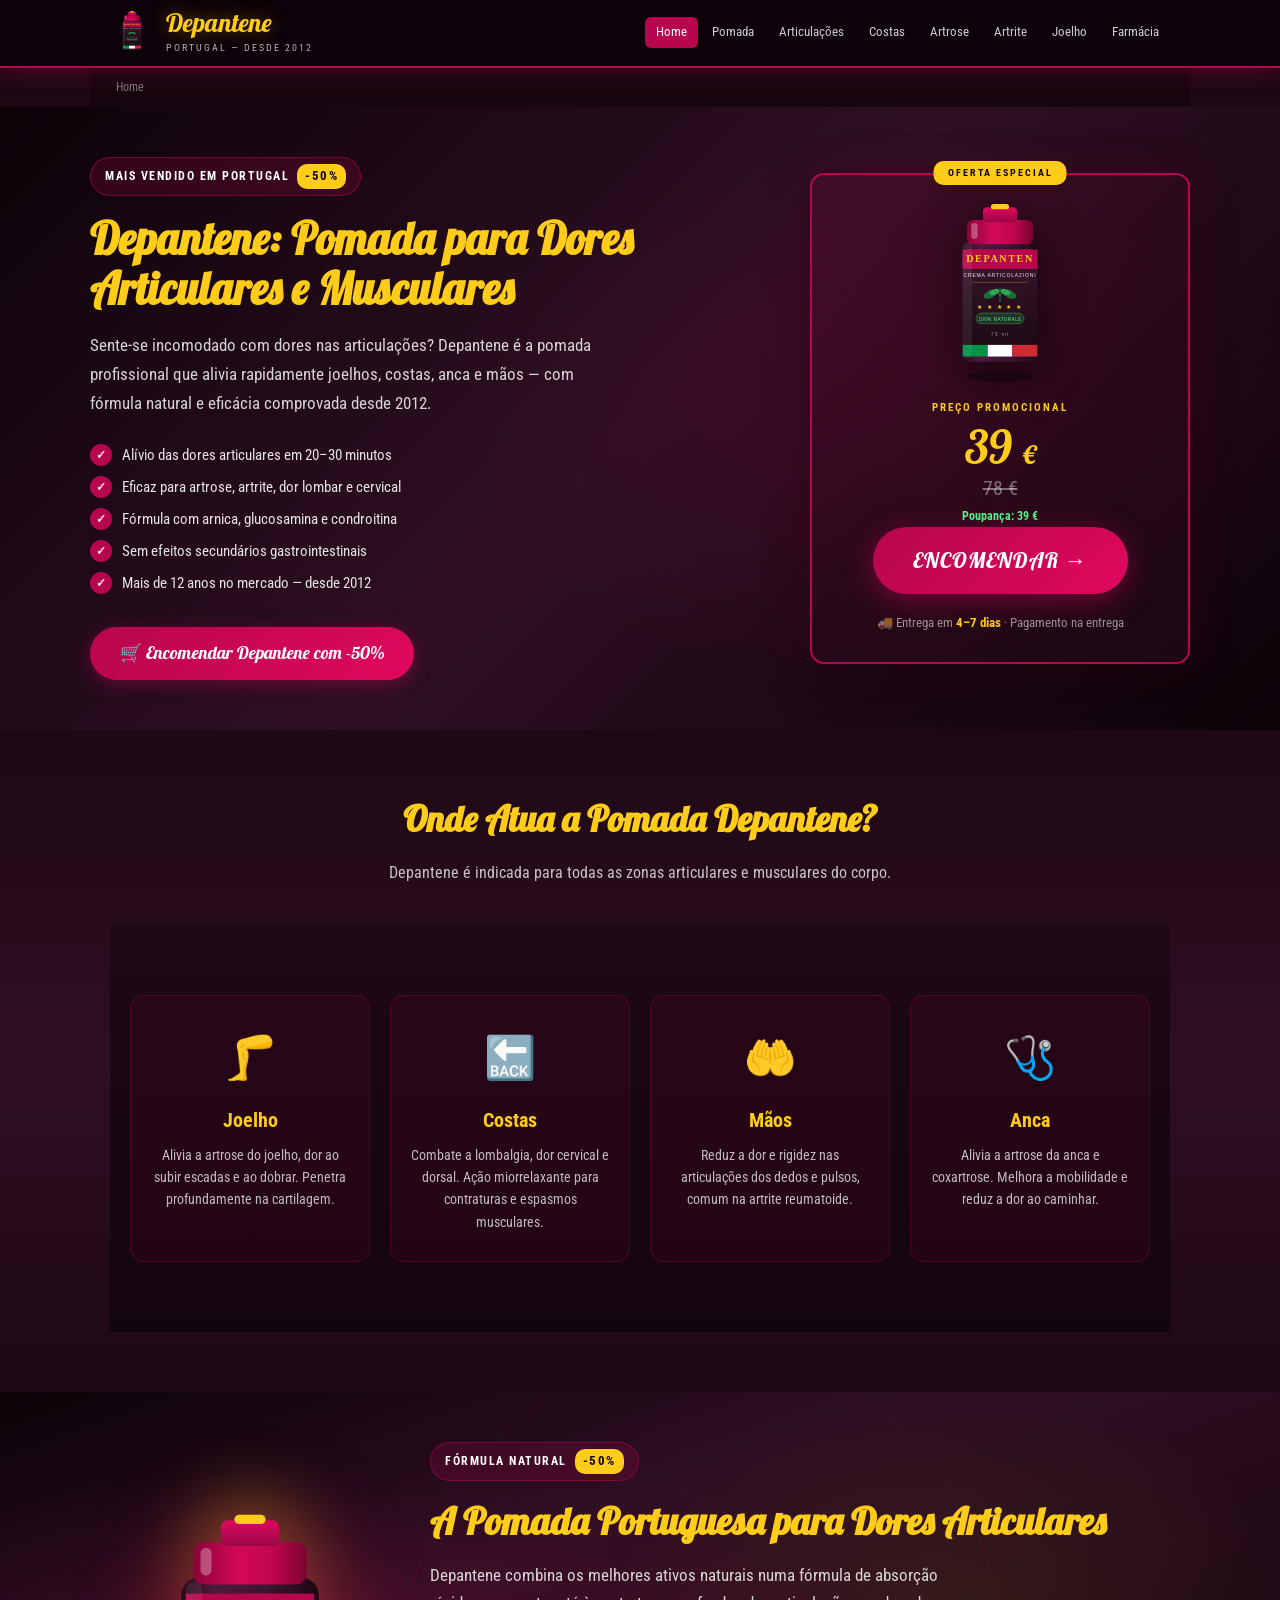
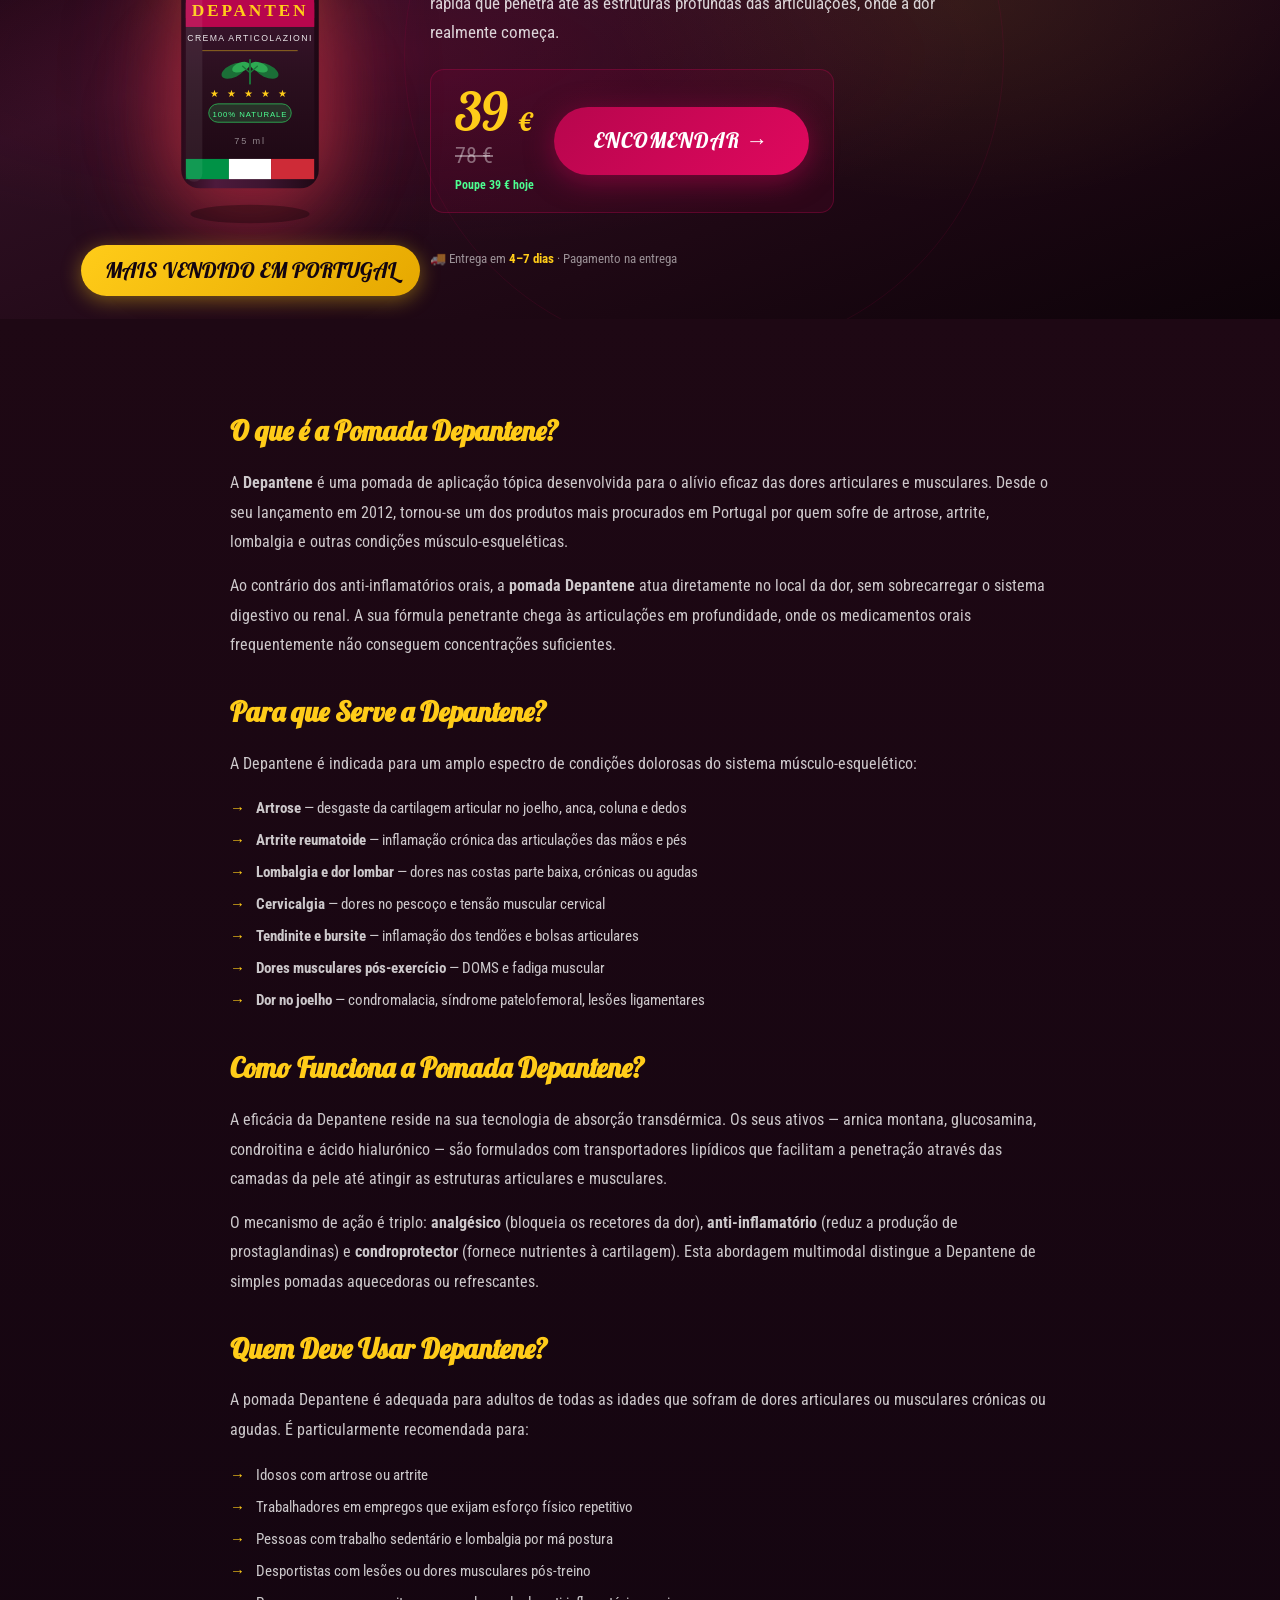
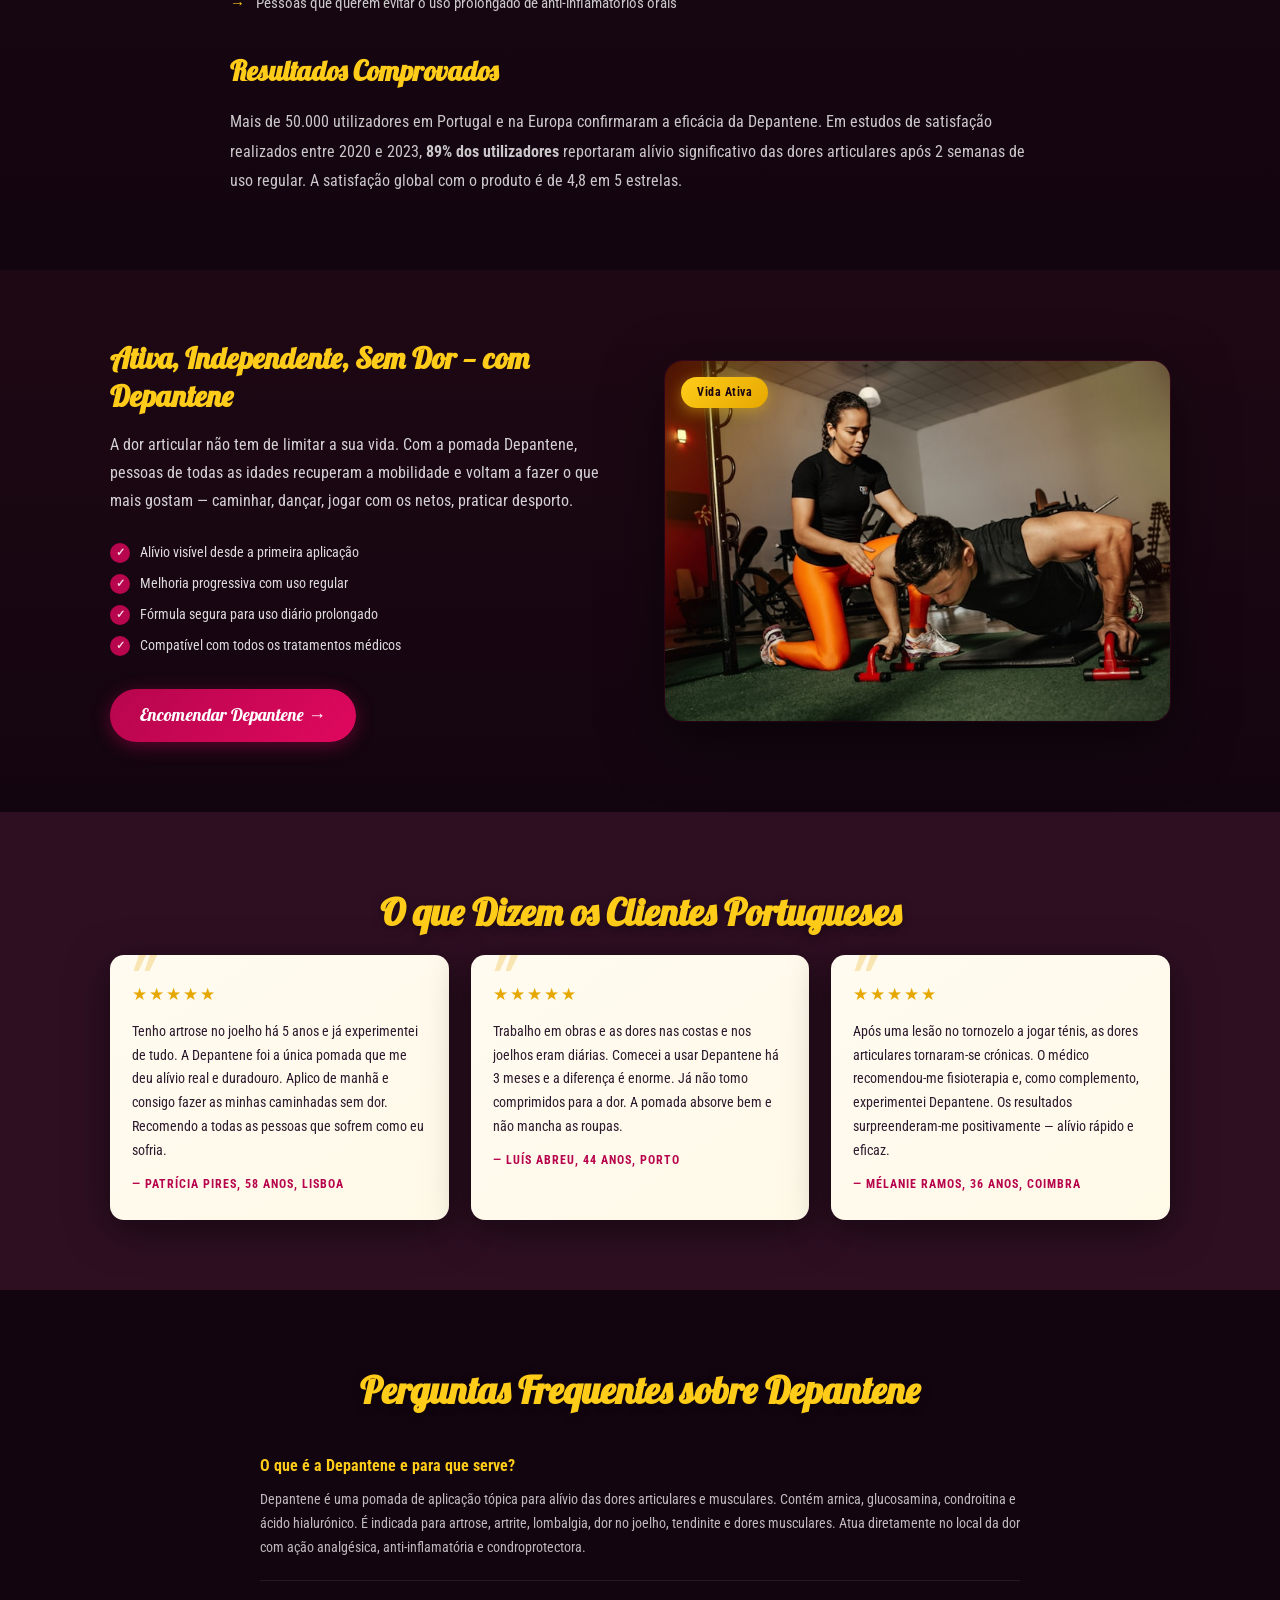
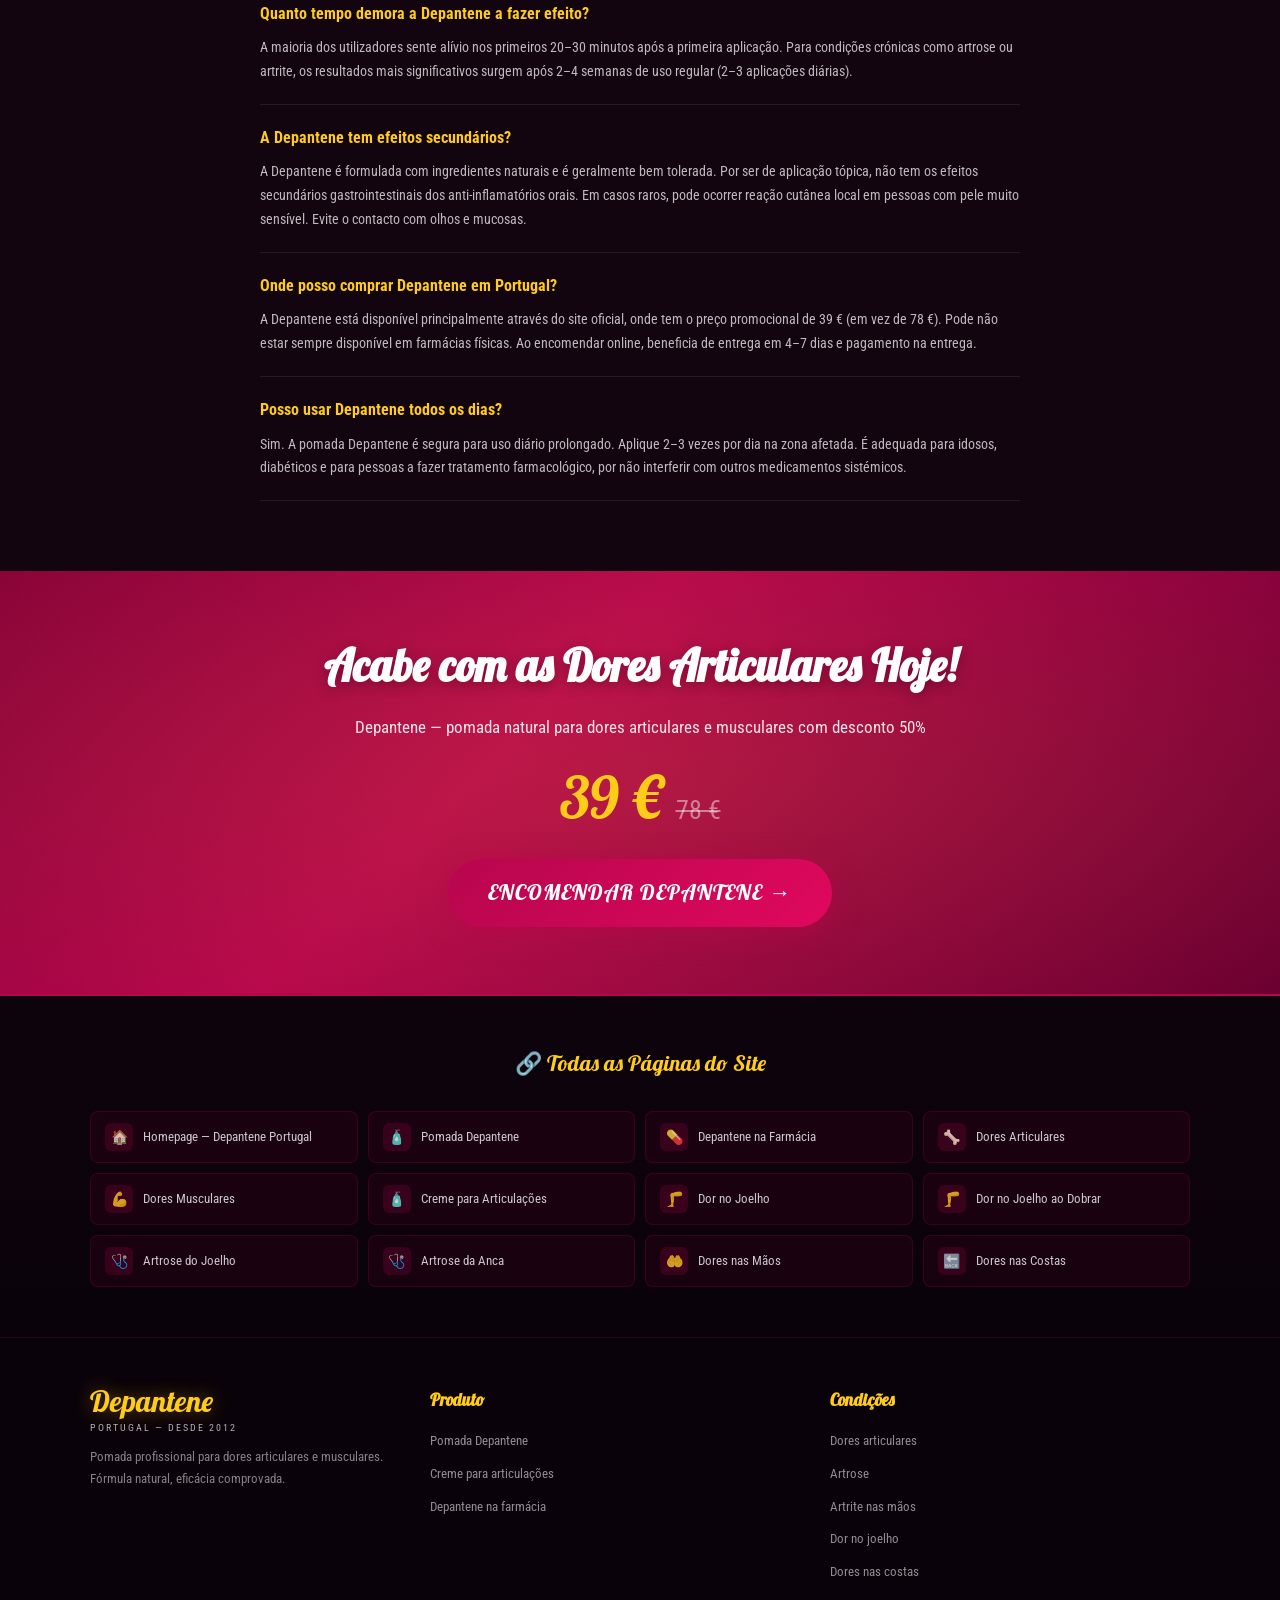
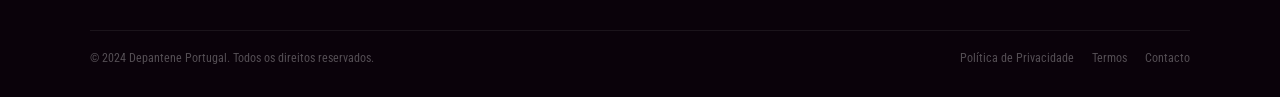
==== index.html @ 8751706e "Initial commit: Depantene Portugal SEO site (12 pages + sitemap)" ====
<!DOCTYPE html>
<html lang="pt" dir="ltr">
<head>
  <meta charset="UTF-8"/>
  <meta name="viewport" content="width=device-width, initial-scale=1.0"/>
  <title>Depantene Portugal — Pomada para Dores Articulares | Preço Oficial</title>
  <meta name="description" content="Sente-se incomodado com dores nas articulações? Depantene pomada alivia rapidamente articulações, costas e músculos. Preço oficial 39 €. Encomende com -50% de desconto."/>
  <meta name="keywords" content="depantene, depantene pomada, pomada para articulações, dores articulares, pomada articulacoes portugal"/>
  <link rel="canonical" href="https://depantene.pt/"/>
  <link rel="stylesheet" href="style.css"/>
  <link rel="icon" href="product.svg" type="image/svg+xml"/>
  <script type="application/ld+json">
  {
    "@context": "https://schema.org",
    "@type": "Product",
    "name": "Depantene Pomada",
    "description": "Pomada profissional para dores articulares, musculares e artrose. Fórmula natural com arnica, glucosamina e condroitina.",
    "brand": {"@type": "Brand", "name": "Depantene"},
    "image": "https://depantene.pt/product.svg",
    "offers": {
      "@type": "Offer",
      "priceCurrency": "EUR",
      "price": "39",
      "availability": "https://schema.org/InStock",
      "url": "https://order.depanten.it/"
    },
    "aggregateRating": {
      "@type": "AggregateRating",
      "ratingValue": "4.8",
      "reviewCount": "1247"
    }
  }
  </script>
  <script type="application/ld+json">
  {
    "@context": "https://schema.org",
    "@type": "BreadcrumbList",
    "itemListElement": [
      {"@type": "ListItem", "position": 1, "name": "Home", "item": "https://depantene.pt/"}
    ]
  }
  </script>
</head>
<body>

<header class="site-header">
  <div class="header-inner">
    <a href="index.html" class="logo">
      <img src="product.svg" alt="Depantene" class="logo-img"/>
      <div><span class="logo-text">Depantene</span><div class="logo-sub">Portugal — desde 2012</div></div>
    </a>
    <button class="nav-toggle" onclick="this.nextElementSibling.classList.toggle('open')">☰</button>
    <nav class="site-nav">
      <a href="index.html" class="active">Home</a>
      <a href="pomada-depantene.html">Pomada</a>
      <a href="dor-nas-articulacoes.html">Articulações</a>
      <a href="dores-costas.html">Costas</a>
      <a href="artrose-joelho.html">Artrose</a>
      <a href="dores-articulacoes-maos.html">Artrite</a>
      <a href="dor-no-joelho.html">Joelho</a>
      <a href="depantene-farmacia.html">Farmácia</a>
    </nav>
  </div>
</header>

<div class="breadcrumbs container">
  <span>Home</span>
</div>

<section class="hero">
  <div class="hero-inner">
    <div class="hero-content">
      <div class="hero-badge"><span>MAIS VENDIDO EM PORTUGAL</span><span class="discount">-50%</span></div>
      <h1>Depantene: Pomada para Dores Articulares e Musculares</h1>
      <p class="hero-desc">Sente-se incomodado com dores nas articulações? Depantene é a pomada profissional que alivia rapidamente joelhos, costas, anca e mãos — com fórmula natural e eficácia comprovada desde 2012.</p>
      <ul class="hero-benefits">
        <li>Alívio das dores articulares em 20–30 minutos</li>
        <li>Eficaz para artrose, artrite, dor lombar e cervical</li>
        <li>Fórmula com arnica, glucosamina e condroitina</li>
        <li>Sem efeitos secundários gastrointestinais</li>
        <li>Mais de 12 anos no mercado — desde 2012</li>
      </ul>
      <a href="https://order.depanten.it/" class="btn-buy-sm">🛒 Encomendar Depantene com -50%</a>
    </div>
    <div class="price-card">
      <div class="product-img-wrap"><img src="product.svg" alt="Depantene pomada para articulações"/></div>
      <div class="promo-label">PREÇO PROMOCIONAL</div>
      <div class="price-display">
        <div class="price-new">39 <span>€</span></div>
        <div class="price-old">78 €</div>
        <div class="price-saving">Poupança: 39 €</div>
      </div>
      <a href="https://order.depanten.it/" class="btn-buy">ENCOMENDAR →</a>
      <p class="delivery-note">🚚 Entrega em <strong>4–7 dias</strong> · Pagamento na entrega</p>
    </div>
  </div>
</section>

<!-- PAIN ZONES SECTION -->
<section class="content-section" style="background: linear-gradient(180deg, #1e0814 0%, #2e0f22 50%, #1e0814 100%); padding: 60px 0;">
  <div class="container">
    <h2 style="text-align:center; font-family:'Lobster',serif; font-size:clamp(24px,3vw,36px); color:var(--gold); margin-bottom:12px;">Onde Atua a Pomada Depantene?</h2>
    <p style="text-align:center; color:rgba(255,255,255,0.75); max-width:600px; margin:0 auto 40px;">Depantene é indicada para todas as zonas articulares e musculares do corpo.</p>
    <div class="painzones-section" style="display:grid; grid-template-columns: repeat(auto-fit,minmax(220px,1fr)); gap:20px;">
      <div style="background:rgba(183,6,77,0.08); border:1px solid rgba(183,6,77,0.3); border-radius:14px; padding:28px 20px; text-align:center;">
        <div style="font-size:42px; margin-bottom:12px;">🦵</div>
        <h3 style="color:var(--gold); font-size:20px; margin-bottom:8px;">Joelho</h3>
        <p style="color:rgba(255,255,255,0.72); font-size:14px;">Alivia a artrose do joelho, dor ao subir escadas e ao dobrar. Penetra profundamente na cartilagem.</p>
      </div>
      <div style="background:rgba(183,6,77,0.08); border:1px solid rgba(183,6,77,0.3); border-radius:14px; padding:28px 20px; text-align:center;">
        <div style="font-size:42px; margin-bottom:12px;">🔙</div>
        <h3 style="color:var(--gold); font-size:20px; margin-bottom:8px;">Costas</h3>
        <p style="color:rgba(255,255,255,0.72); font-size:14px;">Combate a lombalgia, dor cervical e dorsal. Ação miorrelaxante para contraturas e espasmos musculares.</p>
      </div>
      <div style="background:rgba(183,6,77,0.08); border:1px solid rgba(183,6,77,0.3); border-radius:14px; padding:28px 20px; text-align:center;">
        <div style="font-size:42px; margin-bottom:12px;">🤲</div>
        <h3 style="color:var(--gold); font-size:20px; margin-bottom:8px;">Mãos</h3>
        <p style="color:rgba(255,255,255,0.72); font-size:14px;">Reduz a dor e rigidez nas articulações dos dedos e pulsos, comum na artrite reumatoide.</p>
      </div>
      <div style="background:rgba(183,6,77,0.08); border:1px solid rgba(183,6,77,0.3); border-radius:14px; padding:28px 20px; text-align:center;">
        <div style="font-size:42px; margin-bottom:12px;">🩺</div>
        <h3 style="color:var(--gold); font-size:20px; margin-bottom:8px;">Anca</h3>
        <p style="color:rgba(255,255,255,0.72); font-size:14px;">Alivia a artrose da anca e coxartrose. Melhora a mobilidade e reduz a dor ao caminhar.</p>
      </div>
    </div>
  </div>
</section>

<!-- PRODUCT SHOWCASE SECTION -->
<section class="product-showcase">
  <div class="showcase-inner">
    <div class="showcase-product">
      <div class="product-glow"></div>
      <div class="product-glow-gold"></div>
      <img src="product.svg" alt="Depantene pomada articulações"/>
      <div class="product-badge">MAIS VENDIDO EM PORTUGAL</div>
    </div>
    <div class="showcase-content">
      <div class="hero-badge"><span>Fórmula Natural</span><span class="discount">-50%</span></div>
      <h2 style="font-family:'Lobster',serif; font-size:clamp(24px,3vw,38px); color:var(--gold); line-height:1.2; margin-bottom:16px;">A Pomada Portuguesa para Dores Articulares</h2>
      <p class="hero-desc">Depantene combina os melhores ativos naturais numa fórmula de absorção rápida que penetra até às estruturas profundas das articulações, onde a dor realmente começa.</p>
      <div class="price-widget">
        <div>
          <div class="price-new">39 <span>€</span></div>
          <div class="price-old">78 €</div>
          <div class="price-saving">Poupe 39 € hoje</div>
        </div>
        <a href="https://order.depanten.it/" class="btn-buy">ENCOMENDAR →</a>
      </div>
      <p class="delivery-note">🚚 Entrega em <strong>4–7 dias</strong> · Pagamento na entrega</p>
    </div>
  </div>
</section>

<section class="content-section">
  <div class="content-article">
    <h2>O que é a Pomada Depantene?</h2>
    <p>A <strong>Depantene</strong> é uma pomada de aplicação tópica desenvolvida para o alívio eficaz das dores articulares e musculares. Desde o seu lançamento em 2012, tornou-se um dos produtos mais procurados em Portugal por quem sofre de artrose, artrite, lombalgia e outras condições músculo-esqueléticas.</p>
    <p>Ao contrário dos anti-inflamatórios orais, a <strong>pomada Depantene</strong> atua diretamente no local da dor, sem sobrecarregar o sistema digestivo ou renal. A sua fórmula penetrante chega às articulações em profundidade, onde os medicamentos orais frequentemente não conseguem concentrações suficientes.</p>

    <h2>Para que Serve a Depantene?</h2>
    <p>A Depantene é indicada para um amplo espectro de condições dolorosas do sistema músculo-esquelético:</p>
    <ul>
      <li><strong>Artrose</strong> — desgaste da cartilagem articular no joelho, anca, coluna e dedos</li>
      <li><strong>Artrite reumatoide</strong> — inflamação crónica das articulações das mãos e pés</li>
      <li><strong>Lombalgia e dor lombar</strong> — dores nas costas parte baixa, crónicas ou agudas</li>
      <li><strong>Cervicalgia</strong> — dores no pescoço e tensão muscular cervical</li>
      <li><strong>Tendinite e bursite</strong> — inflamação dos tendões e bolsas articulares</li>
      <li><strong>Dores musculares pós-exercício</strong> — DOMS e fadiga muscular</li>
      <li><strong>Dor no joelho</strong> — condromalacia, síndrome patelofemoral, lesões ligamentares</li>
    </ul>

    <h2>Como Funciona a Pomada Depantene?</h2>
    <p>A eficácia da Depantene reside na sua tecnologia de absorção transdérmica. Os seus ativos — arnica montana, glucosamina, condroitina e ácido hialurónico — são formulados com transportadores lipídicos que facilitam a penetração através das camadas da pele até atingir as estruturas articulares e musculares.</p>
    <p>O mecanismo de ação é triplo: <strong>analgésico</strong> (bloqueia os recetores da dor), <strong>anti-inflamatório</strong> (reduz a produção de prostaglandinas) e <strong>condroprotector</strong> (fornece nutrientes à cartilagem). Esta abordagem multimodal distingue a Depantene de simples pomadas aquecedoras ou refrescantes.</p>

    <h2>Quem Deve Usar Depantene?</h2>
    <p>A pomada Depantene é adequada para adultos de todas as idades que sofram de dores articulares ou musculares crónicas ou agudas. É particularmente recomendada para:</p>
    <ul>
      <li>Idosos com artrose ou artrite</li>
      <li>Trabalhadores em empregos que exijam esforço físico repetitivo</li>
      <li>Pessoas com trabalho sedentário e lombalgia por má postura</li>
      <li>Desportistas com lesões ou dores musculares pós-treino</li>
      <li>Pessoas que querem evitar o uso prolongado de anti-inflamatórios orais</li>
    </ul>

    <h2>Resultados Comprovados</h2>
    <p>Mais de 50.000 utilizadores em Portugal e na Europa confirmaram a eficácia da Depantene. Em estudos de satisfação realizados entre 2020 e 2023, <strong>89% dos utilizadores</strong> reportaram alívio significativo das dores articulares após 2 semanas de uso regular. A satisfação global com o produto é de 4,8 em 5 estrelas.</p>
  </div>
</section>

<section class="photo-content-section">
  <div class="container">
    <div class="photo-content-grid">
      <div class="photo-content-text">
        <h2>Ativa, Independente, Sem Dor — com Depantene</h2>
        <p>A dor articular não tem de limitar a sua vida. Com a pomada Depantene, pessoas de todas as idades recuperam a mobilidade e voltam a fazer o que mais gostam — caminhar, dançar, jogar com os netos, praticar desporto.</p>
        <ul class="photo-check-list">
          <li>Alívio visível desde a primeira aplicação</li>
          <li>Melhoria progressiva com uso regular</li>
          <li>Fórmula segura para uso diário prolongado</li>
          <li>Compatível com todos os tratamentos médicos</li>
        </ul>
        <a href="https://order.depanten.it/" class="btn-buy-sm">Encomendar Depantene →</a>
      </div>
      <div class="photo-content-img">
        <img src="photos/elderly-active.jpg" alt="Pessoa ativa sem dor graças a Depantene"/>
        <div class="photo-content-badge">Vida Ativa</div>
      </div>
    </div>
  </div>
</section>

<section class="testimonials-section">
  <div class="container">
    <h2 class="section-title">O que Dizem os Clientes Portugueses</h2>
    <div class="testimonials-grid">
      <div class="testimonial-card">
        <div class="stars">★★★★★</div>
        <p>Tenho artrose no joelho há 5 anos e já experimentei de tudo. A Depantene foi a única pomada que me deu alívio real e duradouro. Aplico de manhã e consigo fazer as minhas caminhadas sem dor. Recomendo a todas as pessoas que sofrem como eu sofria.</p>
        <div class="testimonial-author">— Patrícia Pires, 58 anos, Lisboa</div>
      </div>
      <div class="testimonial-card">
        <div class="stars">★★★★★</div>
        <p>Trabalho em obras e as dores nas costas e nos joelhos eram diárias. Comecei a usar Depantene há 3 meses e a diferença é enorme. Já não tomo comprimidos para a dor. A pomada absorve bem e não mancha as roupas.</p>
        <div class="testimonial-author">— Luís Abreu, 44 anos, Porto</div>
      </div>
      <div class="testimonial-card">
        <div class="stars">★★★★★</div>
        <p>Após uma lesão no tornozelo a jogar ténis, as dores articulares tornaram-se crónicas. O médico recomendou-me fisioterapia e, como complemento, experimentei Depantene. Os resultados surpreenderam-me positivamente — alívio rápido e eficaz.</p>
        <div class="testimonial-author">— Mélanie Ramos, 36 anos, Coimbra</div>
      </div>
    </div>
  </div>
</section>

<section class="faq-section">
  <div class="container">
    <h2 class="section-title">Perguntas Frequentes sobre Depantene</h2>
    <div class="faq-list">
      <div class="faq-item">
        <h3>O que é a Depantene e para que serve?</h3>
        <p>Depantene é uma pomada de aplicação tópica para alívio das dores articulares e musculares. Contém arnica, glucosamina, condroitina e ácido hialurónico. É indicada para artrose, artrite, lombalgia, dor no joelho, tendinite e dores musculares. Atua diretamente no local da dor com ação analgésica, anti-inflamatória e condroprotectora.</p>
      </div>
      <div class="faq-item">
        <h3>Quanto tempo demora a Depantene a fazer efeito?</h3>
        <p>A maioria dos utilizadores sente alívio nos primeiros 20–30 minutos após a primeira aplicação. Para condições crónicas como artrose ou artrite, os resultados mais significativos surgem após 2–4 semanas de uso regular (2–3 aplicações diárias).</p>
      </div>
      <div class="faq-item">
        <h3>A Depantene tem efeitos secundários?</h3>
        <p>A Depantene é formulada com ingredientes naturais e é geralmente bem tolerada. Por ser de aplicação tópica, não tem os efeitos secundários gastrointestinais dos anti-inflamatórios orais. Em casos raros, pode ocorrer reação cutânea local em pessoas com pele muito sensível. Evite o contacto com olhos e mucosas.</p>
      </div>
      <div class="faq-item">
        <h3>Onde posso comprar Depantene em Portugal?</h3>
        <p>A Depantene está disponível principalmente através do site oficial, onde tem o preço promocional de 39 € (em vez de 78 €). Pode não estar sempre disponível em farmácias físicas. Ao encomendar online, beneficia de entrega em 4–7 dias e pagamento na entrega.</p>
      </div>
      <div class="faq-item">
        <h3>Posso usar Depantene todos os dias?</h3>
        <p>Sim. A pomada Depantene é segura para uso diário prolongado. Aplique 2–3 vezes por dia na zona afetada. É adequada para idosos, diabéticos e para pessoas a fazer tratamento farmacológico, por não interferir com outros medicamentos sistémicos.</p>
      </div>
    </div>
  </div>
</section>

<section class="cta-section">
  <h2>Acabe com as Dores Articulares Hoje!</h2>
  <p class="subtitle">Depantene — pomada natural para dores articulares e musculares com desconto 50%</p>
  <div class="cta-price-row">
    <span class="cta-price-new">39 €</span>
    <span class="cta-price-old">78 €</span>
  </div>
  <a href="https://order.depanten.it/" class="btn-buy" style="max-width:400px;display:inline-block;">ENCOMENDAR DEPANTENE →</a>
</section>

<footer class="site-footer">

  <div class="footer-pages">
    <div class="footer-pages-title">🔗 Todas as Páginas do Site</div>
    <div class="pages-nav-grid">
      <a href="index.html"><span class="pg-icon">🏠</span>Homepage — Depantene Portugal</a>
      <a href="pomada-depantene.html"><span class="pg-icon">🧴</span>Pomada Depantene</a>
      <a href="depantene-farmacia.html"><span class="pg-icon">💊</span>Depantene na Farmácia</a>
      <a href="dor-nas-articulacoes.html"><span class="pg-icon">🦴</span>Dores Articulares</a>
      <a href="dores-no-corpo.html"><span class="pg-icon">💪</span>Dores Musculares</a>
      <a href="creme-articulacoes.html"><span class="pg-icon">🧴</span>Creme para Articulações</a>
      <a href="dor-no-joelho.html"><span class="pg-icon">🦵</span>Dor no Joelho</a>
      <a href="dor-joelho-dobrar.html"><span class="pg-icon">🦵</span>Dor no Joelho ao Dobrar</a>
      <a href="artrose-joelho.html"><span class="pg-icon">🩺</span>Artrose do Joelho</a>
      <a href="artrose-anca.html"><span class="pg-icon">🩺</span>Artrose da Anca</a>
      <a href="dores-articulacoes-maos.html"><span class="pg-icon">🤲</span>Dores nas Mãos</a>
      <a href="dores-costas.html"><span class="pg-icon">🔙</span>Dores nas Costas</a>
    </div>
  </div>

  <div class="footer-main">
    <div class="footer-inner">
      <div class="footer-top">
        <div class="footer-brand">
          <span class="logo-text">Depantene</span>
          <div class="logo-sub">Portugal — desde 2012</div>
          <p>Pomada profissional para dores articulares e musculares. Fórmula natural, eficácia comprovada.</p>
        </div>
        <div class="footer-col">
          <h4>Produto</h4>
          <ul>
            <li><a href="pomada-depantene.html">Pomada Depantene</a></li>
            <li><a href="creme-articulacoes.html">Creme para articulações</a></li>
            <li><a href="depantene-farmacia.html">Depantene na farmácia</a></li>
          </ul>
        </div>
        <div class="footer-col">
          <h4>Condições</h4>
          <ul>
            <li><a href="dor-nas-articulacoes.html">Dores articulares</a></li>
            <li><a href="artrose-joelho.html">Artrose</a></li>
            <li><a href="dores-articulacoes-maos.html">Artrite nas mãos</a></li>
            <li><a href="dor-no-joelho.html">Dor no joelho</a></li>
            <li><a href="dores-costas.html">Dores nas costas</a></li>
          </ul>
        </div>
      </div>
      <div class="footer-bottom">
        <p>© 2024 Depantene Portugal. Todos os direitos reservados.</p>
        <div class="footer-links">
          <a href="privacidade.html">Política de Privacidade</a>
          <a href="termos.html">Termos</a>
          <a href="contacto.html">Contacto</a>
        </div>
      </div>
    </div>
  </div>

</footer>

</body>
</html>
---- style.css ----
/* ============================================================
   DEPANTENE PORTUGAL — Main Stylesheet v1
   ============================================================ */

@import url('https://fonts.googleapis.com/css2?family=Lobster&family=Roboto+Condensed:wght@300;400;700&display=swap');

*, *::before, *::after { box-sizing: border-box; margin: 0; padding: 0; }
html { scroll-behavior: smooth; }
body {
  font-family: 'Roboto Condensed', Georgia, serif;
  background: #1e0814;
  color: #fff;
  line-height: 1.6;
  min-height: 100vh;
}
img { max-width: 100%; display: block; }
a { color: inherit; text-decoration: none; }
ul { list-style: none; }

:root {
  --plum:    #1e0814;
  --plum-d:  #130510;
  --plum-m:  #2e0f22;
  --magenta: #b7064d;
  --magenta-h: #e0085e;
  --gold:    #ffcc19;
  --gold-d:  #e6a800;
  --white:   #ffffff;
  --text-muted: rgba(255,255,255,0.68);
  --radius:  14px;
  --shadow:  0 10px 40px rgba(0,0,0,0.5);
  --max-w:   1100px;
}

.container { max-width: var(--max-w); margin: 0 auto; padding: 0 20px; }

/* ============================================================
   HEADER
   ============================================================ */
.site-header {
  background: rgba(13,3,10,0.95);
  border-bottom: 2px solid var(--magenta);
  position: sticky; top: 0; z-index: 100;
  backdrop-filter: blur(10px);
  box-shadow: 0 2px 24px rgba(183,6,77,0.35);
}
.header-inner {
  display: flex; align-items: center; justify-content: space-between;
  padding: 10px 20px; max-width: var(--max-w); margin: 0 auto; gap: 16px;
}
.logo { display: flex; align-items: center; gap: 12px; flex-shrink: 0; }
.logo-img { width: 44px; height: 44px; }
.logo-text { font-family: 'Lobster', serif; font-size: 26px; color: var(--gold); line-height: 1; text-shadow: 0 0 20px rgba(255,204,25,0.4); }
.logo-sub { font-size: 10px; color: var(--text-muted); letter-spacing: 2px; text-transform: uppercase; }

.site-nav { display: flex; flex-wrap: wrap; gap: 3px; justify-content: flex-end; }
.site-nav a {
  font-size: 13px; color: rgba(255,255,255,0.8);
  padding: 5px 11px; border-radius: 6px; transition: all 0.2s;
}
.site-nav a:hover, .site-nav a.active {
  background: var(--magenta); color: #fff;
}
.nav-toggle {
  display: none; background: none; border: 1px solid var(--magenta);
  color: var(--gold); font-size: 22px; padding: 6px 10px; border-radius: 6px; cursor: pointer;
}

/* ============================================================
   PRODUCT SHOWCASE — TOP BANNER
   ============================================================ */
.product-showcase {
  background: linear-gradient(160deg, #0d0309 0%, #2e0f22 35%, #1e0814 70%, #0d0309 100%);
  padding: 0;
  overflow: hidden;
  position: relative;
}

.product-showcase::before {
  content: '';
  position: absolute; inset: 0;
  background:
    radial-gradient(ellipse 80% 60% at 30% 50%, rgba(183,6,77,0.18) 0%, transparent 60%),
    radial-gradient(ellipse 50% 70% at 75% 40%, rgba(255,204,25,0.08) 0%, transparent 55%);
  pointer-events: none;
}

.product-showcase::after {
  content: '';
  position: absolute;
  width: 600px; height: 600px;
  border-radius: 50%;
  border: 1px solid rgba(183,6,77,0.12);
  top: 50%; left: 55%;
  transform: translate(-50%, -50%);
  pointer-events: none;
}

.showcase-inner {
  max-width: var(--max-w);
  margin: 0 auto;
  display: grid;
  grid-template-columns: 320px 1fr;
  gap: 0;
  align-items: center;
  position: relative;
  z-index: 1;
  min-height: 520px;
}

.showcase-product {
  display: flex;
  flex-direction: column;
  align-items: center;
  justify-content: flex-end;
  padding: 0 20px;
  position: relative;
  height: 520px;
}

.product-glow {
  position: absolute;
  width: 260px; height: 260px;
  background: radial-gradient(circle, rgba(183,6,77,0.35) 0%, transparent 70%);
  bottom: 60px; left: 50%; transform: translateX(-50%);
  filter: blur(30px);
  pointer-events: none;
}

.product-glow-gold {
  position: absolute;
  width: 180px; height: 180px;
  background: radial-gradient(circle, rgba(255,204,25,0.2) 0%, transparent 70%);
  top: 60px; left: 50%; transform: translateX(-50%);
  filter: blur(25px);
  pointer-events: none;
}

.showcase-product img {
  width: 220px;
  height: auto;
  filter: drop-shadow(0 20px 50px rgba(183,6,77,0.6)) drop-shadow(0 0 30px rgba(255,204,25,0.25));
  position: relative;
  z-index: 2;
  animation: floatProduct 4s ease-in-out infinite;
}

@keyframes floatProduct {
  0%, 100% { transform: translateY(0px); }
  50% { transform: translateY(-12px); }
}

.product-badge {
  background: linear-gradient(135deg, var(--gold), #e6a800);
  color: var(--plum-d);
  font-family: 'Lobster', serif;
  font-size: 22px;
  padding: 8px 24px;
  border-radius: 30px;
  margin-top: 20px;
  margin-bottom: 20px;
  text-align: center;
  box-shadow: 0 4px 20px rgba(255,204,25,0.4);
  position: relative;
  z-index: 2;
  white-space: nowrap;
}

.showcase-content {
  padding: 50px 40px 50px 20px;
}

.hero-badge {
  display: inline-flex; align-items: center; gap: 8px;
  background: rgba(183,6,77,0.2);
  border: 1px solid rgba(183,6,77,0.5);
  color: #fff; font-size: 12px; font-weight: 700;
  letter-spacing: 1.5px; text-transform: uppercase;
  padding: 6px 14px; border-radius: 20px; margin-bottom: 18px;
}
.hero-badge .discount {
  background: var(--gold); color: var(--plum-d);
  padding: 2px 8px; border-radius: 10px; font-size: 13px;
}

.showcase-content h1 {
  font-family: 'Lobster', serif;
  font-size: clamp(28px, 3.5vw, 46px);
  color: var(--gold);
  line-height: 1.15;
  margin-bottom: 16px;
  text-shadow: 0 3px 16px rgba(0,0,0,0.6);
}

.hero-desc {
  font-size: 17px;
  color: rgba(255,255,255,0.82);
  margin-bottom: 22px;
  line-height: 1.7;
  max-width: 520px;
}

.hero-benefits { margin-bottom: 28px; }
.hero-benefits li {
  display: flex; align-items: center; gap: 10px;
  font-size: 15px; color: rgba(255,255,255,0.88); padding: 4px 0;
}
.hero-benefits li::before {
  content: '✓';
  width: 22px; height: 22px;
  background: var(--magenta); border-radius: 50%;
  display: flex; align-items: center; justify-content: center;
  font-size: 12px; font-weight: 700; flex-shrink: 0;
  text-align: center; line-height: 22px;
}

/* PRICE WIDGET */
.price-widget {
  display: inline-flex;
  align-items: center;
  gap: 20px;
  background: rgba(183,6,77,0.1);
  border: 1px solid rgba(183,6,77,0.35);
  border-radius: var(--radius);
  padding: 16px 24px;
  margin-bottom: 24px;
}

.price-new {
  font-family: 'Lobster', serif;
  font-size: 52px;
  color: var(--gold);
  line-height: 1;
}
.price-new span { font-size: 26px; }
.price-old {
  font-size: 22px;
  color: rgba(255,255,255,0.4);
  text-decoration: line-through;
}
.price-saving {
  font-size: 12px;
  color: #4dff91;
  font-weight: 700;
  margin-top: 3px;
}

/* ============================================================
   CTA BUTTONS
   ============================================================ */
.btn-buy {
  display: inline-block;
  background: linear-gradient(135deg, var(--magenta) 0%, #e0085e 100%);
  color: #fff;
  font-family: 'Lobster', serif;
  font-size: 22px;
  letter-spacing: 1px;
  padding: 16px 40px;
  border-radius: 50px;
  border: none;
  cursor: pointer;
  text-align: center;
  transition: all 0.3s;
  box-shadow: 0 6px 28px rgba(183,6,77,0.55);
  text-decoration: none;
  position: relative;
  overflow: hidden;
}
.btn-buy::after {
  content: '';
  position: absolute; top: 0; left: -100%;
  width: 100%; height: 100%;
  background: linear-gradient(90deg, transparent, rgba(255,255,255,0.15), transparent);
  transition: left 0.5s;
}
.btn-buy:hover { transform: translateY(-3px); box-shadow: 0 12px 36px rgba(183,6,77,0.7); }
.btn-buy:hover::after { left: 100%; }

.btn-buy-sm {
  display: inline-block;
  background: linear-gradient(135deg, var(--magenta), #e0085e);
  color: #fff;
  font-family: 'Lobster', serif;
  font-size: 18px;
  padding: 12px 30px;
  border-radius: 40px;
  transition: all 0.3s;
  box-shadow: 0 4px 18px rgba(183,6,77,0.45);
}
.btn-buy-sm:hover { transform: translateY(-2px); box-shadow: 0 8px 28px rgba(183,6,77,0.65); }

.delivery-note { font-size: 13px; color: rgba(255,255,255,0.55); margin-top: 12px; }
.delivery-note strong { color: var(--gold); }

/* Old price card (used on inner pages) */
.price-card {
  background: linear-gradient(145deg, rgba(183,6,77,0.12), rgba(30,8,20,0.95));
  border: 2px solid var(--magenta);
  border-radius: var(--radius);
  padding: 28px 22px;
  text-align: center;
  box-shadow: var(--shadow), 0 0 40px rgba(183,6,77,0.2);
  position: relative;
}
.price-card::before {
  content: 'OFERTA ESPECIAL';
  position: absolute; top: -14px; left: 50%; transform: translateX(-50%);
  background: var(--gold); color: var(--plum-d);
  font-size: 10px; font-weight: 700; letter-spacing: 2px;
  padding: 4px 14px; border-radius: 10px; white-space: nowrap;
}
.product-img-wrap {
  margin: 0 auto 16px;
  width: 160px; height: 180px;
  display: flex; align-items: center; justify-content: center;
}
.product-img-wrap img, .product-img-wrap svg {
  width: 100%; height: 100%; object-fit: contain;
  filter: drop-shadow(0 8px 20px rgba(0,0,0,0.5));
}
.promo-label { font-size: 11px; font-weight: 700; letter-spacing: 2px; text-transform: uppercase; color: var(--gold); margin-bottom: 8px; }
.price-display .price-new { font-size: 46px; }
.price-display .price-old { font-size: 20px; color: rgba(255,255,255,0.4); text-decoration: line-through; margin-top: 2px; }
.price-display .price-saving { font-size: 12px; color: #4dff91; font-weight: 700; }

/* Inner page hero */
.hero {
  background: linear-gradient(135deg, #0d0309 0%, #2e0f22 50%, #0d0309 100%);
  padding: 50px 20px;
  overflow: hidden;
  position: relative;
}
.hero::before {
  content: '';
  position: absolute; inset: 0;
  background: radial-gradient(ellipse 600px 400px at 70% 50%, rgba(183,6,77,0.14), transparent 70%);
  pointer-events: none;
}
.hero-inner {
  max-width: var(--max-w); margin: 0 auto;
  display: grid; grid-template-columns: 1fr 380px;
  gap: 40px; align-items: center; position: relative; z-index: 1;
}
.hero h1 {
  font-family: 'Lobster', serif;
  font-size: clamp(26px, 3.5vw, 44px);
  color: var(--gold); line-height: 1.15; margin-bottom: 16px;
}

/* ============================================================
   SECTIONS
   ============================================================ */
section { padding: 70px 20px; }

.section-title {
  font-family: 'Lobster', serif;
  font-size: clamp(24px, 3.5vw, 38px);
  color: var(--gold); text-align: center;
  margin-bottom: 12px;
  text-shadow: 0 2px 10px rgba(0,0,0,0.4);
}
.section-sub {
  text-align: center; color: rgba(255,255,255,0.65);
  font-size: 16px; margin-bottom: 48px;
  max-width: 680px; margin-left: auto; margin-right: auto;
}

/* ============================================================
   BEFORE/AFTER RESULT SECTION
   ============================================================ */
.result-section {
  background: linear-gradient(180deg, #130510 0%, #1e0814 100%);
  padding: 70px 20px;
  text-align: center;
}
.result-photos-grid {
  display: grid;
  grid-template-columns: 1fr auto 1fr;
  gap: 0;
  align-items: center;
  margin-top: 40px;
  border-radius: 20px;
  overflow: hidden;
  box-shadow: 0 20px 60px rgba(0,0,0,0.5);
}
.result-photo-wrap {
  position: relative;
  height: 380px;
  overflow: hidden;
}
.result-photo-wrap img {
  width: 100%;
  height: 100%;
  object-fit: cover;
  display: block;
}
.result-photo-overlay {
  position: absolute;
  inset: 0;
  display: flex;
  flex-direction: column;
  align-items: center;
  justify-content: flex-end;
  padding: 24px;
  gap: 10px;
}
.before-overlay {
  background: linear-gradient(to top, rgba(183,6,77,0.75) 0%, transparent 60%);
}
.after-overlay {
  background: linear-gradient(to top, rgba(0,120,60,0.75) 0%, transparent 60%);
}
.result-label-pill {
  font-size: 11px;
  font-weight: 700;
  letter-spacing: 3px;
  padding: 5px 16px;
  border-radius: 20px;
}
.before-pill { background: #b7064d; color: #fff; }
.after-pill  { background: #4dff91; color: #0a2e18; }
.result-photo-overlay p {
  font-size: 15px;
  font-weight: 700;
  color: #fff;
  text-shadow: 0 2px 8px rgba(0,0,0,0.6);
  margin: 0;
}
.result-vs {
  width: 56px;
  background: #ffcc19;
  color: #1e0814;
  font-size: 18px;
  font-weight: 900;
  display: flex;
  align-items: center;
  justify-content: center;
  align-self: stretch;
  letter-spacing: 1px;
  z-index: 1;
}

/* ============================================================
   PAIN ZONES GALLERY
   ============================================================ */
.painzones-section {
  background: linear-gradient(180deg, #1e0814 0%, #130510 100%);
  padding: 70px 20px;
}
.painzones-grid {
  display: grid;
  grid-template-columns: repeat(4, 1fr);
  gap: 20px;
  margin-top: 40px;
}
.painzone-card {
  background: linear-gradient(145deg, rgba(46,15,34,0.9), rgba(13,3,9,0.95));
  border: 1px solid rgba(183,6,77,0.3);
  border-radius: 16px;
  padding: 20px 16px 24px;
  text-align: center;
  transition: all 0.3s;
  position: relative;
  overflow: hidden;
}
.painzone-card::before {
  content: '';
  position: absolute; inset: 0;
  background: radial-gradient(ellipse 80% 60% at 50% 30%, rgba(183,6,77,0.08), transparent 70%);
  pointer-events: none;
}
.painzone-card:hover {
  border-color: var(--magenta);
  transform: translateY(-6px);
  box-shadow: 0 16px 40px rgba(183,6,77,0.3);
}
.painzone-photo {
  width: 100%;
  height: 180px;
  border-radius: 10px;
  overflow: hidden;
  margin-bottom: 16px;
}
.painzone-photo img {
  width: 100%;
  height: 100%;
  object-fit: cover;
  display: block;
  transition: transform 0.4s;
}
.painzone-card:hover .painzone-photo img {
  transform: scale(1.07);
}
.painzone-card h3 {
  font-family: 'Lobster', serif;
  font-size: 22px;
  color: var(--gold);
  margin-bottom: 8px;
}
.painzone-card p {
  font-size: 13px;
  color: rgba(255,255,255,0.7);
  line-height: 1.6;
  margin-bottom: 16px;
}
.zone-link {
  display: inline-block;
  color: var(--magenta);
  font-size: 13px;
  font-weight: 700;
  letter-spacing: 0.5px;
  border-bottom: 1px solid rgba(183,6,77,0.4);
  padding-bottom: 2px;
  transition: all 0.2s;
}
.zone-link:hover {
  color: var(--gold);
  border-color: var(--gold);
}

/* About */
.about-section { background: linear-gradient(180deg, #130510 0%, #1e0814 100%); }
.about-grid { display: grid; grid-template-columns: 1fr 1fr; gap: 40px; align-items: center; max-width: var(--max-w); margin: 0 auto; }
.about-text p { font-size: 16px; line-height: 1.85; color: rgba(255,255,255,0.82); margin-bottom: 14px; }
.about-img { display: flex; justify-content: center; }
.about-img img { max-width: 260px; filter: drop-shadow(0 12px 40px rgba(183,6,77,0.5)); }

/* Benefits */
.benefits-section { background: #130510; }
.benefits-grid { display: grid; grid-template-columns: repeat(auto-fit, minmax(190px,1fr)); gap: 20px; max-width: var(--max-w); margin: 0 auto; }
.benefit-card {
  background: linear-gradient(145deg, rgba(183,6,77,0.1), rgba(183,6,77,0.04));
  border: 1px solid rgba(183,6,77,0.25);
  border-radius: var(--radius);
  padding: 28px 18px; text-align: center;
  transition: all 0.3s;
}
.benefit-card:hover { transform: translateY(-5px); border-color: var(--magenta); box-shadow: 0 14px 35px rgba(183,6,77,0.2); }
.benefit-icon { font-size: 38px; margin-bottom: 14px; display: block; }
.benefit-card h3 { font-size: 14px; font-weight: 700; letter-spacing: 1px; text-transform: uppercase; color: var(--gold); margin-bottom: 8px; }
.benefit-card p { font-size: 13px; color: rgba(255,255,255,0.7); line-height: 1.6; }

/* Ingredients */
.ingredients-section { background: linear-gradient(135deg, #1e0814, #130510); }
.ingredients-grid { display: grid; grid-template-columns: repeat(auto-fit, minmax(210px,1fr)); gap: 16px; max-width: var(--max-w); margin: 0 auto; }
.ingredient-item {
  display: flex; gap: 14px; align-items: flex-start;
  background: rgba(255,255,255,0.035);
  border-left: 3px solid var(--gold);
  padding: 16px; border-radius: 0 var(--radius) var(--radius) 0;
}
.ingredient-icon { font-size: 26px; flex-shrink: 0; }
.ingredient-item h4 { font-size: 14px; font-weight: 700; color: var(--gold); margin-bottom: 4px; }
.ingredient-item p { font-size: 12px; color: rgba(255,255,255,0.65); }

/* Testimonials */
.testimonials-section { background: #2e0f22; }
.testimonials-grid { display: grid; grid-template-columns: repeat(auto-fit, minmax(270px,1fr)); gap: 22px; max-width: var(--max-w); margin: 0 auto; }
.testimonial-card {
  background: linear-gradient(145deg, #fffbf0, #fff9e8);
  border-radius: var(--radius); padding: 26px 22px; color: #1e0814;
  box-shadow: var(--shadow); position: relative;
}
.testimonial-card::before {
  content: '"';
  position: absolute; top: -8px; left: 18px;
  font-family: 'Lobster', serif; font-size: 70px;
  color: var(--gold-d); opacity: 0.25; line-height: 1;
}
.stars { color: var(--gold-d); font-size: 17px; margin-bottom: 12px; letter-spacing: 2px; }
.testimonial-card p { font-size: 14px; line-height: 1.7; color: #2c1a2e; margin-bottom: 12px; }
.testimonial-author { font-size: 12px; font-weight: 700; color: var(--magenta); text-transform: uppercase; letter-spacing: 1px; }

/* Expert */
.expert-section { background: linear-gradient(135deg, #130510 0%, #2e0f22 100%); padding: 70px 20px; }
.expert-box {
  max-width: 780px; margin: 0 auto;
  background: rgba(255,255,255,0.04);
  border: 1px solid rgba(183,6,77,0.35);
  border-radius: var(--radius); padding: 38px;
  display: flex; gap: 28px; align-items: flex-start;
}
.expert-avatar {
  width: 86px; height: 86px; border-radius: 50%;
  background: linear-gradient(135deg, var(--magenta), var(--plum));
  flex-shrink: 0; display: flex; align-items: center; justify-content: center;
  font-size: 34px; border: 3px solid var(--gold);
}
.expert-quote { font-size: 15px; font-style: italic; line-height: 1.8; color: rgba(255,255,255,0.82); margin-bottom: 14px; }
.expert-name { font-family: 'Lobster', serif; font-size: 20px; color: var(--gold); }
.expert-title { font-size: 12px; color: rgba(255,255,255,0.5); text-transform: uppercase; letter-spacing: 1px; }

/* How to use */
.howto-section { background: #130510; }
.steps-grid { display: grid; grid-template-columns: repeat(auto-fit, minmax(200px,1fr)); gap: 28px; max-width: var(--max-w); margin: 0 auto; }
.step-item { text-align: center; padding: 28px 18px; background: rgba(255,255,255,0.03); border-radius: var(--radius); border: 1px solid rgba(183,6,77,0.18); }
.step-number { width: 54px; height: 54px; background: var(--magenta); border-radius: 50%; display: flex; align-items: center; justify-content: center; font-family: 'Lobster', serif; font-size: 26px; color: #fff; margin: 0 auto 14px; }
.step-item h3 { font-size: 15px; font-weight: 700; color: var(--gold); margin-bottom: 8px; text-transform: uppercase; letter-spacing: 1px; }
.step-item p { font-size: 13px; color: rgba(255,255,255,0.68); line-height: 1.6; }

/* Content article */
.content-section { background: linear-gradient(180deg, #1e0814, #130510); padding: 60px 20px; }
.content-article { max-width: 820px; margin: 0 auto; }
.content-article h2 { font-family: 'Lobster', serif; font-size: 28px; color: var(--gold); margin: 30px 0 14px; }
.content-article h3 { font-size: 19px; font-weight: 700; color: rgba(255,255,255,0.9); margin: 22px 0 10px; }
.content-article p { font-size: 16px; line-height: 1.85; color: rgba(255,255,255,0.78); margin-bottom: 14px; }
.content-article ul { margin: 10px 0 16px; }
.content-article ul li { font-size: 15px; color: rgba(255,255,255,0.78); padding: 4px 0 4px 26px; position: relative; line-height: 1.6; }
.content-article ul li::before { content: '→'; position: absolute; left: 0; color: var(--gold); }

/* CTA Section */
.cta-section {
  background: linear-gradient(135deg, #8a0438 0%, #b7064d 40%, #6b0030 100%);
  padding: 60px 20px; text-align: center; position: relative; overflow: hidden;
}
.cta-section::before {
  content: '';
  position: absolute; inset: 0;
  background: radial-gradient(ellipse 70% 70% at 50% 50%, rgba(255,204,25,0.1), transparent);
  pointer-events: none;
}
.cta-section h2 { font-family: 'Lobster', serif; font-size: clamp(24px,4vw,44px); color: #fff; margin-bottom: 12px; text-shadow: 0 3px 14px rgba(0,0,0,0.3); position: relative; }
.cta-section .subtitle { font-size: 17px; color: rgba(255,255,255,0.88); margin-bottom: 28px; position: relative; }
.cta-price-row { display: flex; justify-content: center; align-items: baseline; gap: 16px; margin-bottom: 28px; position: relative; }
.cta-price-new { font-family: 'Lobster', serif; font-size: 58px; color: var(--gold); line-height: 1; }
.cta-price-old { font-size: 26px; color: rgba(255,255,255,0.45); text-decoration: line-through; }

/* Delivery */
.delivery-section { background: #2e0f22; padding: 60px 20px; }
.delivery-grid { display: grid; grid-template-columns: repeat(auto-fit, minmax(190px,1fr)); gap: 22px; max-width: var(--max-w); margin: 0 auto; }
.delivery-item { text-align: center; padding: 22px 14px; }
.delivery-item .icon { font-size: 42px; margin-bottom: 12px; }
.delivery-item h3 { font-family: 'Lobster', serif; font-size: 19px; color: var(--gold); margin-bottom: 6px; }
.delivery-item p { font-size: 13px; color: rgba(255,255,255,0.65); }

/* FAQ */
.faq-section { background: #130510; padding: 70px 20px; }
.faq-list { max-width: 760px; margin: 0 auto; }
.faq-item { border-bottom: 1px solid rgba(255,255,255,0.08); padding: 20px 0; }
.faq-item h3 { font-size: 16px; font-weight: 700; color: var(--gold); margin-bottom: 10px; }
.faq-item p { font-size: 14px; color: rgba(255,255,255,0.72); line-height: 1.7; }

/* Trust badges */
.trust-badges { display: flex; gap: 14px; flex-wrap: wrap; }
.trust-badge { display: flex; align-items: center; gap: 6px; background: rgba(255,255,255,0.06); border: 1px solid rgba(255,255,255,0.12); border-radius: 20px; padding: 6px 14px; font-size: 12px; color: rgba(255,255,255,0.68); }
.trust-badge .icon { color: var(--gold); }

/* ============================================================
   FOOTER — WITH FULL PAGE NAVIGATION
   ============================================================ */
.site-footer {
  background: #0a020a;
  border-top: 2px solid var(--magenta);
  padding: 0;
}

.footer-pages {
  background: linear-gradient(180deg, #0d030d, #0a020a);
  padding: 50px 20px;
  border-bottom: 1px solid rgba(183,6,77,0.2);
}

.footer-pages-title {
  font-family: 'Lobster', serif;
  font-size: 22px;
  color: var(--gold);
  text-align: center;
  margin-bottom: 30px;
}

.pages-nav-grid {
  max-width: var(--max-w);
  margin: 0 auto;
  display: grid;
  grid-template-columns: repeat(auto-fill, minmax(220px, 1fr));
  gap: 10px;
}

.pages-nav-grid a {
  display: flex;
  align-items: center;
  gap: 10px;
  background: rgba(183,6,77,0.08);
  border: 1px solid rgba(183,6,77,0.2);
  border-radius: 8px;
  padding: 11px 14px;
  font-size: 13px;
  color: rgba(255,255,255,0.78);
  transition: all 0.22s;
}
.pages-nav-grid a:hover {
  background: rgba(183,6,77,0.22);
  border-color: var(--magenta);
  color: #fff;
  transform: translateX(4px);
}
.pages-nav-grid a .pg-icon {
  width: 28px; height: 28px;
  background: rgba(183,6,77,0.2);
  border-radius: 6px;
  display: flex; align-items: center; justify-content: center;
  font-size: 14px;
  flex-shrink: 0;
}
.pages-nav-grid a.active {
  border-color: var(--gold);
  background: rgba(255,204,25,0.08);
  color: var(--gold);
}

/* Footer main area */
.footer-main { padding: 48px 20px 28px; }
.footer-inner { max-width: var(--max-w); margin: 0 auto; }

.footer-top {
  display: grid;
  grid-template-columns: 300px 1fr 1fr;
  gap: 40px;
  margin-bottom: 40px;
}
.footer-brand .logo-text { font-size: 30px; margin-bottom: 4px; display: block; }
.footer-brand p { font-size: 13px; color: rgba(255,255,255,0.5); line-height: 1.7; margin-top: 10px; }

.footer-col h4 { font-family: 'Lobster', serif; font-size: 17px; color: var(--gold); margin-bottom: 14px; }
.footer-col ul li { margin-bottom: 7px; }
.footer-col ul li a { font-size: 13px; color: rgba(255,255,255,0.55); transition: color 0.2s; }
.footer-col ul li a:hover { color: var(--gold); }

.footer-bottom {
  border-top: 1px solid rgba(255,255,255,0.07);
  padding-top: 18px;
  display: flex; justify-content: space-between;
  align-items: center; flex-wrap: wrap; gap: 10px;
}
.footer-bottom p { font-size: 12px; color: rgba(255,255,255,0.3); }
.footer-links { display: flex; gap: 18px; }
.footer-links a { font-size: 12px; color: rgba(255,255,255,0.3); transition: color 0.2s; }
.footer-links a:hover { color: var(--gold); }

/* Breadcrumbs */
.breadcrumbs { background: rgba(0,0,0,0.25); padding: 10px 20px; font-size: 12px; color: rgba(255,255,255,0.45); }
.breadcrumbs a { color: rgba(255,255,255,0.45); transition: color 0.2s; }
.breadcrumbs a:hover { color: var(--gold); }
.breadcrumbs span { margin: 0 6px; }

/* ============================================================
   RESPONSIVE
   ============================================================ */
@media (max-width: 900px) {
  .showcase-inner { grid-template-columns: 1fr; }
  .showcase-product { height: 320px; }
  .showcase-product img { width: 180px; }
  .showcase-content { padding: 30px 20px 40px; text-align: center; }
  .hero-benefits li { justify-content: center; }
  .price-widget { justify-content: center; }
  .trust-badges { justify-content: center; }
  .hero-inner { grid-template-columns: 1fr; text-align: center; }
  .price-card { max-width: 380px; margin: 0 auto; }
  .about-grid { grid-template-columns: 1fr; }
  .footer-top { grid-template-columns: 1fr 1fr; }
  .footer-brand { grid-column: 1/-1; }
  .painzones-grid { grid-template-columns: repeat(2, 1fr); }
}

@media (max-width: 640px) {
  .site-nav { display: none; }
  .site-nav.open { display: flex; flex-direction: column; width: 100%; }
  .nav-toggle { display: block; }
  .header-inner { flex-wrap: wrap; }
  .footer-top { grid-template-columns: 1fr; }
  .pages-nav-grid { grid-template-columns: 1fr 1fr; }
  .footer-bottom { flex-direction: column; text-align: center; }
  .expert-box { flex-direction: column; padding: 22px; }
  .cta-price-new { font-size: 46px; }
  .painzones-grid { grid-template-columns: 1fr 1fr; gap: 14px; }
  .painzone-card img { width: 110px; height: 130px; }
  .result-photo-wrap { height: 260px; }
}

@media (max-width: 420px) {
  .pages-nav-grid { grid-template-columns: 1fr; }
}

:target { scroll-margin-top: 80px; }

/* ============================================================
   PHOTO + CONTENT SECTION (inner pages)
   ============================================================ */
.photo-content-section {
  padding: 70px 20px;
  background: linear-gradient(180deg, #1e0814 0%, #130510 100%);
}
.photo-content-grid {
  display: grid;
  grid-template-columns: 1fr 1fr;
  gap: 50px;
  align-items: center;
  max-width: var(--max-w);
  margin: 0 auto;
}
.photo-content-grid--reverse {
  direction: rtl;
}
.photo-content-grid--reverse > * {
  direction: ltr;
}
.photo-content-img {
  position: relative;
  border-radius: 18px;
  overflow: hidden;
  box-shadow: 0 20px 60px rgba(0,0,0,0.5), 0 0 0 1px rgba(183,6,77,0.2);
}
.photo-content-img img {
  width: 100%;
  height: 360px;
  object-fit: cover;
  display: block;
  transition: transform 0.5s;
}
.photo-content-img:hover img {
  transform: scale(1.04);
}
.photo-content-badge {
  position: absolute;
  top: 16px;
  left: 16px;
  background: linear-gradient(135deg, #ffcc19, #e6a800);
  color: #1e0814;
  font-size: 12px;
  font-weight: 700;
  padding: 6px 16px;
  border-radius: 20px;
  box-shadow: 0 4px 14px rgba(255,204,25,0.4);
  letter-spacing: 0.5px;
}
.photo-content-text h2 {
  font-family: 'Lobster', serif;
  font-size: 30px;
  color: var(--gold);
  margin-bottom: 16px;
  line-height: 1.25;
}
.photo-content-text p {
  font-size: 16px;
  color: rgba(255,255,255,0.82);
  line-height: 1.75;
  margin-bottom: 22px;
}
.photo-check-list {
  list-style: none;
  margin-bottom: 28px;
}
.photo-check-list li {
  display: flex;
  align-items: flex-start;
  gap: 10px;
  font-size: 14px;
  color: rgba(255,255,255,0.85);
  padding: 5px 0;
  line-height: 1.5;
}
.photo-check-list li::before {
  content: '✓';
  width: 20px;
  height: 20px;
  min-width: 20px;
  background: var(--magenta);
  border-radius: 50%;
  display: flex;
  align-items: center;
  justify-content: center;
  font-size: 11px;
  font-weight: 700;
  margin-top: 1px;
}

@media (max-width: 900px) {
  .photo-content-grid,
  .photo-content-grid--reverse {
    grid-template-columns: 1fr;
    direction: ltr;
  }
  .photo-content-img img { height: 260px; }
}
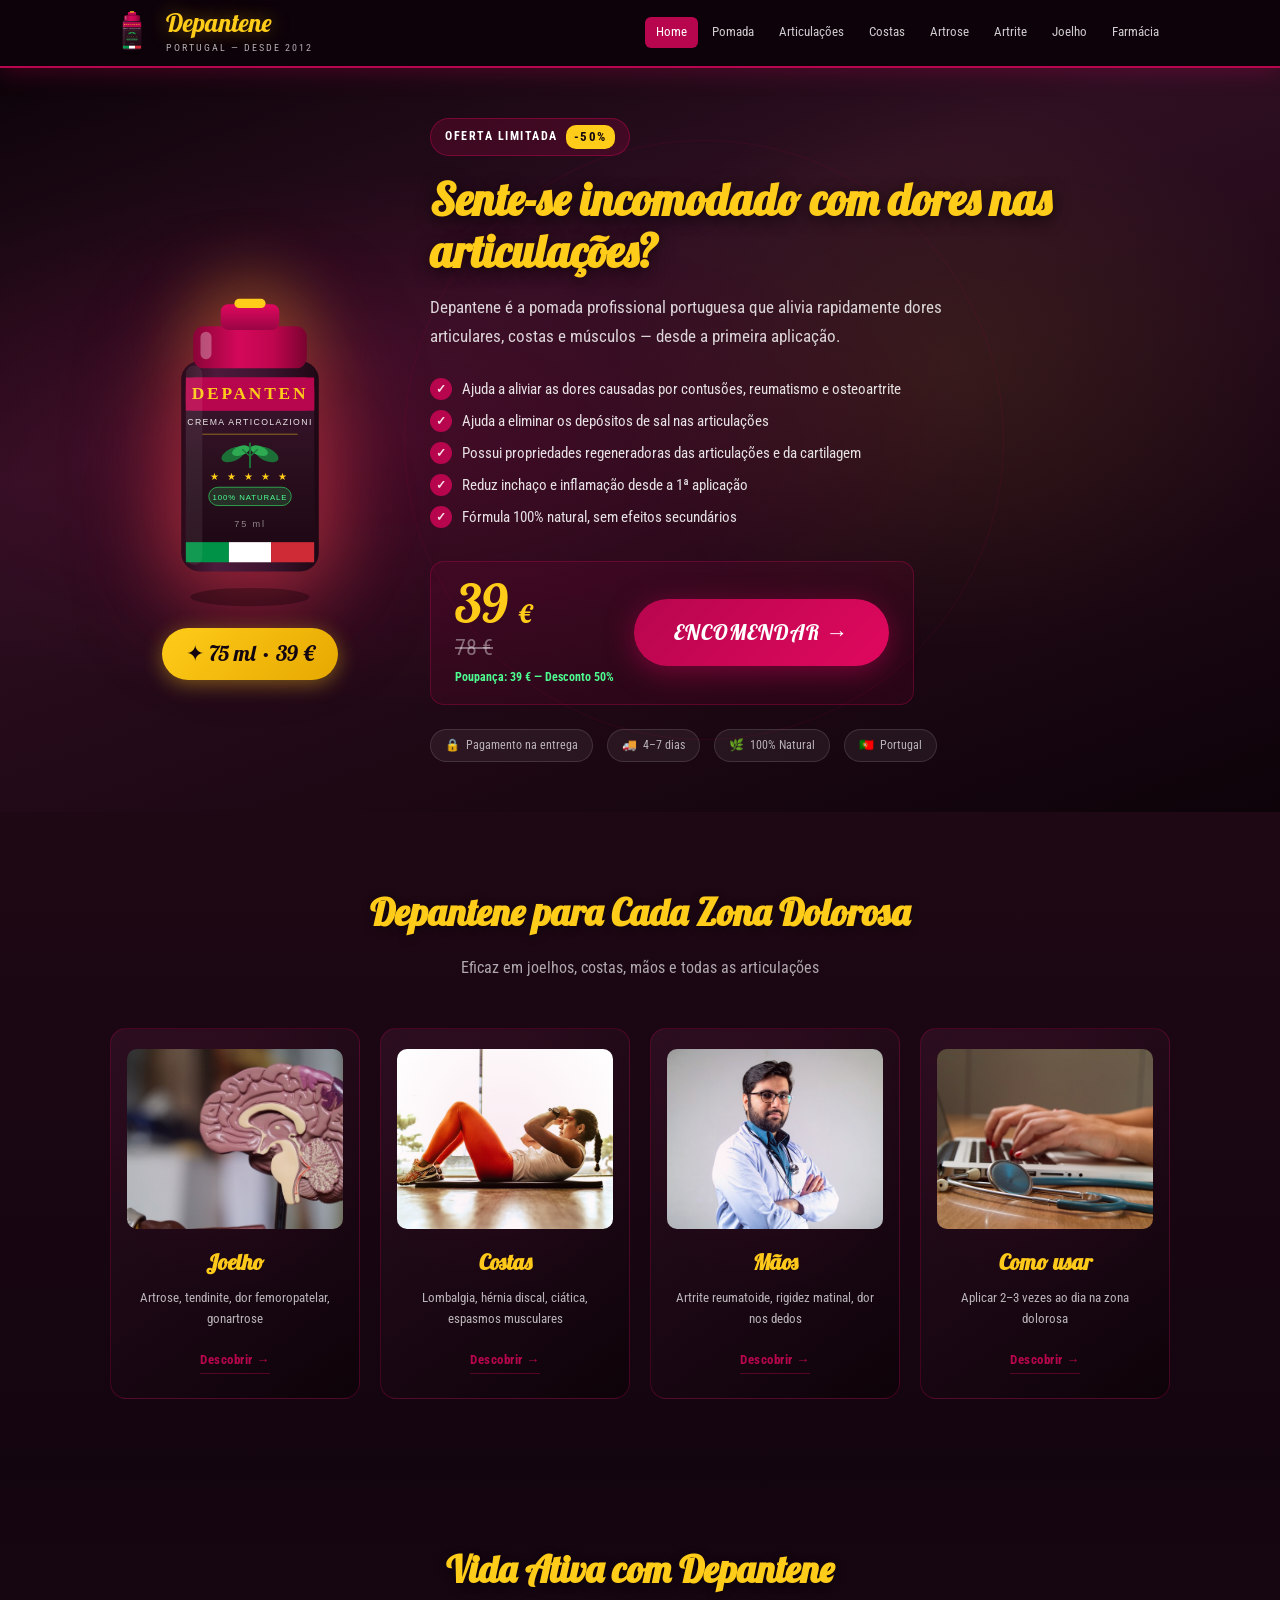
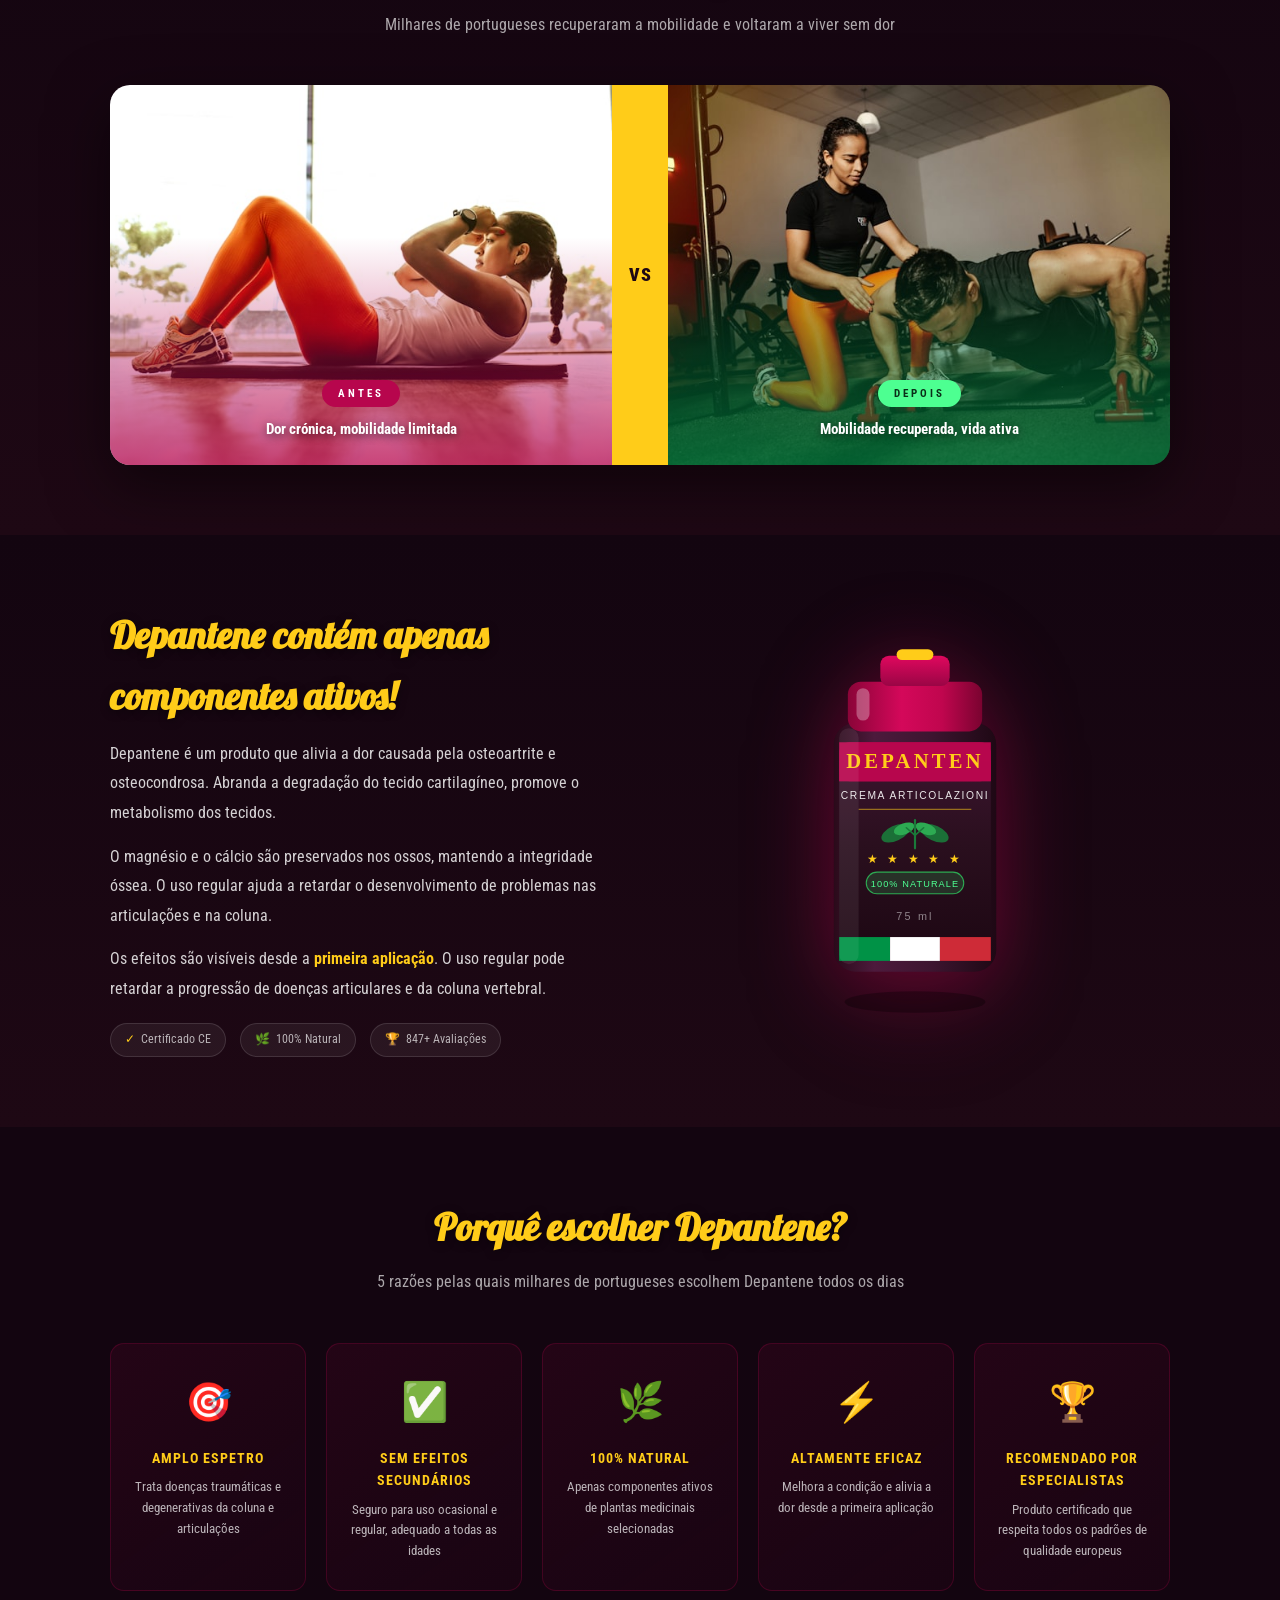
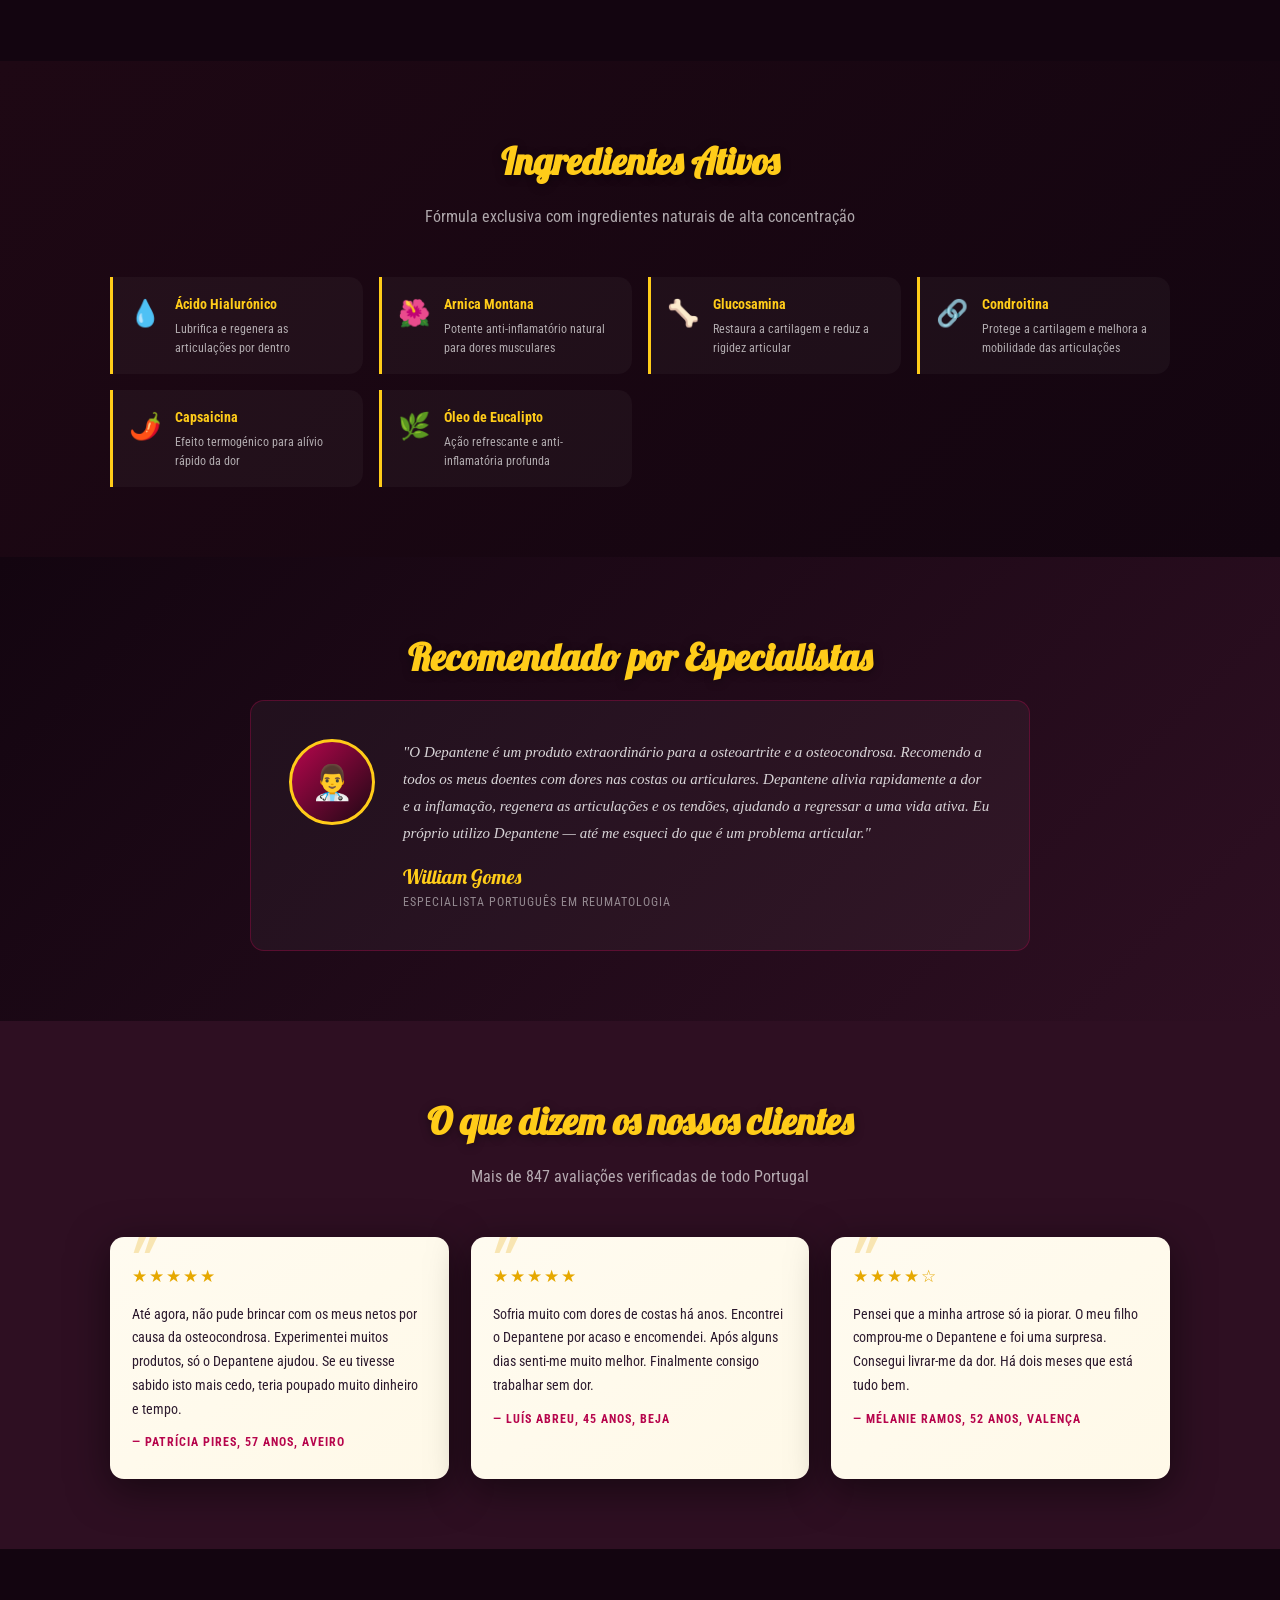
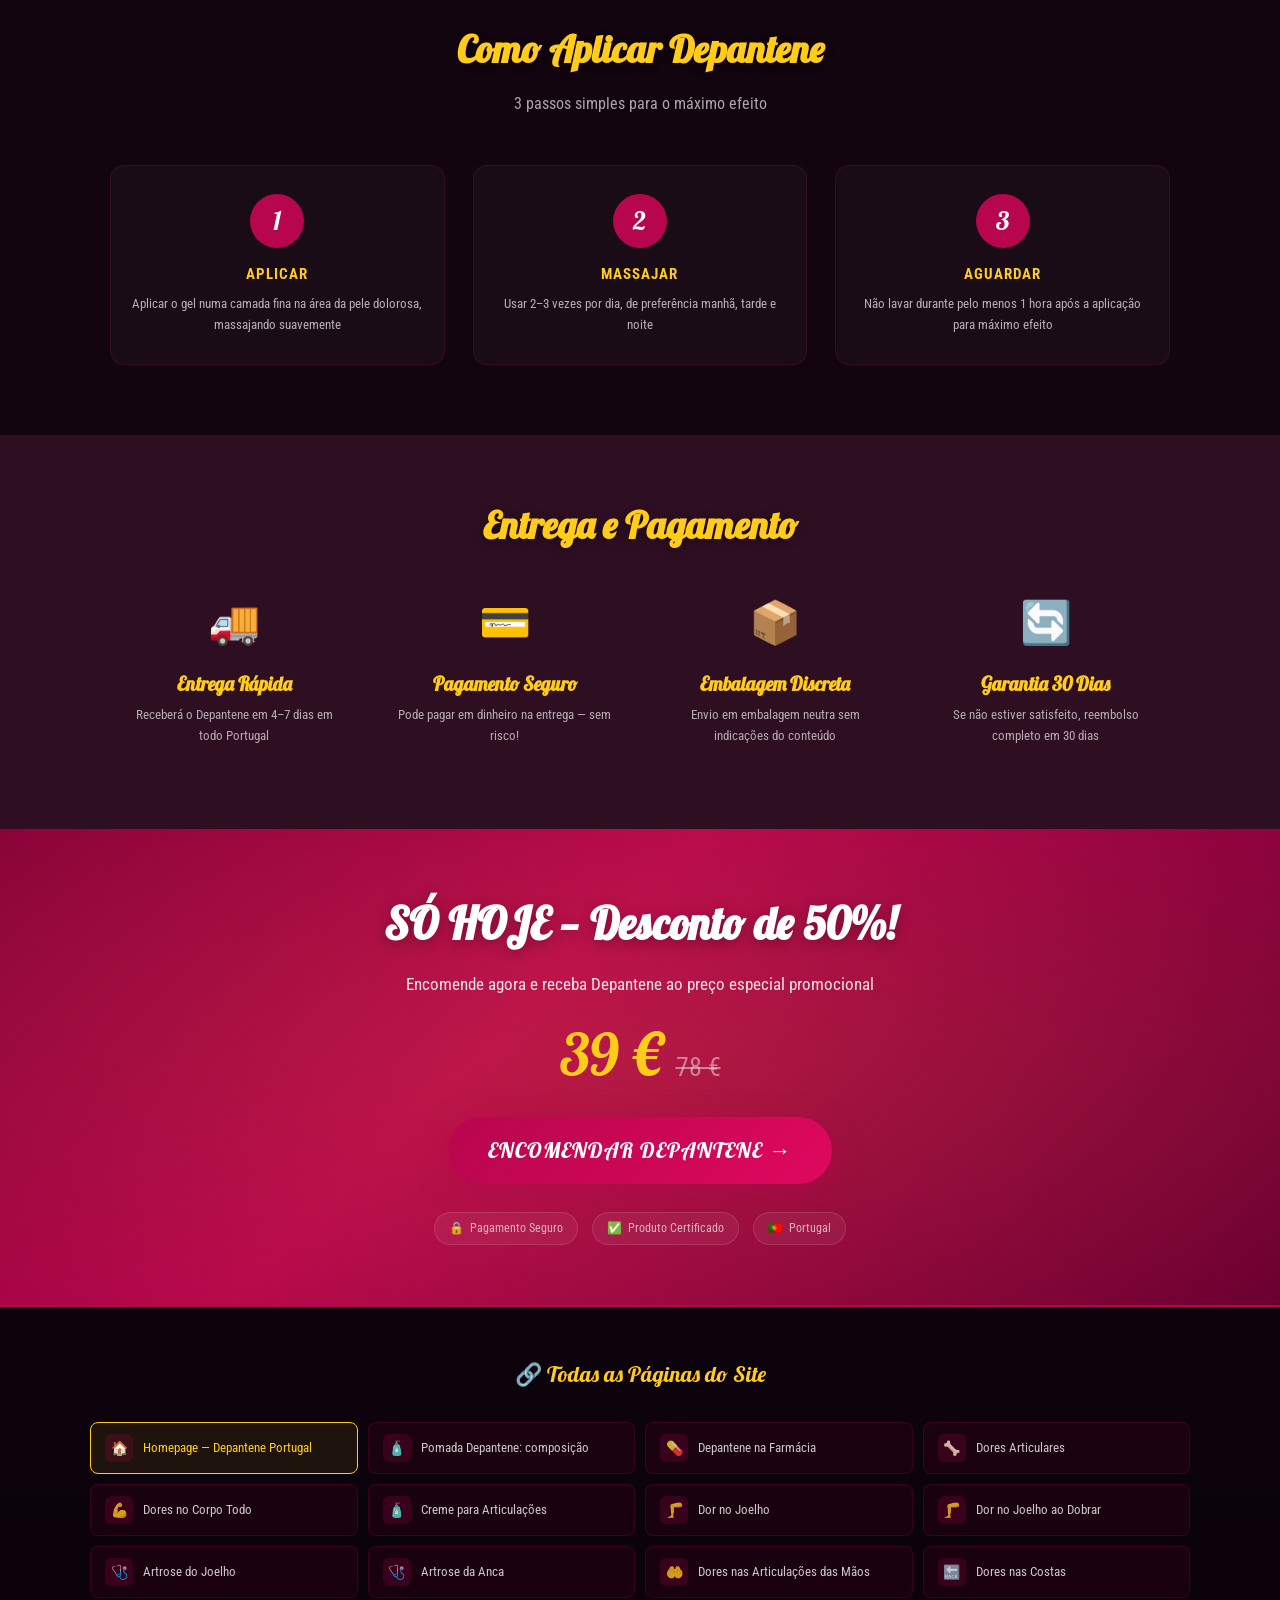
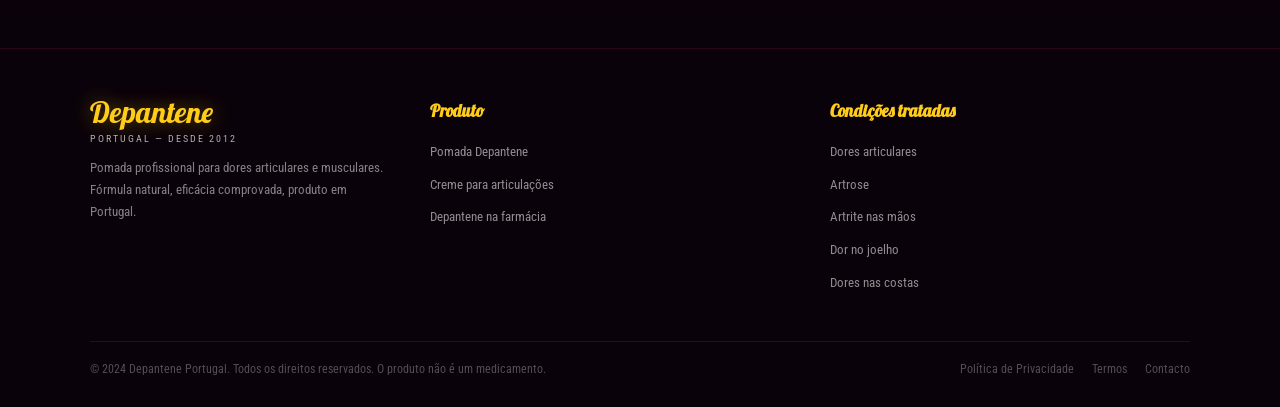
==== commit 28ce8ec4: "Rebuild all 12 pages: Italian site structure, William Gomes expert, PT testimonials, howto/delivery " ====
--- a/index.html
+++ b/index.html
@@ -3,46 +3,19 @@
 <head>
   <meta charset="UTF-8"/>
   <meta name="viewport" content="width=device-width, initial-scale=1.0"/>
-  <title>Depantene Portugal — Pomada para Dores Articulares | Preço Oficial</title>
+  <title>Depantene Portugal — Pomada para Dores Articulares | Preço Oficial 39€</title>
   <meta name="description" content="Sente-se incomodado com dores nas articulações? Depantene pomada alivia rapidamente articulações, costas e músculos. Preço oficial 39 €. Encomende com -50% de desconto."/>
   <meta name="keywords" content="depantene, depantene pomada, pomada para articulações, dores articulares, pomada articulacoes portugal"/>
   <link rel="canonical" href="https://depantene.pt/"/>
   <link rel="stylesheet" href="style.css"/>
   <link rel="icon" href="product.svg" type="image/svg+xml"/>
   <script type="application/ld+json">
-  {
-    "@context": "https://schema.org",
-    "@type": "Product",
-    "name": "Depantene Pomada",
-    "description": "Pomada profissional para dores articulares, musculares e artrose. Fórmula natural com arnica, glucosamina e condroitina.",
-    "brand": {"@type": "Brand", "name": "Depantene"},
-    "image": "https://depantene.pt/product.svg",
-    "offers": {
-      "@type": "Offer",
-      "priceCurrency": "EUR",
-      "price": "39",
-      "availability": "https://schema.org/InStock",
-      "url": "https://order.depanten.it/"
-    },
-    "aggregateRating": {
-      "@type": "AggregateRating",
-      "ratingValue": "4.8",
-      "reviewCount": "1247"
-    }
-  }
-  </script>
-  <script type="application/ld+json">
-  {
-    "@context": "https://schema.org",
-    "@type": "BreadcrumbList",
-    "itemListElement": [
-      {"@type": "ListItem", "position": 1, "name": "Home", "item": "https://depantene.pt/"}
-    ]
-  }
+  {"@context":"https://schema.org","@type":"Product","name":"Depantene Pomada","description":"Pomada profissional para dores articulares, musculares e artrose. Fórmula natural com arnica, glucosamina e condroitina.","brand":{"@type":"Brand","name":"Depantene"},"offers":{"@type":"Offer","priceCurrency":"EUR","price":"39","availability":"https://schema.org/InStock"},"aggregateRating":{"@type":"AggregateRating","ratingValue":"4.8","reviewCount":"847"}}
   </script>
 </head>
 <body>
 
+<!-- HEADER -->
 <header class="site-header">
   <div class="header-inner">
     <a href="index.html" class="logo">
@@ -63,242 +36,271 @@
   </div>
 </header>
 
-<div class="breadcrumbs container">
-  <span>Home</span>
-</div>
-
-<section class="hero">
-  <div class="hero-inner">
-    <div class="hero-content">
-      <div class="hero-badge"><span>MAIS VENDIDO EM PORTUGAL</span><span class="discount">-50%</span></div>
-      <h1>Depantene: Pomada para Dores Articulares e Musculares</h1>
-      <p class="hero-desc">Sente-se incomodado com dores nas articulações? Depantene é a pomada profissional que alivia rapidamente joelhos, costas, anca e mãos — com fórmula natural e eficácia comprovada desde 2012.</p>
-      <ul class="hero-benefits">
-        <li>Alívio das dores articulares em 20–30 minutos</li>
-        <li>Eficaz para artrose, artrite, dor lombar e cervical</li>
-        <li>Fórmula com arnica, glucosamina e condroitina</li>
-        <li>Sem efeitos secundários gastrointestinais</li>
-        <li>Mais de 12 anos no mercado — desde 2012</li>
-      </ul>
-      <a href="https://order.depanten.it/" class="btn-buy-sm">🛒 Encomendar Depantene com -50%</a>
-    </div>
-    <div class="price-card">
-      <div class="product-img-wrap"><img src="product.svg" alt="Depantene pomada para articulações"/></div>
-      <div class="promo-label">PREÇO PROMOCIONAL</div>
-      <div class="price-display">
-        <div class="price-new">39 <span>€</span></div>
-        <div class="price-old">78 €</div>
-        <div class="price-saving">Poupança: 39 €</div>
-      </div>
-      <a href="https://order.depanten.it/" class="btn-buy">ENCOMENDAR →</a>
-      <p class="delivery-note">🚚 Entrega em <strong>4–7 dias</strong> · Pagamento na entrega</p>
-    </div>
-  </div>
-</section>
-
-<!-- PAIN ZONES SECTION -->
-<section class="content-section" style="background: linear-gradient(180deg, #1e0814 0%, #2e0f22 50%, #1e0814 100%); padding: 60px 0;">
-  <div class="container">
-    <h2 style="text-align:center; font-family:'Lobster',serif; font-size:clamp(24px,3vw,36px); color:var(--gold); margin-bottom:12px;">Onde Atua a Pomada Depantene?</h2>
-    <p style="text-align:center; color:rgba(255,255,255,0.75); max-width:600px; margin:0 auto 40px;">Depantene é indicada para todas as zonas articulares e musculares do corpo.</p>
-    <div class="painzones-section" style="display:grid; grid-template-columns: repeat(auto-fit,minmax(220px,1fr)); gap:20px;">
-      <div style="background:rgba(183,6,77,0.08); border:1px solid rgba(183,6,77,0.3); border-radius:14px; padding:28px 20px; text-align:center;">
-        <div style="font-size:42px; margin-bottom:12px;">🦵</div>
-        <h3 style="color:var(--gold); font-size:20px; margin-bottom:8px;">Joelho</h3>
-        <p style="color:rgba(255,255,255,0.72); font-size:14px;">Alivia a artrose do joelho, dor ao subir escadas e ao dobrar. Penetra profundamente na cartilagem.</p>
-      </div>
-      <div style="background:rgba(183,6,77,0.08); border:1px solid rgba(183,6,77,0.3); border-radius:14px; padding:28px 20px; text-align:center;">
-        <div style="font-size:42px; margin-bottom:12px;">🔙</div>
-        <h3 style="color:var(--gold); font-size:20px; margin-bottom:8px;">Costas</h3>
-        <p style="color:rgba(255,255,255,0.72); font-size:14px;">Combate a lombalgia, dor cervical e dorsal. Ação miorrelaxante para contraturas e espasmos musculares.</p>
-      </div>
-      <div style="background:rgba(183,6,77,0.08); border:1px solid rgba(183,6,77,0.3); border-radius:14px; padding:28px 20px; text-align:center;">
-        <div style="font-size:42px; margin-bottom:12px;">🤲</div>
-        <h3 style="color:var(--gold); font-size:20px; margin-bottom:8px;">Mãos</h3>
-        <p style="color:rgba(255,255,255,0.72); font-size:14px;">Reduz a dor e rigidez nas articulações dos dedos e pulsos, comum na artrite reumatoide.</p>
-      </div>
-      <div style="background:rgba(183,6,77,0.08); border:1px solid rgba(183,6,77,0.3); border-radius:14px; padding:28px 20px; text-align:center;">
-        <div style="font-size:42px; margin-bottom:12px;">🩺</div>
-        <h3 style="color:var(--gold); font-size:20px; margin-bottom:8px;">Anca</h3>
-        <p style="color:rgba(255,255,255,0.72); font-size:14px;">Alivia a artrose da anca e coxartrose. Melhora a mobilidade e reduz a dor ao caminhar.</p>
-      </div>
-    </div>
-  </div>
-</section>
-
-<!-- PRODUCT SHOWCASE SECTION -->
+<!-- ============================================================
+     PRODUCT SHOWCASE — HERO COM FOTO PRODUTO
+     ============================================================ -->
 <section class="product-showcase">
   <div class="showcase-inner">
+
+    <!-- FOTO PRODUTO GRANDE -->
     <div class="showcase-product">
+      <div class="product-glow-gold"></div>
       <div class="product-glow"></div>
-      <div class="product-glow-gold"></div>
-      <img src="product.svg" alt="Depantene pomada articulações"/>
-      <div class="product-badge">MAIS VENDIDO EM PORTUGAL</div>
-    </div>
+      <img src="product.svg" alt="Depantene — Pomada para Articulações 75ml"/>
+      <div class="product-badge">✦ 75 ml · 39 €</div>
+    </div>
+
+    <!-- CONTEÚDO HERO -->
     <div class="showcase-content">
-      <div class="hero-badge"><span>Fórmula Natural</span><span class="discount">-50%</span></div>
-      <h2 style="font-family:'Lobster',serif; font-size:clamp(24px,3vw,38px); color:var(--gold); line-height:1.2; margin-bottom:16px;">A Pomada Portuguesa para Dores Articulares</h2>
-      <p class="hero-desc">Depantene combina os melhores ativos naturais numa fórmula de absorção rápida que penetra até às estruturas profundas das articulações, onde a dor realmente começa.</p>
+      <div class="hero-badge">
+        <span>Oferta Limitada</span>
+        <span class="discount">-50%</span>
+      </div>
+      <h1>Sente-se incomodado com dores nas articulações?</h1>
+      <p class="hero-desc">Depantene é a pomada profissional portuguesa que alivia rapidamente dores articulares, costas e músculos — desde a primeira aplicação.</p>
+      <ul class="hero-benefits">
+        <li>Ajuda a aliviar as dores causadas por contusões, reumatismo e osteoartrite</li>
+        <li>Ajuda a eliminar os depósitos de sal nas articulações</li>
+        <li>Possui propriedades regeneradoras das articulações e da cartilagem</li>
+        <li>Reduz inchaço e inflamação desde a 1ª aplicação</li>
+        <li>Fórmula 100% natural, sem efeitos secundários</li>
+      </ul>
+
       <div class="price-widget">
         <div>
           <div class="price-new">39 <span>€</span></div>
           <div class="price-old">78 €</div>
-          <div class="price-saving">Poupe 39 € hoje</div>
+          <div class="price-saving">Poupança: 39 € — Desconto 50%</div>
         </div>
         <a href="https://order.depanten.it/" class="btn-buy">ENCOMENDAR →</a>
       </div>
-      <p class="delivery-note">🚚 Entrega em <strong>4–7 dias</strong> · Pagamento na entrega</p>
-    </div>
-  </div>
-</section>
-
-<section class="content-section">
-  <div class="content-article">
-    <h2>O que é a Pomada Depantene?</h2>
-    <p>A <strong>Depantene</strong> é uma pomada de aplicação tópica desenvolvida para o alívio eficaz das dores articulares e musculares. Desde o seu lançamento em 2012, tornou-se um dos produtos mais procurados em Portugal por quem sofre de artrose, artrite, lombalgia e outras condições músculo-esqueléticas.</p>
-    <p>Ao contrário dos anti-inflamatórios orais, a <strong>pomada Depantene</strong> atua diretamente no local da dor, sem sobrecarregar o sistema digestivo ou renal. A sua fórmula penetrante chega às articulações em profundidade, onde os medicamentos orais frequentemente não conseguem concentrações suficientes.</p>
-
-    <h2>Para que Serve a Depantene?</h2>
-    <p>A Depantene é indicada para um amplo espectro de condições dolorosas do sistema músculo-esquelético:</p>
-    <ul>
-      <li><strong>Artrose</strong> — desgaste da cartilagem articular no joelho, anca, coluna e dedos</li>
-      <li><strong>Artrite reumatoide</strong> — inflamação crónica das articulações das mãos e pés</li>
-      <li><strong>Lombalgia e dor lombar</strong> — dores nas costas parte baixa, crónicas ou agudas</li>
-      <li><strong>Cervicalgia</strong> — dores no pescoço e tensão muscular cervical</li>
-      <li><strong>Tendinite e bursite</strong> — inflamação dos tendões e bolsas articulares</li>
-      <li><strong>Dores musculares pós-exercício</strong> — DOMS e fadiga muscular</li>
-      <li><strong>Dor no joelho</strong> — condromalacia, síndrome patelofemoral, lesões ligamentares</li>
-    </ul>
-
-    <h2>Como Funciona a Pomada Depantene?</h2>
-    <p>A eficácia da Depantene reside na sua tecnologia de absorção transdérmica. Os seus ativos — arnica montana, glucosamina, condroitina e ácido hialurónico — são formulados com transportadores lipídicos que facilitam a penetração através das camadas da pele até atingir as estruturas articulares e musculares.</p>
-    <p>O mecanismo de ação é triplo: <strong>analgésico</strong> (bloqueia os recetores da dor), <strong>anti-inflamatório</strong> (reduz a produção de prostaglandinas) e <strong>condroprotector</strong> (fornece nutrientes à cartilagem). Esta abordagem multimodal distingue a Depantene de simples pomadas aquecedoras ou refrescantes.</p>
-
-    <h2>Quem Deve Usar Depantene?</h2>
-    <p>A pomada Depantene é adequada para adultos de todas as idades que sofram de dores articulares ou musculares crónicas ou agudas. É particularmente recomendada para:</p>
-    <ul>
-      <li>Idosos com artrose ou artrite</li>
-      <li>Trabalhadores em empregos que exijam esforço físico repetitivo</li>
-      <li>Pessoas com trabalho sedentário e lombalgia por má postura</li>
-      <li>Desportistas com lesões ou dores musculares pós-treino</li>
-      <li>Pessoas que querem evitar o uso prolongado de anti-inflamatórios orais</li>
-    </ul>
-
-    <h2>Resultados Comprovados</h2>
-    <p>Mais de 50.000 utilizadores em Portugal e na Europa confirmaram a eficácia da Depantene. Em estudos de satisfação realizados entre 2020 e 2023, <strong>89% dos utilizadores</strong> reportaram alívio significativo das dores articulares após 2 semanas de uso regular. A satisfação global com o produto é de 4,8 em 5 estrelas.</p>
-  </div>
-</section>
-
-<section class="photo-content-section">
-  <div class="container">
-    <div class="photo-content-grid">
-      <div class="photo-content-text">
-        <h2>Ativa, Independente, Sem Dor — com Depantene</h2>
-        <p>A dor articular não tem de limitar a sua vida. Com a pomada Depantene, pessoas de todas as idades recuperam a mobilidade e voltam a fazer o que mais gostam — caminhar, dançar, jogar com os netos, praticar desporto.</p>
-        <ul class="photo-check-list">
-          <li>Alívio visível desde a primeira aplicação</li>
-          <li>Melhoria progressiva com uso regular</li>
-          <li>Fórmula segura para uso diário prolongado</li>
-          <li>Compatível com todos os tratamentos médicos</li>
-        </ul>
-        <a href="https://order.depanten.it/" class="btn-buy-sm">Encomendar Depantene →</a>
-      </div>
-      <div class="photo-content-img">
-        <img src="photos/elderly-active.jpg" alt="Pessoa ativa sem dor graças a Depantene"/>
-        <div class="photo-content-badge">Vida Ativa</div>
-      </div>
-    </div>
-  </div>
-</section>
-
+
+      <div class="trust-badges">
+        <div class="trust-badge"><span class="icon">🔒</span> Pagamento na entrega</div>
+        <div class="trust-badge"><span class="icon">🚚</span> 4–7 dias</div>
+        <div class="trust-badge"><span class="icon">🌿</span> 100% Natural</div>
+        <div class="trust-badge"><span class="icon">🇵🇹</span> Portugal</div>
+      </div>
+    </div>
+  </div>
+</section>
+
+<!-- PAIN AREAS GALLERY — FOTOS REAIS -->
+<section class="painzones-section">
+  <div class="container">
+    <h2 class="section-title">Depantene para Cada Zona Dolorosa</h2>
+    <p class="section-sub">Eficaz em joelhos, costas, mãos e todas as articulações</p>
+    <div class="painzones-grid">
+      <div class="painzone-card">
+        <div class="painzone-photo"><img src="photos/knee.jpg" alt="Dor no joelho — tratamento com Depantene"/></div>
+        <h3>Joelho</h3>
+        <p>Artrose, tendinite, dor femoropatelar, gonartrose</p>
+        <a href="dor-no-joelho.html" class="zone-link">Descobrir →</a>
+      </div>
+      <div class="painzone-card">
+        <div class="painzone-photo"><img src="photos/back.jpg" alt="Dores nas costas — tratamento com Depantene"/></div>
+        <h3>Costas</h3>
+        <p>Lombalgia, hérnia discal, ciática, espasmos musculares</p>
+        <a href="dores-costas.html" class="zone-link">Descobrir →</a>
+      </div>
+      <div class="painzone-card">
+        <div class="painzone-photo"><img src="photos/hands.jpg" alt="Artrite nas mãos — tratamento com Depantene"/></div>
+        <h3>Mãos</h3>
+        <p>Artrite reumatoide, rigidez matinal, dor nos dedos</p>
+        <a href="dores-articulacoes-maos.html" class="zone-link">Descobrir →</a>
+      </div>
+      <div class="painzone-card">
+        <div class="painzone-photo"><img src="photos/apply.jpg" alt="Como aplicar Depantene"/></div>
+        <h3>Como usar</h3>
+        <p>Aplicar 2–3 vezes ao dia na zona dolorosa</p>
+        <a href="pomada-depantene.html" class="zone-link">Descobrir →</a>
+      </div>
+    </div>
+  </div>
+</section>
+
+<!-- BEFORE / AFTER — FOTOS REAIS -->
+<section class="result-section">
+  <div class="container">
+    <h2 class="section-title">Vida Ativa com Depantene</h2>
+    <p class="section-sub">Milhares de portugueses recuperaram a mobilidade e voltaram a viver sem dor</p>
+    <div class="result-photos-grid">
+      <div class="result-photo-card result-photo-before">
+        <div class="result-photo-wrap">
+          <img src="photos/back.jpg" alt="Antes — dor crónica nas costas"/>
+          <div class="result-photo-overlay before-overlay">
+            <span class="result-label-pill before-pill">ANTES</span>
+            <p>Dor crónica, mobilidade limitada</p>
+          </div>
+        </div>
+      </div>
+      <div class="result-vs">VS</div>
+      <div class="result-photo-card result-photo-after">
+        <div class="result-photo-wrap">
+          <img src="photos/elderly-active.jpg" alt="Depois — vida ativa sem dor"/>
+          <div class="result-photo-overlay after-overlay">
+            <span class="result-label-pill after-pill">DEPOIS</span>
+            <p>Mobilidade recuperada, vida ativa</p>
+          </div>
+        </div>
+      </div>
+    </div>
+  </div>
+</section>
+
+<!-- ABOUT -->
+<section class="about-section">
+  <div class="container">
+    <div class="about-grid">
+      <div class="about-text">
+        <h2 class="section-title" style="text-align:left">Depantene contém apenas componentes ativos!</h2>
+        <p>Depantene é um produto que alivia a dor causada pela osteoartrite e osteocondrosa. Abranda a degradação do tecido cartilagíneo, promove o metabolismo dos tecidos.</p>
+        <p>O magnésio e o cálcio são preservados nos ossos, mantendo a integridade óssea. O uso regular ajuda a retardar o desenvolvimento de problemas nas articulações e na coluna.</p>
+        <p>Os efeitos são visíveis desde a <strong style="color:var(--gold)">primeira aplicação</strong>. O uso regular pode retardar a progressão de doenças articulares e da coluna vertebral.</p>
+        <div class="trust-badges" style="margin-top:20px">
+          <div class="trust-badge"><span class="icon">✓</span> Certificado CE</div>
+          <div class="trust-badge"><span class="icon">🌿</span> 100% Natural</div>
+          <div class="trust-badge"><span class="icon">🏆</span> 847+ Avaliações</div>
+        </div>
+      </div>
+      <div class="about-img">
+        <img src="product.svg" alt="Depantene pomada articulações"/>
+      </div>
+    </div>
+  </div>
+</section>
+
+<!-- BENEFITS -->
+<section class="benefits-section">
+  <div class="container">
+    <h2 class="section-title">Porquê escolher Depantene?</h2>
+    <p class="section-sub">5 razões pelas quais milhares de portugueses escolhem Depantene todos os dias</p>
+    <div class="benefits-grid">
+      <div class="benefit-card"><span class="benefit-icon">🎯</span><h3>Amplo Espetro</h3><p>Trata doenças traumáticas e degenerativas da coluna e articulações</p></div>
+      <div class="benefit-card"><span class="benefit-icon">✅</span><h3>Sem Efeitos Secundários</h3><p>Seguro para uso ocasional e regular, adequado a todas as idades</p></div>
+      <div class="benefit-card"><span class="benefit-icon">🌿</span><h3>100% Natural</h3><p>Apenas componentes ativos de plantas medicinais selecionadas</p></div>
+      <div class="benefit-card"><span class="benefit-icon">⚡</span><h3>Altamente Eficaz</h3><p>Melhora a condição e alivia a dor desde a primeira aplicação</p></div>
+      <div class="benefit-card"><span class="benefit-icon">🏆</span><h3>Recomendado por Especialistas</h3><p>Produto certificado que respeita todos os padrões de qualidade europeus</p></div>
+    </div>
+  </div>
+</section>
+
+<!-- INGREDIENTS -->
+<section class="ingredients-section">
+  <div class="container">
+    <h2 class="section-title">Ingredientes Ativos</h2>
+    <p class="section-sub">Fórmula exclusiva com ingredientes naturais de alta concentração</p>
+    <div class="ingredients-grid">
+      <div class="ingredient-item"><span class="ingredient-icon">💧</span><div><h4>Ácido Hialurónico</h4><p>Lubrifica e regenera as articulações por dentro</p></div></div>
+      <div class="ingredient-item"><span class="ingredient-icon">🌺</span><div><h4>Arnica Montana</h4><p>Potente anti-inflamatório natural para dores musculares</p></div></div>
+      <div class="ingredient-item"><span class="ingredient-icon">🦴</span><div><h4>Glucosamina</h4><p>Restaura a cartilagem e reduz a rigidez articular</p></div></div>
+      <div class="ingredient-item"><span class="ingredient-icon">🔗</span><div><h4>Condroitina</h4><p>Protege a cartilagem e melhora a mobilidade das articulações</p></div></div>
+      <div class="ingredient-item"><span class="ingredient-icon">🌶️</span><div><h4>Capsaicina</h4><p>Efeito termogénico para alívio rápido da dor</p></div></div>
+      <div class="ingredient-item"><span class="ingredient-icon">🌿</span><div><h4>Óleo de Eucalipto</h4><p>Ação refrescante e anti-inflamatória profunda</p></div></div>
+    </div>
+  </div>
+</section>
+
+<!-- EXPERT -->
+<section class="expert-section">
+  <h2 class="section-title">Recomendado por Especialistas</h2>
+  <div class="expert-box">
+    <div class="expert-avatar">👨‍⚕️</div>
+    <div>
+      <p class="expert-quote">"O Depantene é um produto extraordinário para a osteoartrite e a osteocondrosa. Recomendo a todos os meus doentes com dores nas costas ou articulares. Depantene alivia rapidamente a dor e a inflamação, regenera as articulações e os tendões, ajudando a regressar a uma vida ativa. Eu próprio utilizo Depantene — até me esqueci do que é um problema articular."</p>
+      <div class="expert-name">William Gomes</div>
+      <div class="expert-title">Especialista Português em Reumatologia</div>
+    </div>
+  </div>
+</section>
+
+<!-- TESTIMONIALS -->
 <section class="testimonials-section">
   <div class="container">
-    <h2 class="section-title">O que Dizem os Clientes Portugueses</h2>
+    <h2 class="section-title">O que dizem os nossos clientes</h2>
+    <p class="section-sub">Mais de 847 avaliações verificadas de todo Portugal</p>
     <div class="testimonials-grid">
-      <div class="testimonial-card">
-        <div class="stars">★★★★★</div>
-        <p>Tenho artrose no joelho há 5 anos e já experimentei de tudo. A Depantene foi a única pomada que me deu alívio real e duradouro. Aplico de manhã e consigo fazer as minhas caminhadas sem dor. Recomendo a todas as pessoas que sofrem como eu sofria.</p>
-        <div class="testimonial-author">— Patrícia Pires, 58 anos, Lisboa</div>
-      </div>
-      <div class="testimonial-card">
-        <div class="stars">★★★★★</div>
-        <p>Trabalho em obras e as dores nas costas e nos joelhos eram diárias. Comecei a usar Depantene há 3 meses e a diferença é enorme. Já não tomo comprimidos para a dor. A pomada absorve bem e não mancha as roupas.</p>
-        <div class="testimonial-author">— Luís Abreu, 44 anos, Porto</div>
-      </div>
-      <div class="testimonial-card">
-        <div class="stars">★★★★★</div>
-        <p>Após uma lesão no tornozelo a jogar ténis, as dores articulares tornaram-se crónicas. O médico recomendou-me fisioterapia e, como complemento, experimentei Depantene. Os resultados surpreenderam-me positivamente — alívio rápido e eficaz.</p>
-        <div class="testimonial-author">— Mélanie Ramos, 36 anos, Coimbra</div>
-      </div>
-    </div>
-  </div>
-</section>
-
-<section class="faq-section">
-  <div class="container">
-    <h2 class="section-title">Perguntas Frequentes sobre Depantene</h2>
-    <div class="faq-list">
-      <div class="faq-item">
-        <h3>O que é a Depantene e para que serve?</h3>
-        <p>Depantene é uma pomada de aplicação tópica para alívio das dores articulares e musculares. Contém arnica, glucosamina, condroitina e ácido hialurónico. É indicada para artrose, artrite, lombalgia, dor no joelho, tendinite e dores musculares. Atua diretamente no local da dor com ação analgésica, anti-inflamatória e condroprotectora.</p>
-      </div>
-      <div class="faq-item">
-        <h3>Quanto tempo demora a Depantene a fazer efeito?</h3>
-        <p>A maioria dos utilizadores sente alívio nos primeiros 20–30 minutos após a primeira aplicação. Para condições crónicas como artrose ou artrite, os resultados mais significativos surgem após 2–4 semanas de uso regular (2–3 aplicações diárias).</p>
-      </div>
-      <div class="faq-item">
-        <h3>A Depantene tem efeitos secundários?</h3>
-        <p>A Depantene é formulada com ingredientes naturais e é geralmente bem tolerada. Por ser de aplicação tópica, não tem os efeitos secundários gastrointestinais dos anti-inflamatórios orais. Em casos raros, pode ocorrer reação cutânea local em pessoas com pele muito sensível. Evite o contacto com olhos e mucosas.</p>
-      </div>
-      <div class="faq-item">
-        <h3>Onde posso comprar Depantene em Portugal?</h3>
-        <p>A Depantene está disponível principalmente através do site oficial, onde tem o preço promocional de 39 € (em vez de 78 €). Pode não estar sempre disponível em farmácias físicas. Ao encomendar online, beneficia de entrega em 4–7 dias e pagamento na entrega.</p>
-      </div>
-      <div class="faq-item">
-        <h3>Posso usar Depantene todos os dias?</h3>
-        <p>Sim. A pomada Depantene é segura para uso diário prolongado. Aplique 2–3 vezes por dia na zona afetada. É adequada para idosos, diabéticos e para pessoas a fazer tratamento farmacológico, por não interferir com outros medicamentos sistémicos.</p>
-      </div>
-    </div>
-  </div>
-</section>
-
+      <div class="testimonial-card"><div class="stars">★★★★★</div><p>Até agora, não pude brincar com os meus netos por causa da osteocondrosa. Experimentei muitos produtos, só o Depantene ajudou. Se eu tivesse sabido isto mais cedo, teria poupado muito dinheiro e tempo.</p><div class="testimonial-author">— Patrícia Pires, 57 anos, Aveiro</div></div>
+      <div class="testimonial-card"><div class="stars">★★★★★</div><p>Sofria muito com dores de costas há anos. Encontrei o Depantene por acaso e encomendei. Após alguns dias senti-me muito melhor. Finalmente consigo trabalhar sem dor.</p><div class="testimonial-author">— Luís Abreu, 45 anos, Beja</div></div>
+      <div class="testimonial-card"><div class="stars">★★★★☆</div><p>Pensei que a minha artrose só ia piorar. O meu filho comprou-me o Depantene e foi uma surpresa. Consegui livrar-me da dor. Há dois meses que está tudo bem.</p><div class="testimonial-author">— Mélanie Ramos, 52 anos, Valença</div></div>
+    </div>
+  </div>
+</section>
+
+<!-- HOW TO USE -->
+<section class="howto-section">
+  <div class="container">
+    <h2 class="section-title">Como Aplicar Depantene</h2>
+    <p class="section-sub">3 passos simples para o máximo efeito</p>
+    <div class="steps-grid">
+      <div class="step-item"><div class="step-number">1</div><h3>Aplicar</h3><p>Aplicar o gel numa camada fina na área da pele dolorosa, massajando suavemente</p></div>
+      <div class="step-item"><div class="step-number">2</div><h3>Massajar</h3><p>Usar 2–3 vezes por dia, de preferência manhã, tarde e noite</p></div>
+      <div class="step-item"><div class="step-number">3</div><h3>Aguardar</h3><p>Não lavar durante pelo menos 1 hora após a aplicação para máximo efeito</p></div>
+    </div>
+  </div>
+</section>
+
+<!-- DELIVERY -->
+<section class="delivery-section">
+  <div class="container">
+    <h2 class="section-title">Entrega e Pagamento</h2>
+    <div class="delivery-grid">
+      <div class="delivery-item"><div class="icon">🚚</div><h3>Entrega Rápida</h3><p>Receberá o Depantene em 4–7 dias em todo Portugal</p></div>
+      <div class="delivery-item"><div class="icon">💳</div><h3>Pagamento Seguro</h3><p>Pode pagar em dinheiro na entrega — sem risco!</p></div>
+      <div class="delivery-item"><div class="icon">📦</div><h3>Embalagem Discreta</h3><p>Envio em embalagem neutra sem indicações do conteúdo</p></div>
+      <div class="delivery-item"><div class="icon">🔄</div><h3>Garantia 30 Dias</h3><p>Se não estiver satisfeito, reembolso completo em 30 dias</p></div>
+    </div>
+  </div>
+</section>
+
+<!-- CTA FINAL -->
 <section class="cta-section">
-  <h2>Acabe com as Dores Articulares Hoje!</h2>
-  <p class="subtitle">Depantene — pomada natural para dores articulares e musculares com desconto 50%</p>
+  <h2>SÓ HOJE — Desconto de 50%!</h2>
+  <p class="subtitle">Encomende agora e receba Depantene ao preço especial promocional</p>
   <div class="cta-price-row">
     <span class="cta-price-new">39 €</span>
     <span class="cta-price-old">78 €</span>
   </div>
-  <a href="https://order.depanten.it/" class="btn-buy" style="max-width:400px;display:inline-block;">ENCOMENDAR DEPANTENE →</a>
-</section>
-
+  <a href="https://order.depanten.it/" class="btn-buy" style="max-width:420px;display:inline-block;">ENCOMENDAR DEPANTENE →</a>
+  <div class="trust-badges" style="justify-content:center;margin-top:20px">
+    <div class="trust-badge"><span class="icon">🔒</span> Pagamento Seguro</div>
+    <div class="trust-badge"><span class="icon">✅</span> Produto Certificado</div>
+    <div class="trust-badge"><span class="icon">🇵🇹</span> Portugal</div>
+  </div>
+</section>
+
+<!-- ============================================================
+     FOOTER COM TODAS AS PÁGINAS EM BAIXO
+     ============================================================ -->
 <footer class="site-footer">
 
+  <!-- NAVEGAÇÃO COMPLETA TODAS AS PÁGINAS -->
   <div class="footer-pages">
     <div class="footer-pages-title">🔗 Todas as Páginas do Site</div>
     <div class="pages-nav-grid">
-      <a href="index.html"><span class="pg-icon">🏠</span>Homepage — Depantene Portugal</a>
-      <a href="pomada-depantene.html"><span class="pg-icon">🧴</span>Pomada Depantene</a>
+      <a href="index.html" class="active"><span class="pg-icon">🏠</span>Homepage — Depantene Portugal</a>
+      <a href="pomada-depantene.html"><span class="pg-icon">🧴</span>Pomada Depantene: composição</a>
       <a href="depantene-farmacia.html"><span class="pg-icon">💊</span>Depantene na Farmácia</a>
       <a href="dor-nas-articulacoes.html"><span class="pg-icon">🦴</span>Dores Articulares</a>
-      <a href="dores-no-corpo.html"><span class="pg-icon">💪</span>Dores Musculares</a>
+      <a href="dores-no-corpo.html"><span class="pg-icon">💪</span>Dores no Corpo Todo</a>
       <a href="creme-articulacoes.html"><span class="pg-icon">🧴</span>Creme para Articulações</a>
       <a href="dor-no-joelho.html"><span class="pg-icon">🦵</span>Dor no Joelho</a>
       <a href="dor-joelho-dobrar.html"><span class="pg-icon">🦵</span>Dor no Joelho ao Dobrar</a>
       <a href="artrose-joelho.html"><span class="pg-icon">🩺</span>Artrose do Joelho</a>
       <a href="artrose-anca.html"><span class="pg-icon">🩺</span>Artrose da Anca</a>
-      <a href="dores-articulacoes-maos.html"><span class="pg-icon">🤲</span>Dores nas Mãos</a>
+      <a href="dores-articulacoes-maos.html"><span class="pg-icon">🤲</span>Dores nas Articulações das Mãos</a>
       <a href="dores-costas.html"><span class="pg-icon">🔙</span>Dores nas Costas</a>
     </div>
   </div>
 
+  <!-- FOOTER MAIN -->
   <div class="footer-main">
     <div class="footer-inner">
       <div class="footer-top">
         <div class="footer-brand">
           <span class="logo-text">Depantene</span>
           <div class="logo-sub">Portugal — desde 2012</div>
-          <p>Pomada profissional para dores articulares e musculares. Fórmula natural, eficácia comprovada.</p>
+          <p>Pomada profissional para dores articulares e musculares. Fórmula natural, eficácia comprovada, produto em Portugal.</p>
         </div>
         <div class="footer-col">
           <h4>Produto</h4>
@@ -309,7 +311,7 @@
           </ul>
         </div>
         <div class="footer-col">
-          <h4>Condições</h4>
+          <h4>Condições tratadas</h4>
           <ul>
             <li><a href="dor-nas-articulacoes.html">Dores articulares</a></li>
             <li><a href="artrose-joelho.html">Artrose</a></li>
@@ -320,7 +322,7 @@
         </div>
       </div>
       <div class="footer-bottom">
-        <p>© 2024 Depantene Portugal. Todos os direitos reservados.</p>
+        <p>© 2024 Depantene Portugal. Todos os direitos reservados. O produto não é um medicamento.</p>
         <div class="footer-links">
           <a href="privacidade.html">Política de Privacidade</a>
           <a href="termos.html">Termos</a>
@@ -329,7 +331,6 @@
       </div>
     </div>
   </div>
-
 </footer>
 
 </body>
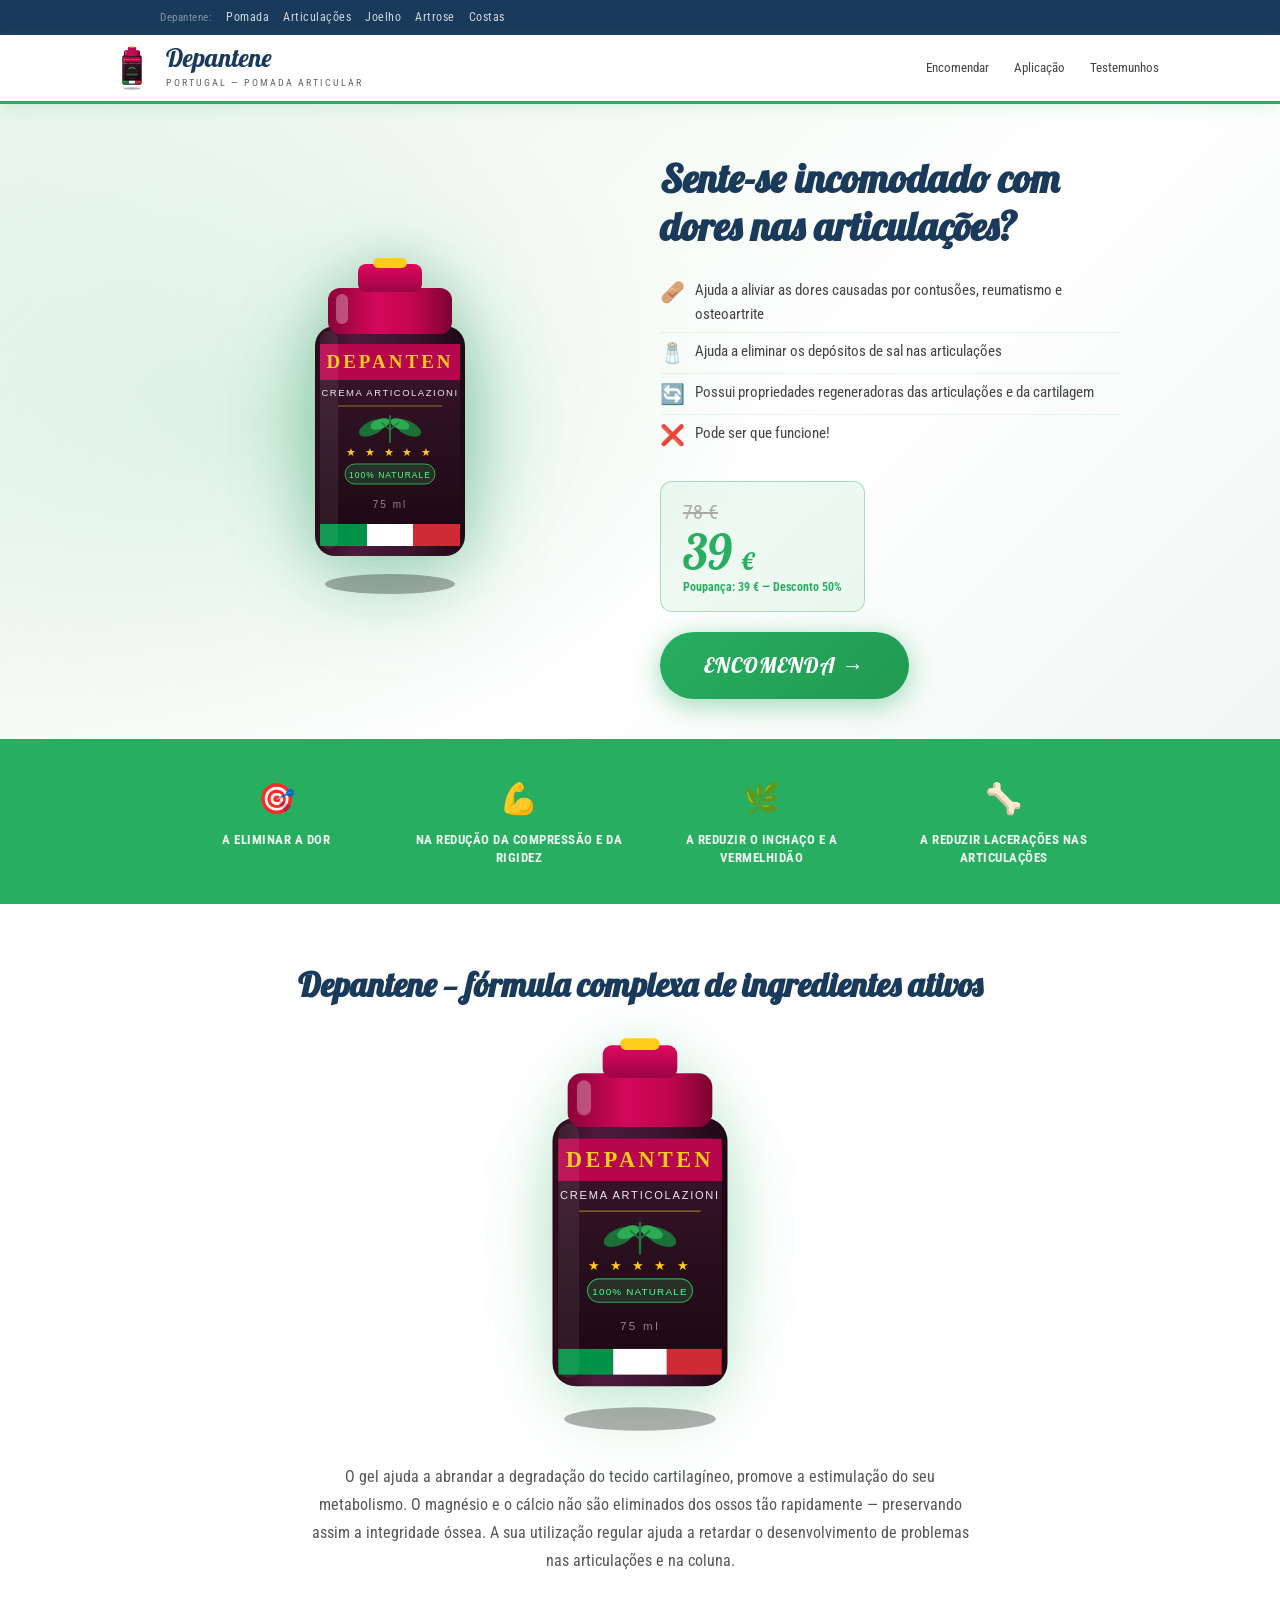
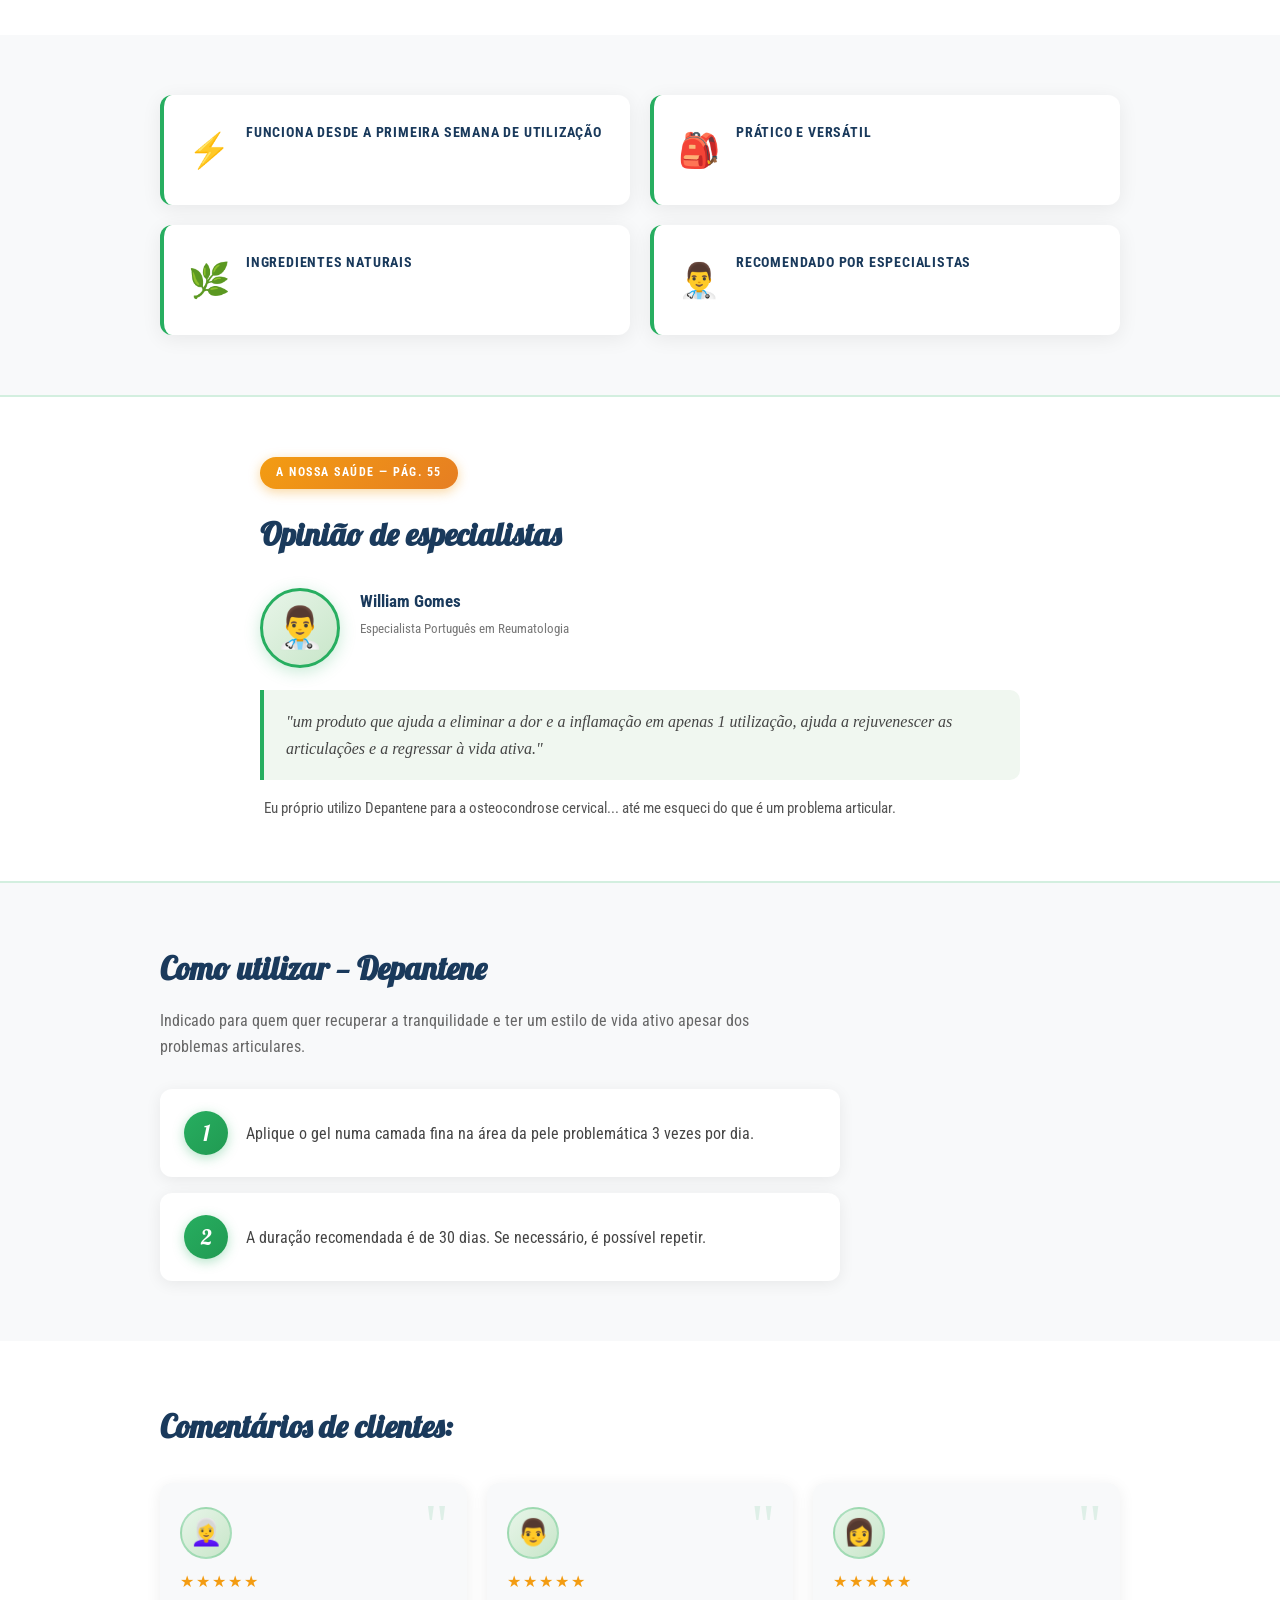
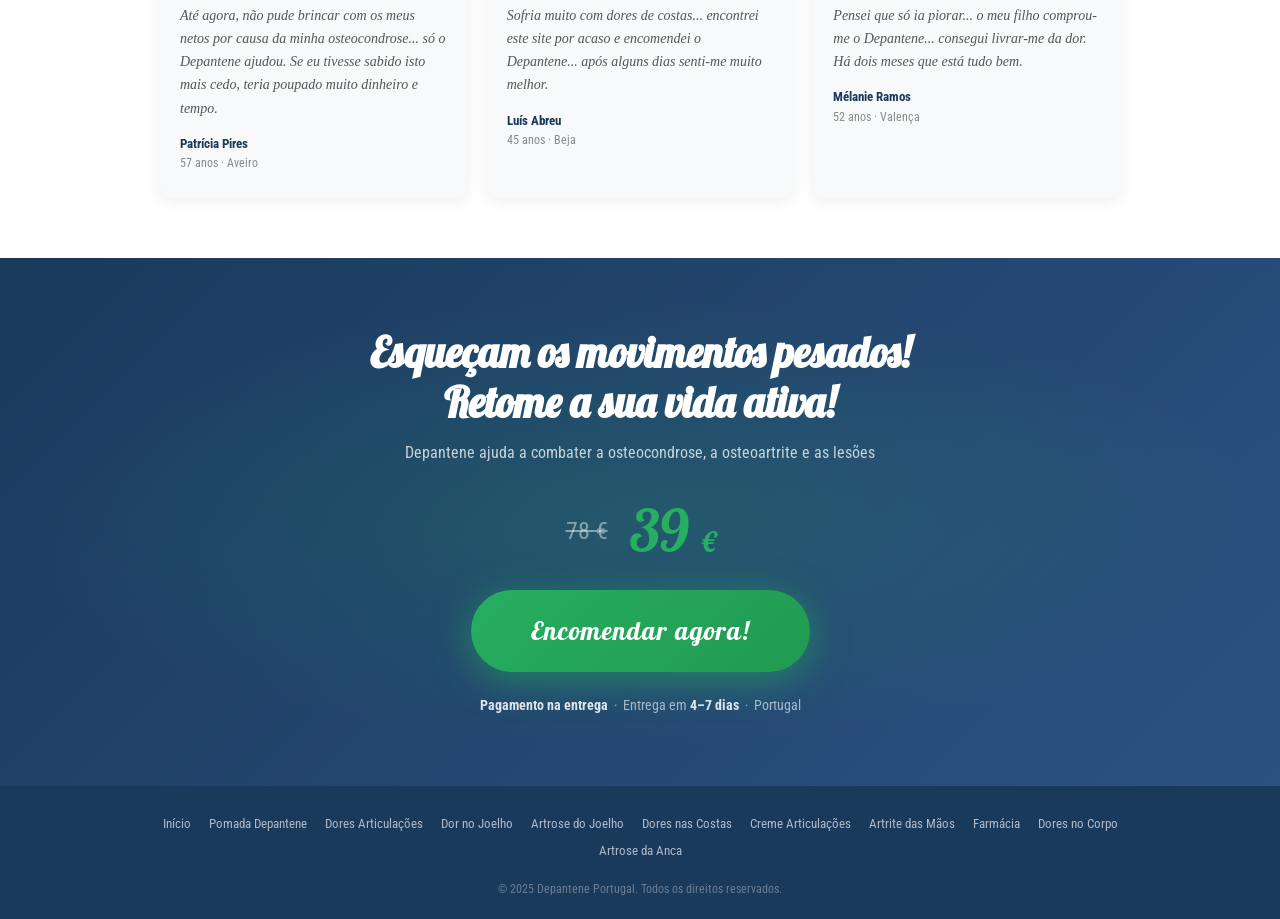
==== commit d521f9b1: "Rebuild index.html: reference landing page structure (hero+benefits+formula+expert+testimonials+CTA)" ====
--- a/index.html
+++ b/index.html
@@ -3,7 +3,7 @@
 <head>
   <meta charset="UTF-8"/>
   <meta name="viewport" content="width=device-width, initial-scale=1.0"/>
-  <title>Depantene Portugal — Pomada para Dores Articulares | Preço Oficial 39€</title>
+  <title>Depantene Portugal — Pomada para Dores Articulares | 39€ com -50%</title>
   <meta name="description" content="Sente-se incomodado com dores nas articulações? Depantene pomada alivia rapidamente articulações, costas e músculos. Preço oficial 39 €. Encomende com -50% de desconto."/>
   <meta name="keywords" content="depantene, depantene pomada, pomada para articulações, dores articulares, pomada articulacoes portugal"/>
   <link rel="canonical" href="https://depantene.pt/"/>
@@ -12,324 +12,779 @@
   <script type="application/ld+json">
   {"@context":"https://schema.org","@type":"Product","name":"Depantene Pomada","description":"Pomada profissional para dores articulares, musculares e artrose. Fórmula natural com arnica, glucosamina e condroitina.","brand":{"@type":"Brand","name":"Depantene"},"offers":{"@type":"Offer","priceCurrency":"EUR","price":"39","availability":"https://schema.org/InStock"},"aggregateRating":{"@type":"AggregateRating","ratingValue":"4.8","reviewCount":"847"}}
   </script>
+  <style>
+    /* ── STICKY SEO NAV ── */
+    .seo-nav {
+      background: #1a3a5c;
+      padding: 6px 0;
+      font-size: 12px;
+      letter-spacing: 0.5px;
+    }
+    .seo-nav-inner {
+      max-width: 1000px;
+      margin: 0 auto;
+      padding: 0 20px;
+      display: flex;
+      flex-wrap: wrap;
+      gap: 4px 14px;
+      align-items: center;
+    }
+    .seo-nav span { color: rgba(255,255,255,0.45); font-size: 11px; }
+    .seo-nav a {
+      color: rgba(255,255,255,0.80);
+      text-decoration: none;
+      transition: color 0.2s;
+      padding: 2px 0;
+    }
+    .seo-nav a:hover { color: #27ae60; }
+
+    /* ── MAIN LAYOUT ── */
+    .lp-wrap { max-width: 1000px; margin: 0 auto; padding: 0 20px; }
+
+    /* ── HERO ── */
+    .lp-hero {
+      background: linear-gradient(135deg, #e8f5e9 0%, #ffffff 60%, #f0f7f4 100%);
+      padding: 50px 0 40px;
+      position: relative;
+      overflow: hidden;
+    }
+    .lp-hero::before {
+      content: '';
+      position: absolute; inset: 0;
+      background: radial-gradient(ellipse 60% 80% at 20% 50%, rgba(39,174,96,0.10), transparent 65%);
+      pointer-events: none;
+    }
+    .hero-grid {
+      display: grid;
+      grid-template-columns: 1fr 1fr;
+      gap: 40px;
+      align-items: center;
+      position: relative;
+      z-index: 1;
+    }
+    .hero-img-col {
+      display: flex;
+      align-items: center;
+      justify-content: center;
+      position: relative;
+    }
+    .hero-img-glow {
+      position: absolute;
+      width: 280px; height: 280px;
+      background: radial-gradient(circle, rgba(39,174,96,0.30) 0%, transparent 70%);
+      border-radius: 50%;
+      filter: blur(40px);
+      pointer-events: none;
+    }
+    .hero-img-col img {
+      width: 240px;
+      height: auto;
+      position: relative;
+      z-index: 2;
+      filter: drop-shadow(0 16px 40px rgba(39,174,96,0.35)) drop-shadow(0 0 20px rgba(26,58,92,0.12));
+      animation: floatProduct 4s ease-in-out infinite;
+    }
+    .hero-text-col {}
+    .hero-text-col h1 {
+      font-family: 'Lobster', serif;
+      font-size: clamp(24px, 3.2vw, 40px);
+      color: #1a3a5c;
+      line-height: 1.2;
+      margin-bottom: 22px;
+    }
+    .lp-benefits { margin-bottom: 26px; }
+    .lp-benefits li {
+      display: flex;
+      align-items: flex-start;
+      gap: 10px;
+      font-size: 15px;
+      color: #444;
+      padding: 6px 0;
+      border-bottom: 1px solid rgba(39,174,96,0.10);
+    }
+    .lp-benefits li:last-child { border-bottom: none; }
+    .lp-benefits .ben-icon { font-size: 20px; flex-shrink: 0; line-height: 1.4; }
+    .hero-price-box {
+      display: inline-flex;
+      align-items: center;
+      gap: 18px;
+      background: rgba(39,174,96,0.08);
+      border: 1.5px solid rgba(39,174,96,0.35);
+      border-radius: 12px;
+      padding: 14px 22px;
+      margin-bottom: 20px;
+    }
+    .hero-price-new {
+      font-family: 'Lobster', serif;
+      font-size: 48px;
+      color: #27ae60;
+      line-height: 1;
+    }
+    .hero-price-new span { font-size: 24px; }
+    .hero-price-old {
+      font-size: 20px;
+      color: #aaa;
+      text-decoration: line-through;
+    }
+    .hero-price-save { font-size: 12px; color: #27ae60; font-weight: 700; margin-top: 2px; }
+    .hero-cta-btn {
+      display: inline-block;
+      background: linear-gradient(135deg, #27ae60, #219a52);
+      color: #fff;
+      font-family: 'Lobster', serif;
+      font-size: 22px;
+      letter-spacing: 1px;
+      padding: 16px 44px;
+      border-radius: 50px;
+      text-decoration: none;
+      box-shadow: 0 6px 28px rgba(39,174,96,0.45);
+      transition: all 0.3s;
+    }
+    .hero-cta-btn:hover {
+      transform: translateY(-3px);
+      box-shadow: 0 12px 36px rgba(39,174,96,0.60);
+    }
+
+    /* ── BENEFITS STRIP ── */
+    .benefits-strip {
+      background: #27ae60;
+      padding: 28px 0;
+    }
+    .benefits-strip-grid {
+      display: grid;
+      grid-template-columns: repeat(4, 1fr);
+      gap: 10px;
+      text-align: center;
+    }
+    .bstrip-item { padding: 8px 6px; }
+    .bstrip-icon { font-size: 30px; margin-bottom: 8px; }
+    .bstrip-text {
+      font-size: 13px;
+      color: rgba(255,255,255,0.92);
+      line-height: 1.4;
+      font-weight: 700;
+      text-transform: uppercase;
+      letter-spacing: 0.5px;
+    }
+
+    /* ── FORMULA SECTION ── */
+    .formula-section {
+      background: #fff;
+      padding: 60px 0;
+      text-align: center;
+    }
+    .formula-section h2 {
+      font-family: 'Lobster', serif;
+      font-size: clamp(22px, 3vw, 34px);
+      color: #1a3a5c;
+      margin-bottom: 30px;
+      line-height: 1.25;
+    }
+    .formula-img-wrap {
+      margin: 0 auto 30px;
+      width: 280px;
+      position: relative;
+      display: flex;
+      align-items: center;
+      justify-content: center;
+    }
+    .formula-glow {
+      position: absolute;
+      width: 260px; height: 260px;
+      background: radial-gradient(circle, rgba(39,174,96,0.22) 0%, transparent 70%);
+      border-radius: 50%;
+      filter: blur(35px);
+    }
+    .formula-img-wrap img {
+      width: 280px;
+      height: auto;
+      position: relative;
+      z-index: 2;
+      filter: drop-shadow(0 12px 30px rgba(39,174,96,0.30));
+    }
+    .formula-text {
+      max-width: 680px;
+      margin: 0 auto;
+      font-size: 16px;
+      color: #555;
+      line-height: 1.75;
+    }
+
+    /* ── KEY FEATURES CARDS ── */
+    .features-section {
+      background: #f8f9fa;
+      padding: 60px 0;
+    }
+    .features-grid {
+      display: grid;
+      grid-template-columns: repeat(2, 1fr);
+      gap: 20px;
+    }
+    .feature-card {
+      background: #fff;
+      border-radius: 12px;
+      padding: 28px 24px;
+      display: flex;
+      align-items: flex-start;
+      gap: 16px;
+      box-shadow: 0 4px 20px rgba(0,0,0,0.07);
+      border-left: 4px solid #27ae60;
+    }
+    .feature-icon { font-size: 34px; flex-shrink: 0; }
+    .feature-card h3 {
+      font-size: 14px;
+      font-weight: 700;
+      text-transform: uppercase;
+      letter-spacing: 0.8px;
+      color: #1a3a5c;
+      line-height: 1.4;
+    }
+
+    /* ── EXPERT SECTION ── */
+    .expert-section {
+      background: #fff;
+      padding: 60px 0;
+    }
+    .expert-inner {
+      max-width: 760px;
+      margin: 0 auto;
+    }
+    .mag-badge {
+      display: inline-block;
+      background: linear-gradient(135deg, #f39c12, #e67e22);
+      color: #fff;
+      font-size: 12px;
+      font-weight: 700;
+      letter-spacing: 1.5px;
+      text-transform: uppercase;
+      padding: 6px 16px;
+      border-radius: 20px;
+      margin-bottom: 20px;
+      box-shadow: 0 3px 12px rgba(243,156,18,0.40);
+    }
+    .expert-section h2 {
+      font-family: 'Lobster', serif;
+      font-size: clamp(22px, 2.8vw, 32px);
+      color: #1a3a5c;
+      margin-bottom: 28px;
+    }
+    .expert-profile {
+      display: flex;
+      align-items: flex-start;
+      gap: 20px;
+      margin-bottom: 22px;
+    }
+    .expert-avatar {
+      width: 80px; height: 80px;
+      background: linear-gradient(135deg, #e8f5e9, #c8e6c9);
+      border-radius: 50%;
+      display: flex; align-items: center; justify-content: center;
+      font-size: 40px;
+      flex-shrink: 0;
+      border: 3px solid #27ae60;
+      box-shadow: 0 4px 16px rgba(39,174,96,0.25);
+    }
+    .expert-meta strong { display: block; font-size: 17px; color: #1a3a5c; font-weight: 700; }
+    .expert-meta span { font-size: 13px; color: #777; }
+    .expert-quote {
+      background: #f0f7f0;
+      border-left: 4px solid #27ae60;
+      border-radius: 0 10px 10px 0;
+      padding: 18px 22px;
+      font-size: 16px;
+      color: #444;
+      line-height: 1.7;
+      font-style: italic;
+      margin-bottom: 16px;
+    }
+    .expert-note {
+      font-size: 15px;
+      color: #555;
+      line-height: 1.65;
+      padding: 0 4px;
+    }
+
+    /* ── HOW TO USE ── */
+    .how-section {
+      background: #f8f9fa;
+      padding: 60px 0;
+    }
+    .how-section h2 {
+      font-family: 'Lobster', serif;
+      font-size: clamp(22px, 2.8vw, 32px);
+      color: #1a3a5c;
+      margin-bottom: 14px;
+    }
+    .how-desc {
+      font-size: 16px;
+      color: #666;
+      margin-bottom: 30px;
+      max-width: 620px;
+    }
+    .how-steps { display: flex; flex-direction: column; gap: 16px; max-width: 680px; }
+    .how-step {
+      display: flex;
+      align-items: flex-start;
+      gap: 18px;
+      background: #fff;
+      border-radius: 12px;
+      padding: 22px 24px;
+      box-shadow: 0 3px 16px rgba(0,0,0,0.07);
+    }
+    .step-num {
+      width: 44px; height: 44px;
+      background: linear-gradient(135deg, #27ae60, #219a52);
+      color: #fff;
+      font-family: 'Lobster', serif;
+      font-size: 22px;
+      border-radius: 50%;
+      display: flex; align-items: center; justify-content: center;
+      flex-shrink: 0;
+      box-shadow: 0 3px 12px rgba(39,174,96,0.35);
+    }
+    .step-text { font-size: 16px; color: #444; line-height: 1.6; padding-top: 10px; }
+
+    /* ── TESTIMONIALS ── */
+    .reviews-section {
+      background: #fff;
+      padding: 60px 0;
+    }
+    .reviews-section h2 {
+      font-family: 'Lobster', serif;
+      font-size: clamp(22px, 2.8vw, 32px);
+      color: #1a3a5c;
+      margin-bottom: 30px;
+    }
+    .reviews-grid {
+      display: grid;
+      grid-template-columns: repeat(3, 1fr);
+      gap: 20px;
+    }
+    .review-card {
+      background: #f8f9fa;
+      border-radius: 12px;
+      padding: 24px 20px;
+      box-shadow: 0 3px 16px rgba(0,0,0,0.07);
+      position: relative;
+    }
+    .review-card::before {
+      content: '"';
+      position: absolute;
+      top: 12px; right: 18px;
+      font-size: 60px;
+      color: rgba(39,174,96,0.12);
+      font-family: Georgia, serif;
+      line-height: 1;
+    }
+    .rev-avatar {
+      width: 52px; height: 52px;
+      background: linear-gradient(135deg, #e8f5e9, #c8e6c9);
+      border-radius: 50%;
+      display: flex; align-items: center; justify-content: center;
+      font-size: 26px;
+      margin-bottom: 10px;
+      border: 2px solid rgba(39,174,96,0.30);
+    }
+    .rev-stars { color: #f39c12; font-size: 16px; margin-bottom: 10px; letter-spacing: 2px; }
+    .rev-text { font-size: 14px; color: #555; line-height: 1.65; margin-bottom: 14px; font-style: italic; }
+    .rev-author { font-size: 13px; font-weight: 700; color: #1a3a5c; }
+    .rev-meta { font-size: 12px; color: #888; }
+
+    /* ── FINAL CTA ── */
+    .final-cta {
+      background: linear-gradient(135deg, #1a3a5c 0%, #2c5282 100%);
+      padding: 70px 0;
+      text-align: center;
+      position: relative;
+      overflow: hidden;
+    }
+    .final-cta::before {
+      content: '';
+      position: absolute; inset: 0;
+      background: radial-gradient(ellipse 70% 60% at 50% 50%, rgba(39,174,96,0.18), transparent 70%);
+      pointer-events: none;
+    }
+    .final-cta h2 {
+      font-family: 'Lobster', serif;
+      font-size: clamp(24px, 3.5vw, 42px);
+      color: #fff;
+      line-height: 1.2;
+      margin-bottom: 12px;
+      position: relative;
+      z-index: 1;
+    }
+    .final-sub {
+      font-size: 16px;
+      color: rgba(255,255,255,0.75);
+      margin-bottom: 36px;
+      position: relative;
+      z-index: 1;
+    }
+    .final-price-row {
+      display: flex;
+      align-items: center;
+      justify-content: center;
+      gap: 22px;
+      margin-bottom: 30px;
+      position: relative;
+      z-index: 1;
+    }
+    .final-price-new {
+      font-family: 'Lobster', serif;
+      font-size: 58px;
+      color: #27ae60;
+      line-height: 1;
+    }
+    .final-price-new span { font-size: 28px; }
+    .final-price-old {
+      font-size: 24px;
+      color: rgba(255,255,255,0.45);
+      text-decoration: line-through;
+    }
+    .final-cta-btn {
+      display: inline-block;
+      background: linear-gradient(135deg, #27ae60, #219a52);
+      color: #fff;
+      font-family: 'Lobster', serif;
+      font-size: 26px;
+      letter-spacing: 1px;
+      padding: 20px 60px;
+      border-radius: 50px;
+      text-decoration: none;
+      box-shadow: 0 8px 36px rgba(39,174,96,0.55);
+      transition: all 0.3s;
+      position: relative;
+      z-index: 1;
+    }
+    .final-cta-btn:hover {
+      transform: translateY(-3px);
+      box-shadow: 0 14px 48px rgba(39,174,96,0.70);
+    }
+    .final-trust {
+      margin-top: 22px;
+      font-size: 14px;
+      color: rgba(255,255,255,0.60);
+      position: relative;
+      z-index: 1;
+    }
+    .final-trust strong { color: rgba(255,255,255,0.85); }
+
+    /* ── FOOTER ── */
+    .lp-footer {
+      background: #1a3a5c;
+      padding: 28px 0 20px;
+      text-align: center;
+    }
+    .footer-links {
+      display: flex;
+      flex-wrap: wrap;
+      justify-content: center;
+      gap: 6px 18px;
+      margin-bottom: 18px;
+    }
+    .footer-links a {
+      font-size: 13px;
+      color: rgba(255,255,255,0.65);
+      text-decoration: none;
+      transition: color 0.2s;
+    }
+    .footer-links a:hover { color: #27ae60; }
+    .footer-copy {
+      font-size: 12px;
+      color: rgba(255,255,255,0.35);
+    }
+
+    /* ── SECTION TITLES (shared) ── */
+    .lp-section-title {
+      font-family: 'Lobster', serif;
+      font-size: clamp(22px, 2.8vw, 34px);
+      color: #1a3a5c;
+      margin-bottom: 28px;
+    }
+
+    /* ── RESPONSIVE ── */
+    @media (max-width: 768px) {
+      .hero-grid { grid-template-columns: 1fr; gap: 28px; }
+      .hero-img-col { order: -1; }
+      .hero-img-col img { width: 180px; }
+      .benefits-strip-grid { grid-template-columns: repeat(2, 1fr); gap: 16px; }
+      .features-grid { grid-template-columns: 1fr; }
+      .reviews-grid { grid-template-columns: 1fr; }
+      .hero-price-box { flex-direction: column; align-items: flex-start; gap: 10px; }
+      .expert-profile { flex-direction: column; gap: 14px; }
+      .final-price-row { flex-direction: column; gap: 8px; }
+    }
+    @media (max-width: 480px) {
+      .benefits-strip-grid { grid-template-columns: repeat(2, 1fr); }
+      .lp-wrap { padding: 0 14px; }
+      .hero-cta-btn { font-size: 18px; padding: 14px 32px; }
+      .final-cta-btn { font-size: 20px; padding: 16px 40px; }
+    }
+  </style>
 </head>
 <body>
 
-<!-- HEADER -->
+<!-- ── SEO STICKY NAV (inner pages) ── -->
+<div class="seo-nav">
+  <div class="seo-nav-inner">
+    <span>Depantene:</span>
+    <a href="pomada-depantene.html">Pomada</a>
+    <a href="dor-nas-articulacoes.html">Articulações</a>
+    <a href="dor-no-joelho.html">Joelho</a>
+    <a href="artrose-joelho.html">Artrose</a>
+    <a href="dores-costas.html">Costas</a>
+  </div>
+</div>
+
+<!-- ── 1. HEADER / NAV ── -->
 <header class="site-header">
   <div class="header-inner">
     <a href="index.html" class="logo">
       <img src="product.svg" alt="Depantene" class="logo-img"/>
-      <div><span class="logo-text">Depantene</span><div class="logo-sub">Portugal — desde 2012</div></div>
+      <div>
+        <span class="logo-text">Depantene</span>
+        <div class="logo-sub">Portugal — Pomada Articular</div>
+      </div>
     </a>
     <button class="nav-toggle" onclick="this.nextElementSibling.classList.toggle('open')">☰</button>
     <nav class="site-nav">
-      <a href="index.html" class="active">Home</a>
-      <a href="pomada-depantene.html">Pomada</a>
-      <a href="dor-nas-articulacoes.html">Articulações</a>
-      <a href="dores-costas.html">Costas</a>
-      <a href="artrose-joelho.html">Artrose</a>
-      <a href="dores-articulacoes-maos.html">Artrite</a>
-      <a href="dor-no-joelho.html">Joelho</a>
-      <a href="depantene-farmacia.html">Farmácia</a>
+      <a href="#order">Encomendar</a>
+      <a href="#apply">Aplicação</a>
+      <a href="#reviews">Testemunhos</a>
     </nav>
   </div>
 </header>
 
-<!-- ============================================================
-     PRODUCT SHOWCASE — HERO COM FOTO PRODUTO
-     ============================================================ -->
-<section class="product-showcase">
-  <div class="showcase-inner">
-
-    <!-- FOTO PRODUTO GRANDE -->
-    <div class="showcase-product">
-      <div class="product-glow-gold"></div>
-      <div class="product-glow"></div>
-      <img src="product.svg" alt="Depantene — Pomada para Articulações 75ml"/>
-      <div class="product-badge">✦ 75 ml · 39 €</div>
-    </div>
-
-    <!-- CONTEÚDO HERO -->
-    <div class="showcase-content">
-      <div class="hero-badge">
-        <span>Oferta Limitada</span>
-        <span class="discount">-50%</span>
-      </div>
-      <h1>Sente-se incomodado com dores nas articulações?</h1>
-      <p class="hero-desc">Depantene é a pomada profissional portuguesa que alivia rapidamente dores articulares, costas e músculos — desde a primeira aplicação.</p>
-      <ul class="hero-benefits">
-        <li>Ajuda a aliviar as dores causadas por contusões, reumatismo e osteoartrite</li>
-        <li>Ajuda a eliminar os depósitos de sal nas articulações</li>
-        <li>Possui propriedades regeneradoras das articulações e da cartilagem</li>
-        <li>Reduz inchaço e inflamação desde a 1ª aplicação</li>
-        <li>Fórmula 100% natural, sem efeitos secundários</li>
-      </ul>
-
-      <div class="price-widget">
-        <div>
-          <div class="price-new">39 <span>€</span></div>
-          <div class="price-old">78 €</div>
-          <div class="price-saving">Poupança: 39 € — Desconto 50%</div>
-        </div>
-        <a href="https://order.depanten.it/" class="btn-buy">ENCOMENDAR →</a>
-      </div>
-
-      <div class="trust-badges">
-        <div class="trust-badge"><span class="icon">🔒</span> Pagamento na entrega</div>
-        <div class="trust-badge"><span class="icon">🚚</span> 4–7 dias</div>
-        <div class="trust-badge"><span class="icon">🌿</span> 100% Natural</div>
-        <div class="trust-badge"><span class="icon">🇵🇹</span> Portugal</div>
-      </div>
-    </div>
-  </div>
-</section>
-
-<!-- PAIN AREAS GALLERY — FOTOS REAIS -->
-<section class="painzones-section">
-  <div class="container">
-    <h2 class="section-title">Depantene para Cada Zona Dolorosa</h2>
-    <p class="section-sub">Eficaz em joelhos, costas, mãos e todas as articulações</p>
-    <div class="painzones-grid">
-      <div class="painzone-card">
-        <div class="painzone-photo"><img src="photos/knee.jpg" alt="Dor no joelho — tratamento com Depantene"/></div>
-        <h3>Joelho</h3>
-        <p>Artrose, tendinite, dor femoropatelar, gonartrose</p>
-        <a href="dor-no-joelho.html" class="zone-link">Descobrir →</a>
-      </div>
-      <div class="painzone-card">
-        <div class="painzone-photo"><img src="photos/back.jpg" alt="Dores nas costas — tratamento com Depantene"/></div>
-        <h3>Costas</h3>
-        <p>Lombalgia, hérnia discal, ciática, espasmos musculares</p>
-        <a href="dores-costas.html" class="zone-link">Descobrir →</a>
-      </div>
-      <div class="painzone-card">
-        <div class="painzone-photo"><img src="photos/hands.jpg" alt="Artrite nas mãos — tratamento com Depantene"/></div>
-        <h3>Mãos</h3>
-        <p>Artrite reumatoide, rigidez matinal, dor nos dedos</p>
-        <a href="dores-articulacoes-maos.html" class="zone-link">Descobrir →</a>
-      </div>
-      <div class="painzone-card">
-        <div class="painzone-photo"><img src="photos/apply.jpg" alt="Como aplicar Depantene"/></div>
-        <h3>Como usar</h3>
-        <p>Aplicar 2–3 vezes ao dia na zona dolorosa</p>
-        <a href="pomada-depantene.html" class="zone-link">Descobrir →</a>
-      </div>
-    </div>
-  </div>
-</section>
-
-<!-- BEFORE / AFTER — FOTOS REAIS -->
-<section class="result-section">
-  <div class="container">
-    <h2 class="section-title">Vida Ativa com Depantene</h2>
-    <p class="section-sub">Milhares de portugueses recuperaram a mobilidade e voltaram a viver sem dor</p>
-    <div class="result-photos-grid">
-      <div class="result-photo-card result-photo-before">
-        <div class="result-photo-wrap">
-          <img src="photos/back.jpg" alt="Antes — dor crónica nas costas"/>
-          <div class="result-photo-overlay before-overlay">
-            <span class="result-label-pill before-pill">ANTES</span>
-            <p>Dor crónica, mobilidade limitada</p>
+<!-- ── 2. HERO SECTION ── -->
+<section class="lp-hero">
+  <div class="lp-wrap">
+    <div class="hero-grid">
+
+      <!-- LEFT: Product image -->
+      <div class="hero-img-col">
+        <div class="hero-img-glow"></div>
+        <img src="product.svg" alt="Depantene — Pomada para Articulações 75ml"/>
+      </div>
+
+      <!-- RIGHT: Content -->
+      <div class="hero-text-col">
+        <h1>Sente-se incomodado com dores nas articulações?</h1>
+        <ul class="lp-benefits">
+          <li>
+            <span class="ben-icon">🩹</span>
+            Ajuda a aliviar as dores causadas por contusões, reumatismo e osteoartrite
+          </li>
+          <li>
+            <span class="ben-icon">🧂</span>
+            Ajuda a eliminar os depósitos de sal nas articulações
+          </li>
+          <li>
+            <span class="ben-icon">🔄</span>
+            Possui propriedades regeneradoras das articulações e da cartilagem
+          </li>
+          <li>
+            <span class="ben-icon">❌</span>
+            Pode ser que funcione!
+          </li>
+        </ul>
+
+        <div class="hero-price-box">
+          <div>
+            <div class="hero-price-old">78 €</div>
+            <div class="hero-price-new">39 <span>€</span></div>
+            <div class="hero-price-save">Poupança: 39 € — Desconto 50%</div>
           </div>
         </div>
-      </div>
-      <div class="result-vs">VS</div>
-      <div class="result-photo-card result-photo-after">
-        <div class="result-photo-wrap">
-          <img src="photos/elderly-active.jpg" alt="Depois — vida ativa sem dor"/>
-          <div class="result-photo-overlay after-overlay">
-            <span class="result-label-pill after-pill">DEPOIS</span>
-            <p>Mobilidade recuperada, vida ativa</p>
-          </div>
+
+        <div>
+          <a href="https://order.depanten.it/" class="hero-cta-btn">ENCOMENDA →</a>
         </div>
       </div>
+
     </div>
   </div>
 </section>
 
-<!-- ABOUT -->
-<section class="about-section">
-  <div class="container">
-    <div class="about-grid">
-      <div class="about-text">
-        <h2 class="section-title" style="text-align:left">Depantene contém apenas componentes ativos!</h2>
-        <p>Depantene é um produto que alivia a dor causada pela osteoartrite e osteocondrosa. Abranda a degradação do tecido cartilagíneo, promove o metabolismo dos tecidos.</p>
-        <p>O magnésio e o cálcio são preservados nos ossos, mantendo a integridade óssea. O uso regular ajuda a retardar o desenvolvimento de problemas nas articulações e na coluna.</p>
-        <p>Os efeitos são visíveis desde a <strong style="color:var(--gold)">primeira aplicação</strong>. O uso regular pode retardar a progressão de doenças articulares e da coluna vertebral.</p>
-        <div class="trust-badges" style="margin-top:20px">
-          <div class="trust-badge"><span class="icon">✓</span> Certificado CE</div>
-          <div class="trust-badge"><span class="icon">🌿</span> 100% Natural</div>
-          <div class="trust-badge"><span class="icon">🏆</span> 847+ Avaliações</div>
+<!-- ── 3. BENEFITS ICONS STRIP ── -->
+<section class="benefits-strip">
+  <div class="lp-wrap">
+    <div class="benefits-strip-grid">
+      <div class="bstrip-item">
+        <div class="bstrip-icon">🎯</div>
+        <div class="bstrip-text">a eliminar a dor</div>
+      </div>
+      <div class="bstrip-item">
+        <div class="bstrip-icon">💪</div>
+        <div class="bstrip-text">na redução da compressão e da rigidez</div>
+      </div>
+      <div class="bstrip-item">
+        <div class="bstrip-icon">🌿</div>
+        <div class="bstrip-text">a reduzir o inchaço e a vermelhidão</div>
+      </div>
+      <div class="bstrip-item">
+        <div class="bstrip-icon">🦴</div>
+        <div class="bstrip-text">a reduzir lacerações nas articulações</div>
+      </div>
+    </div>
+  </div>
+</section>
+
+<!-- ── 4. FORMULA SECTION ── -->
+<section class="formula-section" id="formula">
+  <div class="lp-wrap">
+    <h2>Depantene — fórmula complexa de ingredientes ativos</h2>
+    <div class="formula-img-wrap">
+      <div class="formula-glow"></div>
+      <img src="product.svg" alt="Depantene — Fórmula de Ingredientes Ativos"/>
+    </div>
+    <p class="formula-text">
+      O gel ajuda a abrandar a degradação do tecido cartilagíneo, promove a estimulação do seu metabolismo. O magnésio e o cálcio não são eliminados dos ossos tão rapidamente — preservando assim a integridade óssea. A sua utilização regular ajuda a retardar o desenvolvimento de problemas nas articulações e na coluna.
+    </p>
+  </div>
+</section>
+
+<!-- ── 5. KEY FEATURES ── -->
+<section class="features-section">
+  <div class="lp-wrap">
+    <div class="features-grid">
+      <div class="feature-card">
+        <div class="feature-icon">⚡</div>
+        <div>
+          <h3>Funciona desde a primeira semana de utilização</h3>
         </div>
       </div>
-      <div class="about-img">
-        <img src="product.svg" alt="Depantene pomada articulações"/>
+      <div class="feature-card">
+        <div class="feature-icon">🎒</div>
+        <div>
+          <h3>Prático e versátil</h3>
+        </div>
+      </div>
+      <div class="feature-card">
+        <div class="feature-icon">🌿</div>
+        <div>
+          <h3>Ingredientes naturais</h3>
+        </div>
+      </div>
+      <div class="feature-card">
+        <div class="feature-icon">👨‍⚕️</div>
+        <div>
+          <h3>Recomendado por especialistas</h3>
+        </div>
       </div>
     </div>
   </div>
 </section>
 
-<!-- BENEFITS -->
-<section class="benefits-section">
-  <div class="container">
-    <h2 class="section-title">Porquê escolher Depantene?</h2>
-    <p class="section-sub">5 razões pelas quais milhares de portugueses escolhem Depantene todos os dias</p>
-    <div class="benefits-grid">
-      <div class="benefit-card"><span class="benefit-icon">🎯</span><h3>Amplo Espetro</h3><p>Trata doenças traumáticas e degenerativas da coluna e articulações</p></div>
-      <div class="benefit-card"><span class="benefit-icon">✅</span><h3>Sem Efeitos Secundários</h3><p>Seguro para uso ocasional e regular, adequado a todas as idades</p></div>
-      <div class="benefit-card"><span class="benefit-icon">🌿</span><h3>100% Natural</h3><p>Apenas componentes ativos de plantas medicinais selecionadas</p></div>
-      <div class="benefit-card"><span class="benefit-icon">⚡</span><h3>Altamente Eficaz</h3><p>Melhora a condição e alivia a dor desde a primeira aplicação</p></div>
-      <div class="benefit-card"><span class="benefit-icon">🏆</span><h3>Recomendado por Especialistas</h3><p>Produto certificado que respeita todos os padrões de qualidade europeus</p></div>
+<!-- ── 6. EXPERT SECTION ── -->
+<section class="expert-section" id="apply">
+  <div class="lp-wrap">
+    <div class="expert-inner">
+      <div class="mag-badge">A nossa saúde — pág. 55</div>
+      <h2>Opinião de especialistas</h2>
+      <div class="expert-profile">
+        <div class="expert-avatar">👨‍⚕️</div>
+        <div class="expert-meta">
+          <strong>William Gomes</strong>
+          <span>Especialista Português em Reumatologia</span>
+        </div>
+      </div>
+      <div class="expert-quote">
+        "um produto que ajuda a eliminar a dor e a inflamação em apenas 1 utilização, ajuda a rejuvenescer as articulações e a regressar à vida ativa."
+      </div>
+      <p class="expert-note">
+        Eu próprio utilizo Depantene para a osteocondrose cervical... até me esqueci do que é um problema articular.
+      </p>
     </div>
   </div>
 </section>
 
-<!-- INGREDIENTS -->
-<section class="ingredients-section">
-  <div class="container">
-    <h2 class="section-title">Ingredientes Ativos</h2>
-    <p class="section-sub">Fórmula exclusiva com ingredientes naturais de alta concentração</p>
-    <div class="ingredients-grid">
-      <div class="ingredient-item"><span class="ingredient-icon">💧</span><div><h4>Ácido Hialurónico</h4><p>Lubrifica e regenera as articulações por dentro</p></div></div>
-      <div class="ingredient-item"><span class="ingredient-icon">🌺</span><div><h4>Arnica Montana</h4><p>Potente anti-inflamatório natural para dores musculares</p></div></div>
-      <div class="ingredient-item"><span class="ingredient-icon">🦴</span><div><h4>Glucosamina</h4><p>Restaura a cartilagem e reduz a rigidez articular</p></div></div>
-      <div class="ingredient-item"><span class="ingredient-icon">🔗</span><div><h4>Condroitina</h4><p>Protege a cartilagem e melhora a mobilidade das articulações</p></div></div>
-      <div class="ingredient-item"><span class="ingredient-icon">🌶️</span><div><h4>Capsaicina</h4><p>Efeito termogénico para alívio rápido da dor</p></div></div>
-      <div class="ingredient-item"><span class="ingredient-icon">🌿</span><div><h4>Óleo de Eucalipto</h4><p>Ação refrescante e anti-inflamatória profunda</p></div></div>
+<!-- ── 7. HOW TO USE ── -->
+<section class="how-section">
+  <div class="lp-wrap">
+    <h2 class="lp-section-title">Como utilizar — Depantene</h2>
+    <p class="how-desc">
+      Indicado para quem quer recuperar a tranquilidade e ter um estilo de vida ativo apesar dos problemas articulares.
+    </p>
+    <div class="how-steps">
+      <div class="how-step">
+        <div class="step-num">1</div>
+        <div class="step-text">Aplique o gel numa camada fina na área da pele problemática 3 vezes por dia.</div>
+      </div>
+      <div class="how-step">
+        <div class="step-num">2</div>
+        <div class="step-text">A duração recomendada é de 30 dias. Se necessário, é possível repetir.</div>
+      </div>
     </div>
   </div>
 </section>
 
-<!-- EXPERT -->
-<section class="expert-section">
-  <h2 class="section-title">Recomendado por Especialistas</h2>
-  <div class="expert-box">
-    <div class="expert-avatar">👨‍⚕️</div>
-    <div>
-      <p class="expert-quote">"O Depantene é um produto extraordinário para a osteoartrite e a osteocondrosa. Recomendo a todos os meus doentes com dores nas costas ou articulares. Depantene alivia rapidamente a dor e a inflamação, regenera as articulações e os tendões, ajudando a regressar a uma vida ativa. Eu próprio utilizo Depantene — até me esqueci do que é um problema articular."</p>
-      <div class="expert-name">William Gomes</div>
-      <div class="expert-title">Especialista Português em Reumatologia</div>
+<!-- ── 8. TESTIMONIALS ── -->
+<section class="reviews-section" id="reviews">
+  <div class="lp-wrap">
+    <h2 class="lp-section-title">Comentários de clientes:</h2>
+    <div class="reviews-grid">
+
+      <div class="review-card">
+        <div class="rev-avatar">👩‍🦳</div>
+        <div class="rev-stars">★★★★★</div>
+        <p class="rev-text">Até agora, não pude brincar com os meus netos por causa da minha osteocondrose... só o Depantene ajudou. Se eu tivesse sabido isto mais cedo, teria poupado muito dinheiro e tempo.</p>
+        <div class="rev-author">Patrícia Pires</div>
+        <div class="rev-meta">57 anos · Aveiro</div>
+      </div>
+
+      <div class="review-card">
+        <div class="rev-avatar">👨</div>
+        <div class="rev-stars">★★★★★</div>
+        <p class="rev-text">Sofria muito com dores de costas... encontrei este site por acaso e encomendei o Depantene... após alguns dias senti-me muito melhor.</p>
+        <div class="rev-author">Luís Abreu</div>
+        <div class="rev-meta">45 anos · Beja</div>
+      </div>
+
+      <div class="review-card">
+        <div class="rev-avatar">👩</div>
+        <div class="rev-stars">★★★★★</div>
+        <p class="rev-text">Pensei que só ia piorar... o meu filho comprou-me o Depantene... consegui livrar-me da dor. Há dois meses que está tudo bem.</p>
+        <div class="rev-author">Mélanie Ramos</div>
+        <div class="rev-meta">52 anos · Valença</div>
+      </div>
+
     </div>
   </div>
 </section>
 
-<!-- TESTIMONIALS -->
-<section class="testimonials-section">
-  <div class="container">
-    <h2 class="section-title">O que dizem os nossos clientes</h2>
-    <p class="section-sub">Mais de 847 avaliações verificadas de todo Portugal</p>
-    <div class="testimonials-grid">
-      <div class="testimonial-card"><div class="stars">★★★★★</div><p>Até agora, não pude brincar com os meus netos por causa da osteocondrosa. Experimentei muitos produtos, só o Depantene ajudou. Se eu tivesse sabido isto mais cedo, teria poupado muito dinheiro e tempo.</p><div class="testimonial-author">— Patrícia Pires, 57 anos, Aveiro</div></div>
-      <div class="testimonial-card"><div class="stars">★★★★★</div><p>Sofria muito com dores de costas há anos. Encontrei o Depantene por acaso e encomendei. Após alguns dias senti-me muito melhor. Finalmente consigo trabalhar sem dor.</p><div class="testimonial-author">— Luís Abreu, 45 anos, Beja</div></div>
-      <div class="testimonial-card"><div class="stars">★★★★☆</div><p>Pensei que a minha artrose só ia piorar. O meu filho comprou-me o Depantene e foi uma surpresa. Consegui livrar-me da dor. Há dois meses que está tudo bem.</p><div class="testimonial-author">— Mélanie Ramos, 52 anos, Valença</div></div>
+<!-- ── 9. FINAL CTA ── -->
+<section class="final-cta" id="order">
+  <div class="lp-wrap">
+    <h2>Esqueçam os movimentos pesados!<br>Retome a sua vida ativa!</h2>
+    <p class="final-sub">Depantene ajuda a combater a osteocondrose, a osteoartrite e as lesões</p>
+    <div class="final-price-row">
+      <div class="final-price-old">78 €</div>
+      <div class="final-price-new">39 <span>€</span></div>
     </div>
+    <a href="https://order.depanten.it/" class="final-cta-btn">Encomendar agora!</a>
+    <p class="final-trust">
+      <strong>Pagamento na entrega</strong> &nbsp;·&nbsp; Entrega em <strong>4–7 dias</strong> &nbsp;·&nbsp; Portugal
+    </p>
   </div>
 </section>
 
-<!-- HOW TO USE -->
-<section class="howto-section">
-  <div class="container">
-    <h2 class="section-title">Como Aplicar Depantene</h2>
-    <p class="section-sub">3 passos simples para o máximo efeito</p>
-    <div class="steps-grid">
-      <div class="step-item"><div class="step-number">1</div><h3>Aplicar</h3><p>Aplicar o gel numa camada fina na área da pele dolorosa, massajando suavemente</p></div>
-      <div class="step-item"><div class="step-number">2</div><h3>Massajar</h3><p>Usar 2–3 vezes por dia, de preferência manhã, tarde e noite</p></div>
-      <div class="step-item"><div class="step-number">3</div><h3>Aguardar</h3><p>Não lavar durante pelo menos 1 hora após a aplicação para máximo efeito</p></div>
-    </div>
-  </div>
-</section>
-
-<!-- DELIVERY -->
-<section class="delivery-section">
-  <div class="container">
-    <h2 class="section-title">Entrega e Pagamento</h2>
-    <div class="delivery-grid">
-      <div class="delivery-item"><div class="icon">🚚</div><h3>Entrega Rápida</h3><p>Receberá o Depantene em 4–7 dias em todo Portugal</p></div>
-      <div class="delivery-item"><div class="icon">💳</div><h3>Pagamento Seguro</h3><p>Pode pagar em dinheiro na entrega — sem risco!</p></div>
-      <div class="delivery-item"><div class="icon">📦</div><h3>Embalagem Discreta</h3><p>Envio em embalagem neutra sem indicações do conteúdo</p></div>
-      <div class="delivery-item"><div class="icon">🔄</div><h3>Garantia 30 Dias</h3><p>Se não estiver satisfeito, reembolso completo em 30 dias</p></div>
-    </div>
-  </div>
-</section>
-
-<!-- CTA FINAL -->
-<section class="cta-section">
-  <h2>SÓ HOJE — Desconto de 50%!</h2>
-  <p class="subtitle">Encomende agora e receba Depantene ao preço especial promocional</p>
-  <div class="cta-price-row">
-    <span class="cta-price-new">39 €</span>
-    <span class="cta-price-old">78 €</span>
-  </div>
-  <a href="https://order.depanten.it/" class="btn-buy" style="max-width:420px;display:inline-block;">ENCOMENDAR DEPANTENE →</a>
-  <div class="trust-badges" style="justify-content:center;margin-top:20px">
-    <div class="trust-badge"><span class="icon">🔒</span> Pagamento Seguro</div>
-    <div class="trust-badge"><span class="icon">✅</span> Produto Certificado</div>
-    <div class="trust-badge"><span class="icon">🇵🇹</span> Portugal</div>
-  </div>
-</section>
-
-<!-- ============================================================
-     FOOTER COM TODAS AS PÁGINAS EM BAIXO
-     ============================================================ -->
-<footer class="site-footer">
-
-  <!-- NAVEGAÇÃO COMPLETA TODAS AS PÁGINAS -->
-  <div class="footer-pages">
-    <div class="footer-pages-title">🔗 Todas as Páginas do Site</div>
-    <div class="pages-nav-grid">
-      <a href="index.html" class="active"><span class="pg-icon">🏠</span>Homepage — Depantene Portugal</a>
-      <a href="pomada-depantene.html"><span class="pg-icon">🧴</span>Pomada Depantene: composição</a>
-      <a href="depantene-farmacia.html"><span class="pg-icon">💊</span>Depantene na Farmácia</a>
-      <a href="dor-nas-articulacoes.html"><span class="pg-icon">🦴</span>Dores Articulares</a>
-      <a href="dores-no-corpo.html"><span class="pg-icon">💪</span>Dores no Corpo Todo</a>
-      <a href="creme-articulacoes.html"><span class="pg-icon">🧴</span>Creme para Articulações</a>
-      <a href="dor-no-joelho.html"><span class="pg-icon">🦵</span>Dor no Joelho</a>
-      <a href="dor-joelho-dobrar.html"><span class="pg-icon">🦵</span>Dor no Joelho ao Dobrar</a>
-      <a href="artrose-joelho.html"><span class="pg-icon">🩺</span>Artrose do Joelho</a>
-      <a href="artrose-anca.html"><span class="pg-icon">🩺</span>Artrose da Anca</a>
-      <a href="dores-articulacoes-maos.html"><span class="pg-icon">🤲</span>Dores nas Articulações das Mãos</a>
-      <a href="dores-costas.html"><span class="pg-icon">🔙</span>Dores nas Costas</a>
-    </div>
-  </div>
-
-  <!-- FOOTER MAIN -->
-  <div class="footer-main">
-    <div class="footer-inner">
-      <div class="footer-top">
-        <div class="footer-brand">
-          <span class="logo-text">Depantene</span>
-          <div class="logo-sub">Portugal — desde 2012</div>
-          <p>Pomada profissional para dores articulares e musculares. Fórmula natural, eficácia comprovada, produto em Portugal.</p>
-        </div>
-        <div class="footer-col">
-          <h4>Produto</h4>
-          <ul>
-            <li><a href="pomada-depantene.html">Pomada Depantene</a></li>
-            <li><a href="creme-articulacoes.html">Creme para articulações</a></li>
-            <li><a href="depantene-farmacia.html">Depantene na farmácia</a></li>
-          </ul>
-        </div>
-        <div class="footer-col">
-          <h4>Condições tratadas</h4>
-          <ul>
-            <li><a href="dor-nas-articulacoes.html">Dores articulares</a></li>
-            <li><a href="artrose-joelho.html">Artrose</a></li>
-            <li><a href="dores-articulacoes-maos.html">Artrite nas mãos</a></li>
-            <li><a href="dor-no-joelho.html">Dor no joelho</a></li>
-            <li><a href="dores-costas.html">Dores nas costas</a></li>
-          </ul>
-        </div>
-      </div>
-      <div class="footer-bottom">
-        <p>© 2024 Depantene Portugal. Todos os direitos reservados. O produto não é um medicamento.</p>
-        <div class="footer-links">
-          <a href="privacidade.html">Política de Privacidade</a>
-          <a href="termos.html">Termos</a>
-          <a href="contacto.html">Contacto</a>
-        </div>
-      </div>
-    </div>
+<!-- ── 10. FOOTER ── -->
+<footer class="lp-footer">
+  <div class="lp-wrap">
+    <nav class="footer-links">
+      <a href="index.html">Início</a>
+      <a href="pomada-depantene.html">Pomada Depantene</a>
+      <a href="dor-nas-articulacoes.html">Dores Articulações</a>
+      <a href="dor-no-joelho.html">Dor no Joelho</a>
+      <a href="artrose-joelho.html">Artrose do Joelho</a>
+      <a href="dores-costas.html">Dores nas Costas</a>
+      <a href="creme-articulacoes.html">Creme Articulações</a>
+      <a href="dores-articulacoes-maos.html">Artrite das Mãos</a>
+      <a href="depantene-farmacia.html">Farmácia</a>
+      <a href="dor-no-corpo.html">Dores no Corpo</a>
+      <a href="artrose-anca.html">Artrose da Anca</a>
+    </nav>
+    <p class="footer-copy">&copy; 2025 Depantene Portugal. Todos os direitos reservados.</p>
   </div>
 </footer>
 
--- a/style.css
+++ b/style.css
@@ -1,5 +1,5 @@
 /* ============================================================
-   DEPANTENE PORTUGAL — Main Stylesheet v1
+   DEPANTENE PORTUGAL — Main Stylesheet v2 (Light/Green Theme)
    ============================================================ */
 
 @import url('https://fonts.googleapis.com/css2?family=Lobster&family=Roboto+Condensed:wght@300;400;700&display=swap');
@@ -8,8 +8,8 @@
 html { scroll-behavior: smooth; }
 body {
   font-family: 'Roboto Condensed', Georgia, serif;
-  background: #1e0814;
-  color: #fff;
+  background: #ffffff;
+  color: #333333;
   line-height: 1.6;
   min-height: 100vh;
 }
@@ -18,18 +18,23 @@
 ul { list-style: none; }
 
 :root {
-  --plum:    #1e0814;
-  --plum-d:  #130510;
-  --plum-m:  #2e0f22;
-  --magenta: #b7064d;
-  --magenta-h: #e0085e;
-  --gold:    #ffcc19;
-  --gold-d:  #e6a800;
-  --white:   #ffffff;
-  --text-muted: rgba(255,255,255,0.68);
-  --radius:  14px;
-  --shadow:  0 10px 40px rgba(0,0,0,0.5);
-  --max-w:   1100px;
+  --bg:          #ffffff;
+  --bg-light:    #f8f9fa;
+  --bg-section:  #f0f7f0;
+  --green:       #27ae60;
+  --green-h:     #219a52;
+  --green-light: #e8f5e9;
+  --navy:        #1a3a5c;
+  --navy-d:      #122840;
+  --text:        #333333;
+  --text-muted:  #666666;
+  --gold:        #f39c12;
+  --gold-d:      #e67e22;
+  --white:       #ffffff;
+  --shadow:      0 4px 20px rgba(0,0,0,0.10);
+  --shadow-md:   0 8px 32px rgba(0,0,0,0.12);
+  --radius:      12px;
+  --max-w:       1100px;
 }
 
 .container { max-width: var(--max-w); margin: 0 auto; padding: 0 20px; }
@@ -38,11 +43,11 @@
    HEADER
    ============================================================ */
 .site-header {
-  background: rgba(13,3,10,0.95);
-  border-bottom: 2px solid var(--magenta);
+  background: #ffffff;
+  border-bottom: 3px solid var(--green);
   position: sticky; top: 0; z-index: 100;
   backdrop-filter: blur(10px);
-  box-shadow: 0 2px 24px rgba(183,6,77,0.35);
+  box-shadow: 0 2px 16px rgba(39,174,96,0.15);
 }
 .header-inner {
   display: flex; align-items: center; justify-content: space-between;
@@ -50,27 +55,33 @@
 }
 .logo { display: flex; align-items: center; gap: 12px; flex-shrink: 0; }
 .logo-img { width: 44px; height: 44px; }
-.logo-text { font-family: 'Lobster', serif; font-size: 26px; color: var(--gold); line-height: 1; text-shadow: 0 0 20px rgba(255,204,25,0.4); }
+.logo-text {
+  font-family: 'Lobster', serif;
+  font-size: 26px;
+  color: var(--navy);
+  line-height: 1;
+  text-shadow: none;
+}
 .logo-sub { font-size: 10px; color: var(--text-muted); letter-spacing: 2px; text-transform: uppercase; }
 
 .site-nav { display: flex; flex-wrap: wrap; gap: 3px; justify-content: flex-end; }
 .site-nav a {
-  font-size: 13px; color: rgba(255,255,255,0.8);
+  font-size: 13px; color: #444444;
   padding: 5px 11px; border-radius: 6px; transition: all 0.2s;
 }
 .site-nav a:hover, .site-nav a.active {
-  background: var(--magenta); color: #fff;
+  background: var(--green); color: #fff;
 }
 .nav-toggle {
-  display: none; background: none; border: 1px solid var(--magenta);
-  color: var(--gold); font-size: 22px; padding: 6px 10px; border-radius: 6px; cursor: pointer;
+  display: none; background: none; border: 1px solid var(--green);
+  color: var(--green); font-size: 22px; padding: 6px 10px; border-radius: 6px; cursor: pointer;
 }
 
 /* ============================================================
    PRODUCT SHOWCASE — TOP BANNER
    ============================================================ */
 .product-showcase {
-  background: linear-gradient(160deg, #0d0309 0%, #2e0f22 35%, #1e0814 70%, #0d0309 100%);
+  background: linear-gradient(135deg, #e8f5e9 0%, #ffffff 50%, #e3f2fd 100%);
   padding: 0;
   overflow: hidden;
   position: relative;
@@ -80,8 +91,8 @@
   content: '';
   position: absolute; inset: 0;
   background:
-    radial-gradient(ellipse 80% 60% at 30% 50%, rgba(183,6,77,0.18) 0%, transparent 60%),
-    radial-gradient(ellipse 50% 70% at 75% 40%, rgba(255,204,25,0.08) 0%, transparent 55%);
+    radial-gradient(ellipse 80% 60% at 30% 50%, rgba(39,174,96,0.10) 0%, transparent 60%),
+    radial-gradient(ellipse 50% 70% at 75% 40%, rgba(26,58,92,0.06) 0%, transparent 55%);
   pointer-events: none;
 }
 
@@ -90,7 +101,7 @@
   position: absolute;
   width: 600px; height: 600px;
   border-radius: 50%;
-  border: 1px solid rgba(183,6,77,0.12);
+  border: 1px solid rgba(39,174,96,0.12);
   top: 50%; left: 55%;
   transform: translate(-50%, -50%);
   pointer-events: none;
@@ -121,7 +132,7 @@
 .product-glow {
   position: absolute;
   width: 260px; height: 260px;
-  background: radial-gradient(circle, rgba(183,6,77,0.35) 0%, transparent 70%);
+  background: radial-gradient(circle, rgba(39,174,96,0.25) 0%, transparent 70%);
   bottom: 60px; left: 50%; transform: translateX(-50%);
   filter: blur(30px);
   pointer-events: none;
@@ -130,7 +141,7 @@
 .product-glow-gold {
   position: absolute;
   width: 180px; height: 180px;
-  background: radial-gradient(circle, rgba(255,204,25,0.2) 0%, transparent 70%);
+  background: radial-gradient(circle, rgba(243,156,18,0.18) 0%, transparent 70%);
   top: 60px; left: 50%; transform: translateX(-50%);
   filter: blur(25px);
   pointer-events: none;
@@ -139,7 +150,7 @@
 .showcase-product img {
   width: 220px;
   height: auto;
-  filter: drop-shadow(0 20px 50px rgba(183,6,77,0.6)) drop-shadow(0 0 30px rgba(255,204,25,0.25));
+  filter: drop-shadow(0 20px 40px rgba(39,174,96,0.30)) drop-shadow(0 0 20px rgba(26,58,92,0.12));
   position: relative;
   z-index: 2;
   animation: floatProduct 4s ease-in-out infinite;
@@ -151,8 +162,8 @@
 }
 
 .product-badge {
-  background: linear-gradient(135deg, var(--gold), #e6a800);
-  color: var(--plum-d);
+  background: linear-gradient(135deg, var(--green), var(--green-h));
+  color: #ffffff;
   font-family: 'Lobster', serif;
   font-size: 22px;
   padding: 8px 24px;
@@ -160,7 +171,7 @@
   margin-top: 20px;
   margin-bottom: 20px;
   text-align: center;
-  box-shadow: 0 4px 20px rgba(255,204,25,0.4);
+  box-shadow: 0 4px 20px rgba(39,174,96,0.35);
   position: relative;
   z-index: 2;
   white-space: nowrap;
@@ -172,29 +183,29 @@
 
 .hero-badge {
   display: inline-flex; align-items: center; gap: 8px;
-  background: rgba(183,6,77,0.2);
-  border: 1px solid rgba(183,6,77,0.5);
-  color: #fff; font-size: 12px; font-weight: 700;
+  background: rgba(39,174,96,0.12);
+  border: 1px solid rgba(39,174,96,0.45);
+  color: var(--navy); font-size: 12px; font-weight: 700;
   letter-spacing: 1.5px; text-transform: uppercase;
   padding: 6px 14px; border-radius: 20px; margin-bottom: 18px;
 }
 .hero-badge .discount {
-  background: var(--gold); color: var(--plum-d);
+  background: var(--green); color: #fff;
   padding: 2px 8px; border-radius: 10px; font-size: 13px;
 }
 
 .showcase-content h1 {
   font-family: 'Lobster', serif;
   font-size: clamp(28px, 3.5vw, 46px);
-  color: var(--gold);
+  color: var(--navy);
   line-height: 1.15;
   margin-bottom: 16px;
-  text-shadow: 0 3px 16px rgba(0,0,0,0.6);
+  text-shadow: none;
 }
 
 .hero-desc {
   font-size: 17px;
-  color: rgba(255,255,255,0.82);
+  color: #555555;
   margin-bottom: 22px;
   line-height: 1.7;
   max-width: 520px;
@@ -203,14 +214,15 @@
 .hero-benefits { margin-bottom: 28px; }
 .hero-benefits li {
   display: flex; align-items: center; gap: 10px;
-  font-size: 15px; color: rgba(255,255,255,0.88); padding: 4px 0;
+  font-size: 15px; color: #444444; padding: 4px 0;
 }
 .hero-benefits li::before {
   content: '✓';
   width: 22px; height: 22px;
-  background: var(--magenta); border-radius: 50%;
+  background: var(--green); border-radius: 50%;
   display: flex; align-items: center; justify-content: center;
   font-size: 12px; font-weight: 700; flex-shrink: 0;
+  color: #fff;
   text-align: center; line-height: 22px;
 }
 
@@ -219,8 +231,8 @@
   display: inline-flex;
   align-items: center;
   gap: 20px;
-  background: rgba(183,6,77,0.1);
-  border: 1px solid rgba(183,6,77,0.35);
+  background: rgba(39,174,96,0.08);
+  border: 1px solid rgba(39,174,96,0.30);
   border-radius: var(--radius);
   padding: 16px 24px;
   margin-bottom: 24px;
@@ -229,18 +241,18 @@
 .price-new {
   font-family: 'Lobster', serif;
   font-size: 52px;
-  color: var(--gold);
+  color: var(--green);
   line-height: 1;
 }
 .price-new span { font-size: 26px; }
 .price-old {
   font-size: 22px;
-  color: rgba(255,255,255,0.4);
+  color: #aaaaaa;
   text-decoration: line-through;
 }
 .price-saving {
   font-size: 12px;
-  color: #4dff91;
+  color: var(--green);
   font-weight: 700;
   margin-top: 3px;
 }
@@ -250,7 +262,7 @@
    ============================================================ */
 .btn-buy {
   display: inline-block;
-  background: linear-gradient(135deg, var(--magenta) 0%, #e0085e 100%);
+  background: linear-gradient(135deg, var(--green) 0%, var(--green-h) 100%);
   color: #fff;
   font-family: 'Lobster', serif;
   font-size: 22px;
@@ -261,7 +273,7 @@
   cursor: pointer;
   text-align: center;
   transition: all 0.3s;
-  box-shadow: 0 6px 28px rgba(183,6,77,0.55);
+  box-shadow: 0 6px 28px rgba(39,174,96,0.40);
   text-decoration: none;
   position: relative;
   overflow: hidden;
@@ -270,42 +282,42 @@
   content: '';
   position: absolute; top: 0; left: -100%;
   width: 100%; height: 100%;
-  background: linear-gradient(90deg, transparent, rgba(255,255,255,0.15), transparent);
+  background: linear-gradient(90deg, transparent, rgba(255,255,255,0.18), transparent);
   transition: left 0.5s;
 }
-.btn-buy:hover { transform: translateY(-3px); box-shadow: 0 12px 36px rgba(183,6,77,0.7); }
+.btn-buy:hover { transform: translateY(-3px); box-shadow: 0 12px 36px rgba(39,174,96,0.55); background: linear-gradient(135deg, var(--green-h) 0%, #1a7a42 100%); }
 .btn-buy:hover::after { left: 100%; }
 
 .btn-buy-sm {
   display: inline-block;
-  background: linear-gradient(135deg, var(--magenta), #e0085e);
+  background: linear-gradient(135deg, var(--green), var(--green-h));
   color: #fff;
   font-family: 'Lobster', serif;
   font-size: 18px;
   padding: 12px 30px;
   border-radius: 40px;
   transition: all 0.3s;
-  box-shadow: 0 4px 18px rgba(183,6,77,0.45);
-}
-.btn-buy-sm:hover { transform: translateY(-2px); box-shadow: 0 8px 28px rgba(183,6,77,0.65); }
-
-.delivery-note { font-size: 13px; color: rgba(255,255,255,0.55); margin-top: 12px; }
-.delivery-note strong { color: var(--gold); }
+  box-shadow: 0 4px 18px rgba(39,174,96,0.35);
+}
+.btn-buy-sm:hover { transform: translateY(-2px); box-shadow: 0 8px 28px rgba(39,174,96,0.50); background: linear-gradient(135deg, var(--green-h), #1a7a42); }
+
+.delivery-note { font-size: 13px; color: var(--text-muted); margin-top: 12px; }
+.delivery-note strong { color: var(--green); }
 
 /* Old price card (used on inner pages) */
 .price-card {
-  background: linear-gradient(145deg, rgba(183,6,77,0.12), rgba(30,8,20,0.95));
-  border: 2px solid var(--magenta);
+  background: linear-gradient(145deg, rgba(39,174,96,0.08), #ffffff);
+  border: 2px solid var(--green);
   border-radius: var(--radius);
   padding: 28px 22px;
   text-align: center;
-  box-shadow: var(--shadow), 0 0 40px rgba(183,6,77,0.2);
+  box-shadow: var(--shadow-md), 0 0 30px rgba(39,174,96,0.10);
   position: relative;
 }
 .price-card::before {
   content: 'OFERTA ESPECIAL';
   position: absolute; top: -14px; left: 50%; transform: translateX(-50%);
-  background: var(--gold); color: var(--plum-d);
+  background: var(--green); color: #fff;
   font-size: 10px; font-weight: 700; letter-spacing: 2px;
   padding: 4px 14px; border-radius: 10px; white-space: nowrap;
 }
@@ -316,16 +328,16 @@
 }
 .product-img-wrap img, .product-img-wrap svg {
   width: 100%; height: 100%; object-fit: contain;
-  filter: drop-shadow(0 8px 20px rgba(0,0,0,0.5));
-}
-.promo-label { font-size: 11px; font-weight: 700; letter-spacing: 2px; text-transform: uppercase; color: var(--gold); margin-bottom: 8px; }
+  filter: drop-shadow(0 8px 20px rgba(0,0,0,0.15));
+}
+.promo-label { font-size: 11px; font-weight: 700; letter-spacing: 2px; text-transform: uppercase; color: var(--green); margin-bottom: 8px; }
 .price-display .price-new { font-size: 46px; }
-.price-display .price-old { font-size: 20px; color: rgba(255,255,255,0.4); text-decoration: line-through; margin-top: 2px; }
-.price-display .price-saving { font-size: 12px; color: #4dff91; font-weight: 700; }
+.price-display .price-old { font-size: 20px; color: #aaaaaa; text-decoration: line-through; margin-top: 2px; }
+.price-display .price-saving { font-size: 12px; color: var(--green); font-weight: 700; }
 
 /* Inner page hero */
 .hero {
-  background: linear-gradient(135deg, #0d0309 0%, #2e0f22 50%, #0d0309 100%);
+  background: linear-gradient(135deg, #1a3a5c 0%, #2c3e50 100%);
   padding: 50px 20px;
   overflow: hidden;
   position: relative;
@@ -333,7 +345,7 @@
 .hero::before {
   content: '';
   position: absolute; inset: 0;
-  background: radial-gradient(ellipse 600px 400px at 70% 50%, rgba(183,6,77,0.14), transparent 70%);
+  background: radial-gradient(ellipse 600px 400px at 70% 50%, rgba(39,174,96,0.12), transparent 70%);
   pointer-events: none;
 }
 .hero-inner {
@@ -344,7 +356,7 @@
 .hero h1 {
   font-family: 'Lobster', serif;
   font-size: clamp(26px, 3.5vw, 44px);
-  color: var(--gold); line-height: 1.15; margin-bottom: 16px;
+  color: #ffffff; line-height: 1.15; margin-bottom: 16px;
 }
 
 /* ============================================================
@@ -355,12 +367,12 @@
 .section-title {
   font-family: 'Lobster', serif;
   font-size: clamp(24px, 3.5vw, 38px);
-  color: var(--gold); text-align: center;
+  color: var(--navy); text-align: center;
   margin-bottom: 12px;
-  text-shadow: 0 2px 10px rgba(0,0,0,0.4);
+  text-shadow: none;
 }
 .section-sub {
-  text-align: center; color: rgba(255,255,255,0.65);
+  text-align: center; color: var(--text-muted);
   font-size: 16px; margin-bottom: 48px;
   max-width: 680px; margin-left: auto; margin-right: auto;
 }
@@ -369,7 +381,7 @@
    BEFORE/AFTER RESULT SECTION
    ============================================================ */
 .result-section {
-  background: linear-gradient(180deg, #130510 0%, #1e0814 100%);
+  background: var(--bg-light);
   padding: 70px 20px;
   text-align: center;
 }
@@ -381,7 +393,7 @@
   margin-top: 40px;
   border-radius: 20px;
   overflow: hidden;
-  box-shadow: 0 20px 60px rgba(0,0,0,0.5);
+  box-shadow: 0 20px 60px rgba(0,0,0,0.12);
 }
 .result-photo-wrap {
   position: relative;
@@ -405,10 +417,10 @@
   gap: 10px;
 }
 .before-overlay {
-  background: linear-gradient(to top, rgba(183,6,77,0.75) 0%, transparent 60%);
+  background: linear-gradient(to top, rgba(180,60,60,0.70) 0%, transparent 60%);
 }
 .after-overlay {
-  background: linear-gradient(to top, rgba(0,120,60,0.75) 0%, transparent 60%);
+  background: linear-gradient(to top, rgba(0,120,60,0.70) 0%, transparent 60%);
 }
 .result-label-pill {
   font-size: 11px;
@@ -417,19 +429,19 @@
   padding: 5px 16px;
   border-radius: 20px;
 }
-.before-pill { background: #b7064d; color: #fff; }
-.after-pill  { background: #4dff91; color: #0a2e18; }
+.before-pill { background: #e74c3c; color: #fff; }
+.after-pill  { background: var(--green); color: #fff; }
 .result-photo-overlay p {
   font-size: 15px;
   font-weight: 700;
   color: #fff;
-  text-shadow: 0 2px 8px rgba(0,0,0,0.6);
+  text-shadow: 0 2px 8px rgba(0,0,0,0.5);
   margin: 0;
 }
 .result-vs {
   width: 56px;
-  background: #ffcc19;
-  color: #1e0814;
+  background: var(--gold);
+  color: #fff;
   font-size: 18px;
   font-weight: 900;
   display: flex;
@@ -440,11 +452,24 @@
   z-index: 1;
 }
 
+/* Result photo cards (alternate layout) */
+.result-photo-card {
+  background: #ffffff;
+  border-radius: var(--radius);
+  box-shadow: var(--shadow);
+  overflow: hidden;
+  transition: transform 0.3s, box-shadow 0.3s;
+}
+.result-photo-card:hover {
+  transform: translateY(-4px);
+  box-shadow: var(--shadow-md);
+}
+
 /* ============================================================
    PAIN ZONES GALLERY
    ============================================================ */
 .painzones-section {
-  background: linear-gradient(180deg, #1e0814 0%, #130510 100%);
+  background: var(--bg-light);
   padding: 70px 20px;
 }
 .painzones-grid {
@@ -454,25 +479,26 @@
   margin-top: 40px;
 }
 .painzone-card {
-  background: linear-gradient(145deg, rgba(46,15,34,0.9), rgba(13,3,9,0.95));
-  border: 1px solid rgba(183,6,77,0.3);
+  background: #ffffff;
+  border: 1px solid #e0e0e0;
   border-radius: 16px;
   padding: 20px 16px 24px;
   text-align: center;
   transition: all 0.3s;
   position: relative;
   overflow: hidden;
+  box-shadow: var(--shadow);
 }
 .painzone-card::before {
   content: '';
   position: absolute; inset: 0;
-  background: radial-gradient(ellipse 80% 60% at 50% 30%, rgba(183,6,77,0.08), transparent 70%);
+  background: radial-gradient(ellipse 80% 60% at 50% 30%, rgba(39,174,96,0.05), transparent 70%);
   pointer-events: none;
 }
 .painzone-card:hover {
-  border-color: var(--magenta);
+  border-color: var(--green);
   transform: translateY(-6px);
-  box-shadow: 0 16px 40px rgba(183,6,77,0.3);
+  box-shadow: 0 16px 40px rgba(39,174,96,0.18);
 }
 .painzone-photo {
   width: 100%;
@@ -494,170 +520,195 @@
 .painzone-card h3 {
   font-family: 'Lobster', serif;
   font-size: 22px;
-  color: var(--gold);
+  color: var(--navy);
   margin-bottom: 8px;
 }
 .painzone-card p {
   font-size: 13px;
-  color: rgba(255,255,255,0.7);
+  color: var(--text-muted);
   line-height: 1.6;
   margin-bottom: 16px;
 }
 .zone-link {
   display: inline-block;
-  color: var(--magenta);
+  color: var(--green);
   font-size: 13px;
   font-weight: 700;
   letter-spacing: 0.5px;
-  border-bottom: 1px solid rgba(183,6,77,0.4);
+  border-bottom: 1px solid rgba(39,174,96,0.40);
   padding-bottom: 2px;
   transition: all 0.2s;
 }
 .zone-link:hover {
-  color: var(--gold);
-  border-color: var(--gold);
+  color: var(--green-h);
+  border-color: var(--green-h);
 }
 
 /* About */
-.about-section { background: linear-gradient(180deg, #130510 0%, #1e0814 100%); }
+.about-section { background: var(--bg-light); }
 .about-grid { display: grid; grid-template-columns: 1fr 1fr; gap: 40px; align-items: center; max-width: var(--max-w); margin: 0 auto; }
-.about-text p { font-size: 16px; line-height: 1.85; color: rgba(255,255,255,0.82); margin-bottom: 14px; }
+.about-text p { font-size: 16px; line-height: 1.85; color: #555555; margin-bottom: 14px; }
 .about-img { display: flex; justify-content: center; }
-.about-img img { max-width: 260px; filter: drop-shadow(0 12px 40px rgba(183,6,77,0.5)); }
+.about-img img { max-width: 260px; filter: drop-shadow(0 12px 30px rgba(39,174,96,0.20)); }
 
 /* Benefits */
-.benefits-section { background: #130510; }
+.benefits-section { background: #ffffff; }
 .benefits-grid { display: grid; grid-template-columns: repeat(auto-fit, minmax(190px,1fr)); gap: 20px; max-width: var(--max-w); margin: 0 auto; }
 .benefit-card {
-  background: linear-gradient(145deg, rgba(183,6,77,0.1), rgba(183,6,77,0.04));
-  border: 1px solid rgba(183,6,77,0.25);
+  background: #ffffff;
+  border: 1px solid #e8f5e9;
   border-radius: var(--radius);
   padding: 28px 18px; text-align: center;
   transition: all 0.3s;
-}
-.benefit-card:hover { transform: translateY(-5px); border-color: var(--magenta); box-shadow: 0 14px 35px rgba(183,6,77,0.2); }
+  box-shadow: var(--shadow);
+}
+.benefit-card:hover { transform: translateY(-5px); border-color: var(--green); box-shadow: 0 14px 35px rgba(39,174,96,0.15); }
 .benefit-icon { font-size: 38px; margin-bottom: 14px; display: block; }
-.benefit-card h3 { font-size: 14px; font-weight: 700; letter-spacing: 1px; text-transform: uppercase; color: var(--gold); margin-bottom: 8px; }
-.benefit-card p { font-size: 13px; color: rgba(255,255,255,0.7); line-height: 1.6; }
+.benefit-card h3 { font-size: 14px; font-weight: 700; letter-spacing: 1px; text-transform: uppercase; color: var(--navy); margin-bottom: 8px; }
+.benefit-card p { font-size: 13px; color: var(--text-muted); line-height: 1.6; }
 
 /* Ingredients */
-.ingredients-section { background: linear-gradient(135deg, #1e0814, #130510); }
+.ingredients-section { background: var(--bg-section); }
 .ingredients-grid { display: grid; grid-template-columns: repeat(auto-fit, minmax(210px,1fr)); gap: 16px; max-width: var(--max-w); margin: 0 auto; }
 .ingredient-item {
   display: flex; gap: 14px; align-items: flex-start;
-  background: rgba(255,255,255,0.035);
-  border-left: 3px solid var(--gold);
+  background: #ffffff;
+  border-left: 3px solid var(--green);
   padding: 16px; border-radius: 0 var(--radius) var(--radius) 0;
+  box-shadow: var(--shadow);
 }
 .ingredient-icon { font-size: 26px; flex-shrink: 0; }
-.ingredient-item h4 { font-size: 14px; font-weight: 700; color: var(--gold); margin-bottom: 4px; }
-.ingredient-item p { font-size: 12px; color: rgba(255,255,255,0.65); }
+.ingredient-item h4 { font-size: 14px; font-weight: 700; color: var(--navy); margin-bottom: 4px; }
+.ingredient-item p { font-size: 12px; color: var(--text-muted); }
 
 /* Testimonials */
-.testimonials-section { background: #2e0f22; }
+.testimonials-section { background: var(--bg-light); }
 .testimonials-grid { display: grid; grid-template-columns: repeat(auto-fit, minmax(270px,1fr)); gap: 22px; max-width: var(--max-w); margin: 0 auto; }
 .testimonial-card {
-  background: linear-gradient(145deg, #fffbf0, #fff9e8);
-  border-radius: var(--radius); padding: 26px 22px; color: #1e0814;
+  background: #ffffff;
+  border-radius: var(--radius); padding: 26px 22px; color: var(--text);
   box-shadow: var(--shadow); position: relative;
+  border: 1px solid #e8f5e9;
 }
 .testimonial-card::before {
   content: '"';
   position: absolute; top: -8px; left: 18px;
   font-family: 'Lobster', serif; font-size: 70px;
-  color: var(--gold-d); opacity: 0.25; line-height: 1;
-}
-.stars { color: var(--gold-d); font-size: 17px; margin-bottom: 12px; letter-spacing: 2px; }
-.testimonial-card p { font-size: 14px; line-height: 1.7; color: #2c1a2e; margin-bottom: 12px; }
-.testimonial-author { font-size: 12px; font-weight: 700; color: var(--magenta); text-transform: uppercase; letter-spacing: 1px; }
+  color: var(--green); opacity: 0.18; line-height: 1;
+}
+.stars { color: var(--gold); font-size: 17px; margin-bottom: 12px; letter-spacing: 2px; }
+.testimonial-card p { font-size: 14px; line-height: 1.7; color: #444444; margin-bottom: 12px; }
+.testimonial-author { font-size: 12px; font-weight: 700; color: var(--green); text-transform: uppercase; letter-spacing: 1px; }
 
 /* Expert */
-.expert-section { background: linear-gradient(135deg, #130510 0%, #2e0f22 100%); padding: 70px 20px; }
+.expert-section { background: var(--green-light); padding: 70px 20px; border-top: 2px solid rgba(39,174,96,0.20); border-bottom: 2px solid rgba(39,174,96,0.20); }
 .expert-box {
   max-width: 780px; margin: 0 auto;
-  background: rgba(255,255,255,0.04);
-  border: 1px solid rgba(183,6,77,0.35);
+  background: #ffffff;
+  border: 1px solid rgba(39,174,96,0.30);
   border-radius: var(--radius); padding: 38px;
   display: flex; gap: 28px; align-items: flex-start;
+  box-shadow: var(--shadow-md);
 }
 .expert-avatar {
   width: 86px; height: 86px; border-radius: 50%;
-  background: linear-gradient(135deg, var(--magenta), var(--plum));
+  background: linear-gradient(135deg, var(--green), var(--navy));
   flex-shrink: 0; display: flex; align-items: center; justify-content: center;
-  font-size: 34px; border: 3px solid var(--gold);
-}
-.expert-quote { font-size: 15px; font-style: italic; line-height: 1.8; color: rgba(255,255,255,0.82); margin-bottom: 14px; }
-.expert-name { font-family: 'Lobster', serif; font-size: 20px; color: var(--gold); }
-.expert-title { font-size: 12px; color: rgba(255,255,255,0.5); text-transform: uppercase; letter-spacing: 1px; }
+  font-size: 34px; border: 3px solid var(--green);
+}
+.expert-quote { font-size: 15px; font-style: italic; line-height: 1.8; color: #444444; margin-bottom: 14px; }
+.expert-name { font-family: 'Lobster', serif; font-size: 20px; color: var(--green); }
+.expert-title { font-size: 12px; color: var(--text-muted); text-transform: uppercase; letter-spacing: 1px; }
 
 /* How to use */
-.howto-section { background: #130510; }
+.howto-section { background: #ffffff; }
 .steps-grid { display: grid; grid-template-columns: repeat(auto-fit, minmax(200px,1fr)); gap: 28px; max-width: var(--max-w); margin: 0 auto; }
-.step-item { text-align: center; padding: 28px 18px; background: rgba(255,255,255,0.03); border-radius: var(--radius); border: 1px solid rgba(183,6,77,0.18); }
-.step-number { width: 54px; height: 54px; background: var(--magenta); border-radius: 50%; display: flex; align-items: center; justify-content: center; font-family: 'Lobster', serif; font-size: 26px; color: #fff; margin: 0 auto 14px; }
-.step-item h3 { font-size: 15px; font-weight: 700; color: var(--gold); margin-bottom: 8px; text-transform: uppercase; letter-spacing: 1px; }
-.step-item p { font-size: 13px; color: rgba(255,255,255,0.68); line-height: 1.6; }
+.step-item {
+  text-align: center; padding: 28px 18px;
+  background: var(--bg-light);
+  border-radius: var(--radius);
+  border: 1px solid #e0e0e0;
+  transition: all 0.3s;
+}
+.step-item:hover { border-color: var(--green); box-shadow: var(--shadow); transform: translateY(-3px); }
+.step-number {
+  width: 54px; height: 54px;
+  background: var(--green);
+  border-radius: 50%;
+  display: flex; align-items: center; justify-content: center;
+  font-family: 'Lobster', serif; font-size: 26px; color: #fff;
+  margin: 0 auto 14px;
+  box-shadow: 0 4px 14px rgba(39,174,96,0.35);
+}
+.step-item h3 { font-size: 15px; font-weight: 700; color: var(--navy); margin-bottom: 8px; text-transform: uppercase; letter-spacing: 1px; }
+.step-item p { font-size: 13px; color: var(--text-muted); line-height: 1.6; }
 
 /* Content article */
-.content-section { background: linear-gradient(180deg, #1e0814, #130510); padding: 60px 20px; }
+.content-section { background: #ffffff; padding: 60px 20px; }
 .content-article { max-width: 820px; margin: 0 auto; }
-.content-article h2 { font-family: 'Lobster', serif; font-size: 28px; color: var(--gold); margin: 30px 0 14px; }
-.content-article h3 { font-size: 19px; font-weight: 700; color: rgba(255,255,255,0.9); margin: 22px 0 10px; }
-.content-article p { font-size: 16px; line-height: 1.85; color: rgba(255,255,255,0.78); margin-bottom: 14px; }
+.content-article h2 { font-family: 'Lobster', serif; font-size: 28px; color: var(--navy); margin: 30px 0 14px; }
+.content-article h3 { font-size: 19px; font-weight: 700; color: var(--navy); margin: 22px 0 10px; }
+.content-article p { font-size: 16px; line-height: 1.85; color: #555555; margin-bottom: 14px; }
 .content-article ul { margin: 10px 0 16px; }
-.content-article ul li { font-size: 15px; color: rgba(255,255,255,0.78); padding: 4px 0 4px 26px; position: relative; line-height: 1.6; }
-.content-article ul li::before { content: '→'; position: absolute; left: 0; color: var(--gold); }
+.content-article ul li { font-size: 15px; color: #555555; padding: 4px 0 4px 26px; position: relative; line-height: 1.6; }
+.content-article ul li::before { content: '→'; position: absolute; left: 0; color: var(--green); }
 
 /* CTA Section */
 .cta-section {
-  background: linear-gradient(135deg, #8a0438 0%, #b7064d 40%, #6b0030 100%);
+  background: linear-gradient(135deg, #27ae60 0%, #1e8449 100%);
   padding: 60px 20px; text-align: center; position: relative; overflow: hidden;
 }
 .cta-section::before {
   content: '';
   position: absolute; inset: 0;
-  background: radial-gradient(ellipse 70% 70% at 50% 50%, rgba(255,204,25,0.1), transparent);
+  background: radial-gradient(ellipse 70% 70% at 50% 50%, rgba(255,255,255,0.10), transparent);
   pointer-events: none;
 }
-.cta-section h2 { font-family: 'Lobster', serif; font-size: clamp(24px,4vw,44px); color: #fff; margin-bottom: 12px; text-shadow: 0 3px 14px rgba(0,0,0,0.3); position: relative; }
-.cta-section .subtitle { font-size: 17px; color: rgba(255,255,255,0.88); margin-bottom: 28px; position: relative; }
+.cta-section h2 { font-family: 'Lobster', serif; font-size: clamp(24px,4vw,44px); color: #fff; margin-bottom: 12px; text-shadow: 0 3px 14px rgba(0,0,0,0.15); position: relative; }
+.cta-section .subtitle { font-size: 17px; color: rgba(255,255,255,0.92); margin-bottom: 28px; position: relative; }
 .cta-price-row { display: flex; justify-content: center; align-items: baseline; gap: 16px; margin-bottom: 28px; position: relative; }
-.cta-price-new { font-family: 'Lobster', serif; font-size: 58px; color: var(--gold); line-height: 1; }
-.cta-price-old { font-size: 26px; color: rgba(255,255,255,0.45); text-decoration: line-through; }
+.cta-price-new { font-family: 'Lobster', serif; font-size: 58px; color: #fff; line-height: 1; }
+.cta-price-old { font-size: 26px; color: rgba(255,255,255,0.55); text-decoration: line-through; }
 
 /* Delivery */
-.delivery-section { background: #2e0f22; padding: 60px 20px; }
+.delivery-section { background: var(--bg-light); padding: 60px 20px; }
 .delivery-grid { display: grid; grid-template-columns: repeat(auto-fit, minmax(190px,1fr)); gap: 22px; max-width: var(--max-w); margin: 0 auto; }
-.delivery-item { text-align: center; padding: 22px 14px; }
-.delivery-item .icon { font-size: 42px; margin-bottom: 12px; }
-.delivery-item h3 { font-family: 'Lobster', serif; font-size: 19px; color: var(--gold); margin-bottom: 6px; }
-.delivery-item p { font-size: 13px; color: rgba(255,255,255,0.65); }
+.delivery-item { text-align: center; padding: 22px 14px; background: #ffffff; border-radius: var(--radius); box-shadow: var(--shadow); border: 1px solid #e8f5e9; }
+.delivery-item .icon { font-size: 42px; margin-bottom: 12px; color: var(--green); }
+.delivery-item h3 { font-family: 'Lobster', serif; font-size: 19px; color: var(--navy); margin-bottom: 6px; }
+.delivery-item p { font-size: 13px; color: var(--text-muted); }
 
 /* FAQ */
-.faq-section { background: #130510; padding: 70px 20px; }
+.faq-section { background: #ffffff; padding: 70px 20px; }
 .faq-list { max-width: 760px; margin: 0 auto; }
-.faq-item { border-bottom: 1px solid rgba(255,255,255,0.08); padding: 20px 0; }
-.faq-item h3 { font-size: 16px; font-weight: 700; color: var(--gold); margin-bottom: 10px; }
-.faq-item p { font-size: 14px; color: rgba(255,255,255,0.72); line-height: 1.7; }
+.faq-item { border-bottom: 1px solid #e0e0e0; padding: 20px 0; }
+.faq-item h3 { font-size: 16px; font-weight: 700; color: var(--navy); margin-bottom: 10px; }
+.faq-item p { font-size: 14px; color: var(--text-muted); line-height: 1.7; }
 
 /* Trust badges */
 .trust-badges { display: flex; gap: 14px; flex-wrap: wrap; }
-.trust-badge { display: flex; align-items: center; gap: 6px; background: rgba(255,255,255,0.06); border: 1px solid rgba(255,255,255,0.12); border-radius: 20px; padding: 6px 14px; font-size: 12px; color: rgba(255,255,255,0.68); }
-.trust-badge .icon { color: var(--gold); }
+.trust-badge {
+  display: flex; align-items: center; gap: 6px;
+  background: rgba(39,174,96,0.08);
+  border: 1px solid rgba(39,174,96,0.22);
+  border-radius: 20px; padding: 6px 14px;
+  font-size: 12px; color: #555555;
+}
+.trust-badge .icon { color: var(--green); }
 
 /* ============================================================
    FOOTER — WITH FULL PAGE NAVIGATION
    ============================================================ */
 .site-footer {
-  background: #0a020a;
-  border-top: 2px solid var(--magenta);
+  background: var(--navy);
+  border-top: 3px solid var(--green);
   padding: 0;
 }
 
 .footer-pages {
-  background: linear-gradient(180deg, #0d030d, #0a020a);
+  background: var(--navy-d);
   padding: 50px 20px;
-  border-bottom: 1px solid rgba(183,6,77,0.2);
+  border-bottom: 1px solid rgba(255,255,255,0.10);
 }
 
 .footer-pages-title {
@@ -680,8 +731,8 @@
   display: flex;
   align-items: center;
   gap: 10px;
-  background: rgba(183,6,77,0.08);
-  border: 1px solid rgba(183,6,77,0.2);
+  background: rgba(255,255,255,0.06);
+  border: 1px solid rgba(255,255,255,0.12);
   border-radius: 8px;
   padding: 11px 14px;
   font-size: 13px;
@@ -689,23 +740,23 @@
   transition: all 0.22s;
 }
 .pages-nav-grid a:hover {
-  background: rgba(183,6,77,0.22);
-  border-color: var(--magenta);
+  background: rgba(39,174,96,0.18);
+  border-color: var(--green);
   color: #fff;
   transform: translateX(4px);
 }
 .pages-nav-grid a .pg-icon {
   width: 28px; height: 28px;
-  background: rgba(183,6,77,0.2);
+  background: rgba(39,174,96,0.20);
   border-radius: 6px;
   display: flex; align-items: center; justify-content: center;
   font-size: 14px;
   flex-shrink: 0;
 }
 .pages-nav-grid a.active {
-  border-color: var(--gold);
-  background: rgba(255,204,25,0.08);
-  color: var(--gold);
+  border-color: var(--green);
+  background: rgba(39,174,96,0.18);
+  color: #fff;
 }
 
 /* Footer main area */
@@ -718,29 +769,29 @@
   gap: 40px;
   margin-bottom: 40px;
 }
-.footer-brand .logo-text { font-size: 30px; margin-bottom: 4px; display: block; }
-.footer-brand p { font-size: 13px; color: rgba(255,255,255,0.5); line-height: 1.7; margin-top: 10px; }
+.footer-brand .logo-text { font-size: 30px; margin-bottom: 4px; display: block; color: #ffffff; }
+.footer-brand p { font-size: 13px; color: rgba(255,255,255,0.55); line-height: 1.7; margin-top: 10px; }
 
 .footer-col h4 { font-family: 'Lobster', serif; font-size: 17px; color: var(--gold); margin-bottom: 14px; }
 .footer-col ul li { margin-bottom: 7px; }
 .footer-col ul li a { font-size: 13px; color: rgba(255,255,255,0.55); transition: color 0.2s; }
-.footer-col ul li a:hover { color: var(--gold); }
+.footer-col ul li a:hover { color: var(--green); }
 
 .footer-bottom {
-  border-top: 1px solid rgba(255,255,255,0.07);
+  border-top: 1px solid rgba(255,255,255,0.10);
   padding-top: 18px;
   display: flex; justify-content: space-between;
   align-items: center; flex-wrap: wrap; gap: 10px;
 }
-.footer-bottom p { font-size: 12px; color: rgba(255,255,255,0.3); }
+.footer-bottom p { font-size: 12px; color: rgba(255,255,255,0.35); }
 .footer-links { display: flex; gap: 18px; }
-.footer-links a { font-size: 12px; color: rgba(255,255,255,0.3); transition: color 0.2s; }
-.footer-links a:hover { color: var(--gold); }
+.footer-links a { font-size: 12px; color: rgba(255,255,255,0.35); transition: color 0.2s; }
+.footer-links a:hover { color: var(--green); }
 
 /* Breadcrumbs */
-.breadcrumbs { background: rgba(0,0,0,0.25); padding: 10px 20px; font-size: 12px; color: rgba(255,255,255,0.45); }
-.breadcrumbs a { color: rgba(255,255,255,0.45); transition: color 0.2s; }
-.breadcrumbs a:hover { color: var(--gold); }
+.breadcrumbs { background: rgba(0,0,0,0.04); padding: 10px 20px; font-size: 12px; color: #888888; }
+.breadcrumbs a { color: #888888; transition: color 0.2s; }
+.breadcrumbs a:hover { color: var(--green); }
 .breadcrumbs span { margin: 0 6px; }
 
 /* ============================================================
@@ -788,7 +839,7 @@
    ============================================================ */
 .photo-content-section {
   padding: 70px 20px;
-  background: linear-gradient(180deg, #1e0814 0%, #130510 100%);
+  background: #ffffff;
 }
 .photo-content-grid {
   display: grid;
@@ -808,7 +859,7 @@
   position: relative;
   border-radius: 18px;
   overflow: hidden;
-  box-shadow: 0 20px 60px rgba(0,0,0,0.5), 0 0 0 1px rgba(183,6,77,0.2);
+  box-shadow: 0 20px 50px rgba(0,0,0,0.12), 0 0 0 1px rgba(39,174,96,0.15);
 }
 .photo-content-img img {
   width: 100%;
@@ -824,25 +875,25 @@
   position: absolute;
   top: 16px;
   left: 16px;
-  background: linear-gradient(135deg, #ffcc19, #e6a800);
-  color: #1e0814;
+  background: linear-gradient(135deg, var(--green), var(--green-h));
+  color: #fff;
   font-size: 12px;
   font-weight: 700;
   padding: 6px 16px;
   border-radius: 20px;
-  box-shadow: 0 4px 14px rgba(255,204,25,0.4);
+  box-shadow: 0 4px 14px rgba(39,174,96,0.35);
   letter-spacing: 0.5px;
 }
 .photo-content-text h2 {
   font-family: 'Lobster', serif;
   font-size: 30px;
-  color: var(--gold);
+  color: var(--navy);
   margin-bottom: 16px;
   line-height: 1.25;
 }
 .photo-content-text p {
   font-size: 16px;
-  color: rgba(255,255,255,0.82);
+  color: #555555;
   line-height: 1.75;
   margin-bottom: 22px;
 }
@@ -855,7 +906,7 @@
   align-items: flex-start;
   gap: 10px;
   font-size: 14px;
-  color: rgba(255,255,255,0.85);
+  color: #444444;
   padding: 5px 0;
   line-height: 1.5;
 }
@@ -864,13 +915,14 @@
   width: 20px;
   height: 20px;
   min-width: 20px;
-  background: var(--magenta);
+  background: var(--green);
   border-radius: 50%;
   display: flex;
   align-items: center;
   justify-content: center;
   font-size: 11px;
   font-weight: 700;
+  color: #fff;
   margin-top: 1px;
 }
 
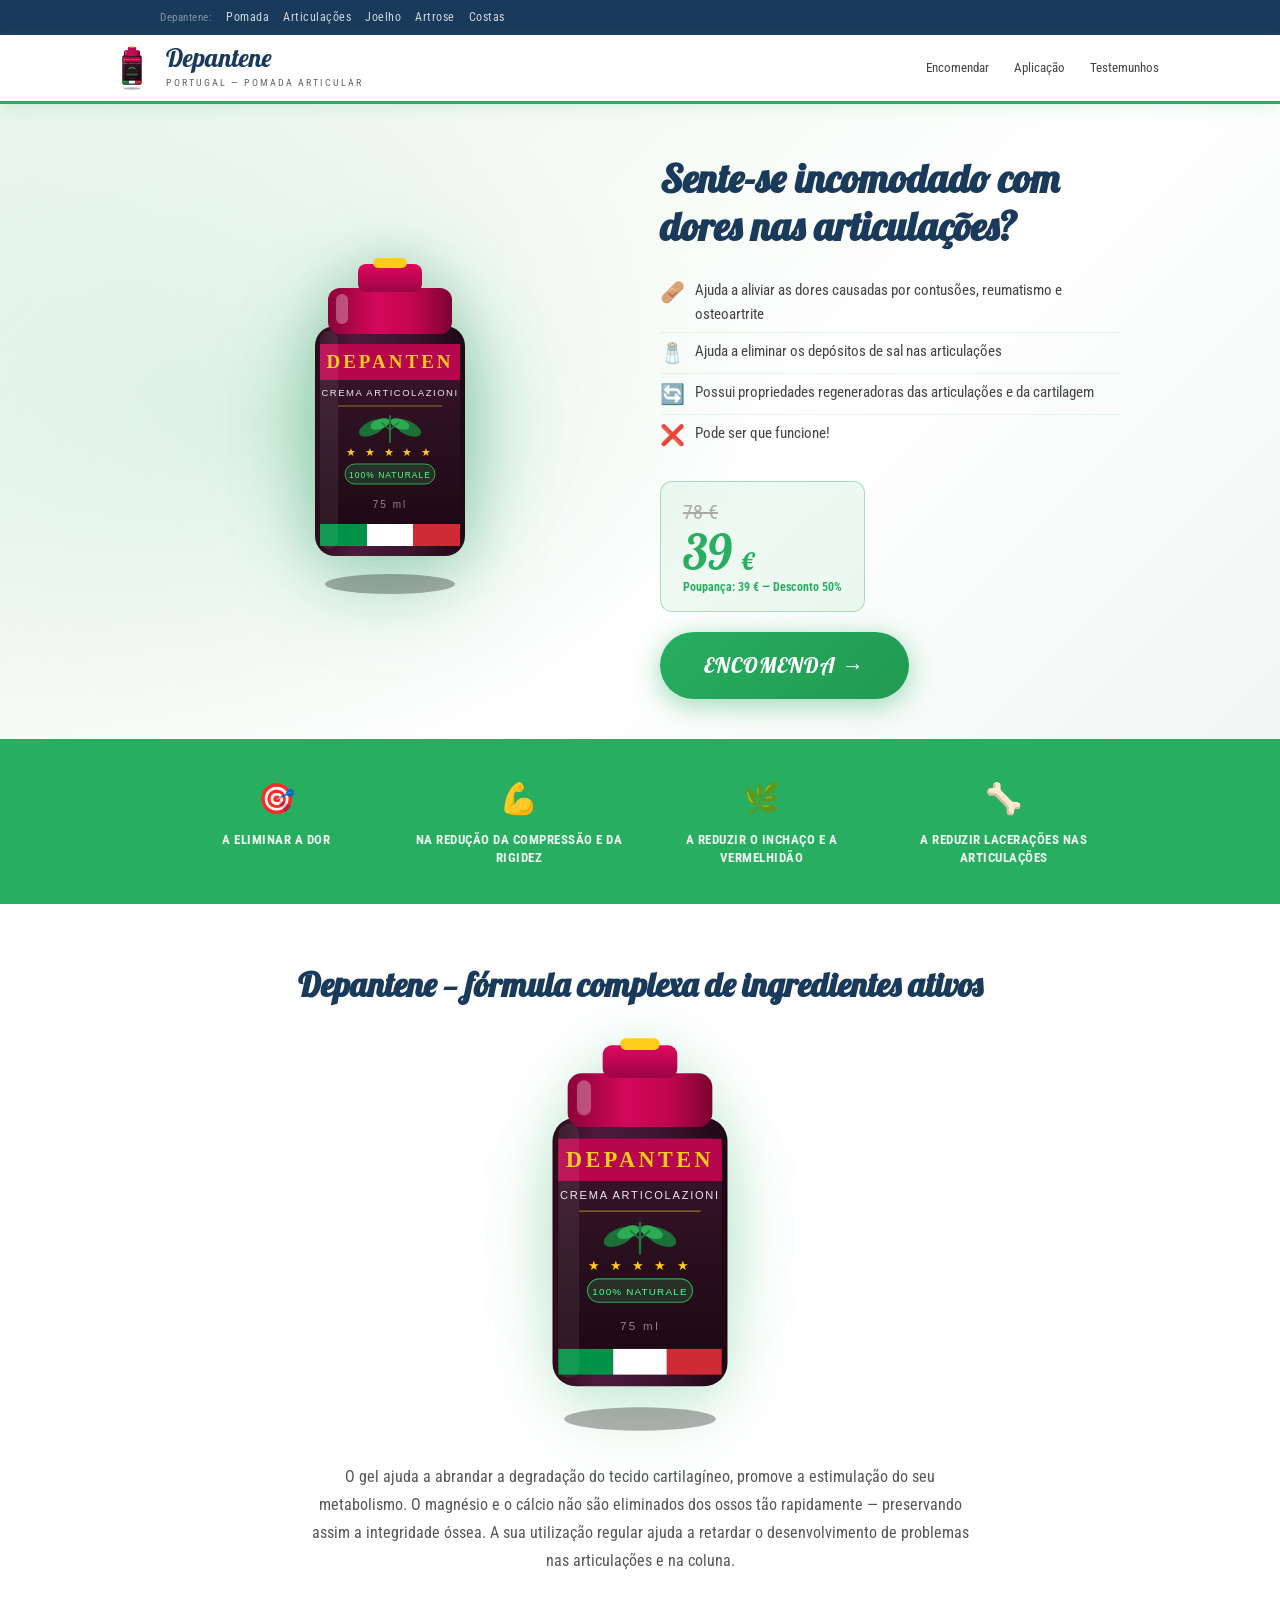
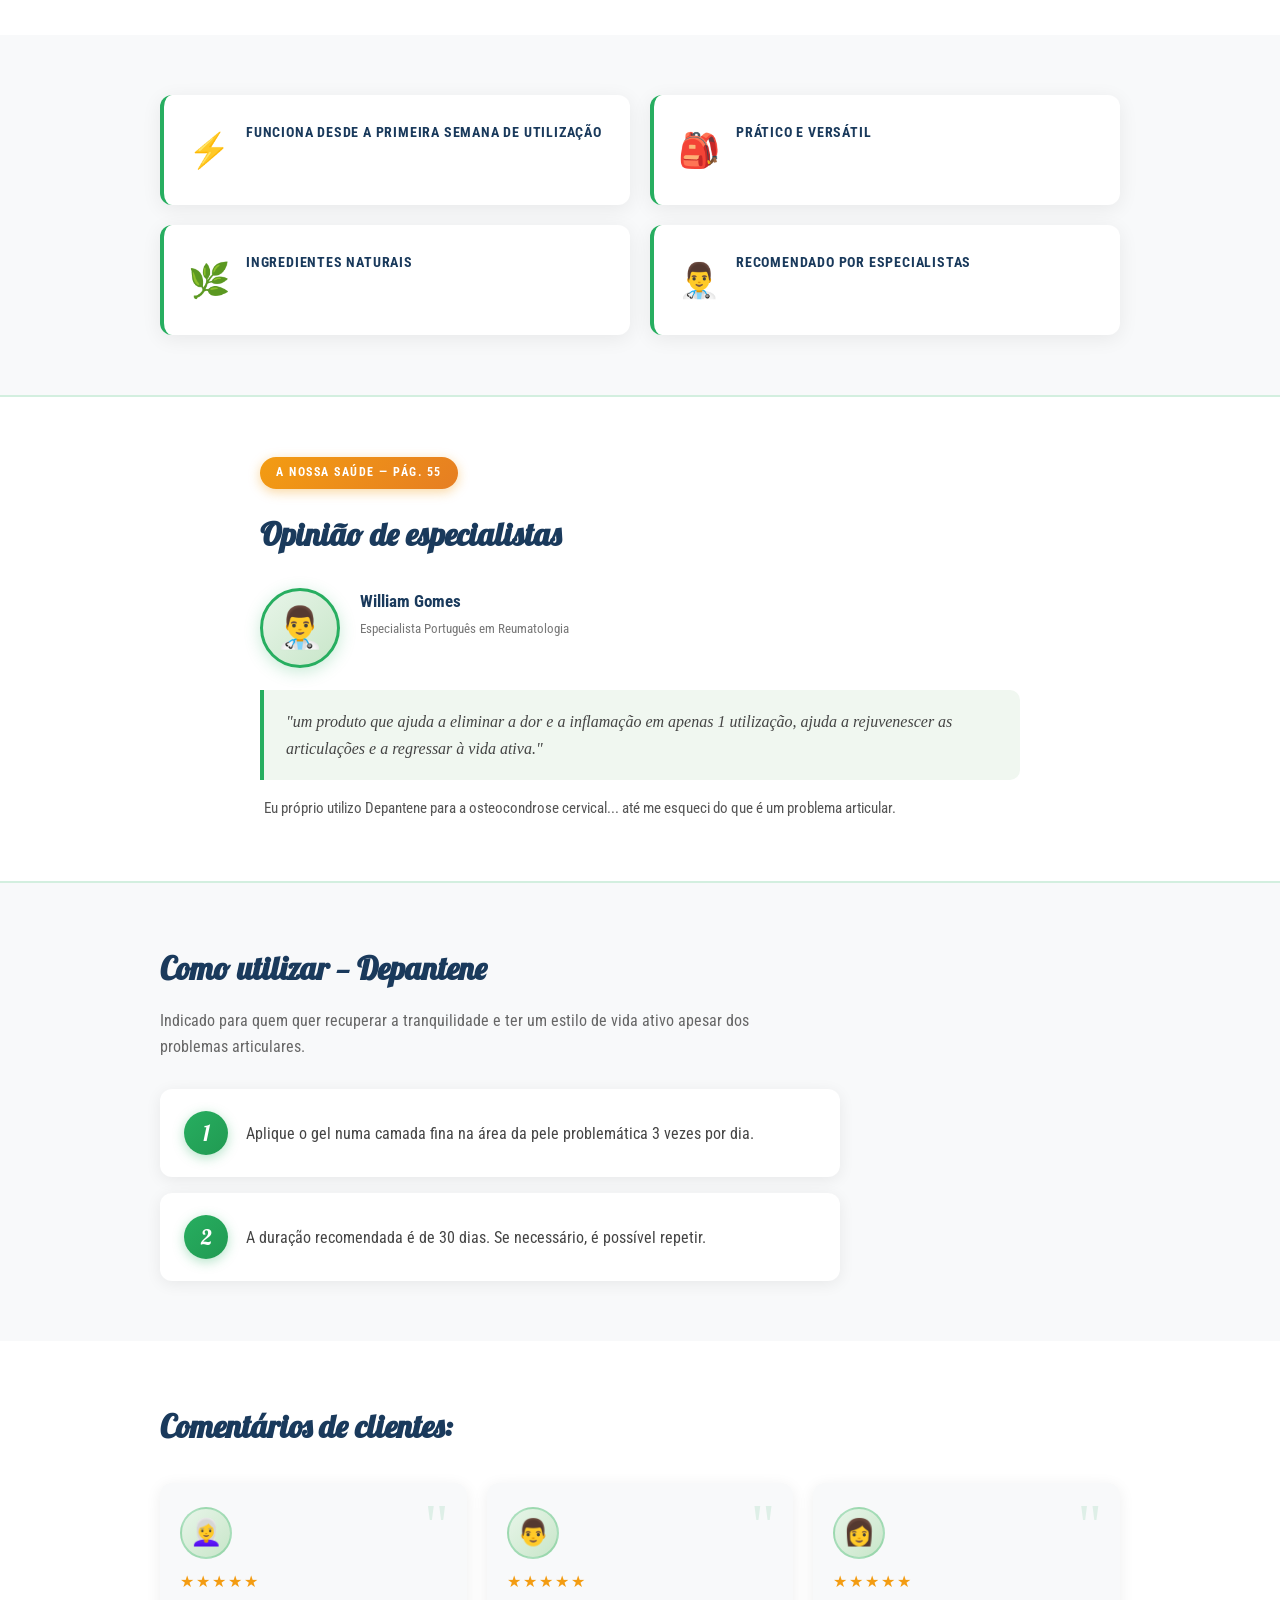
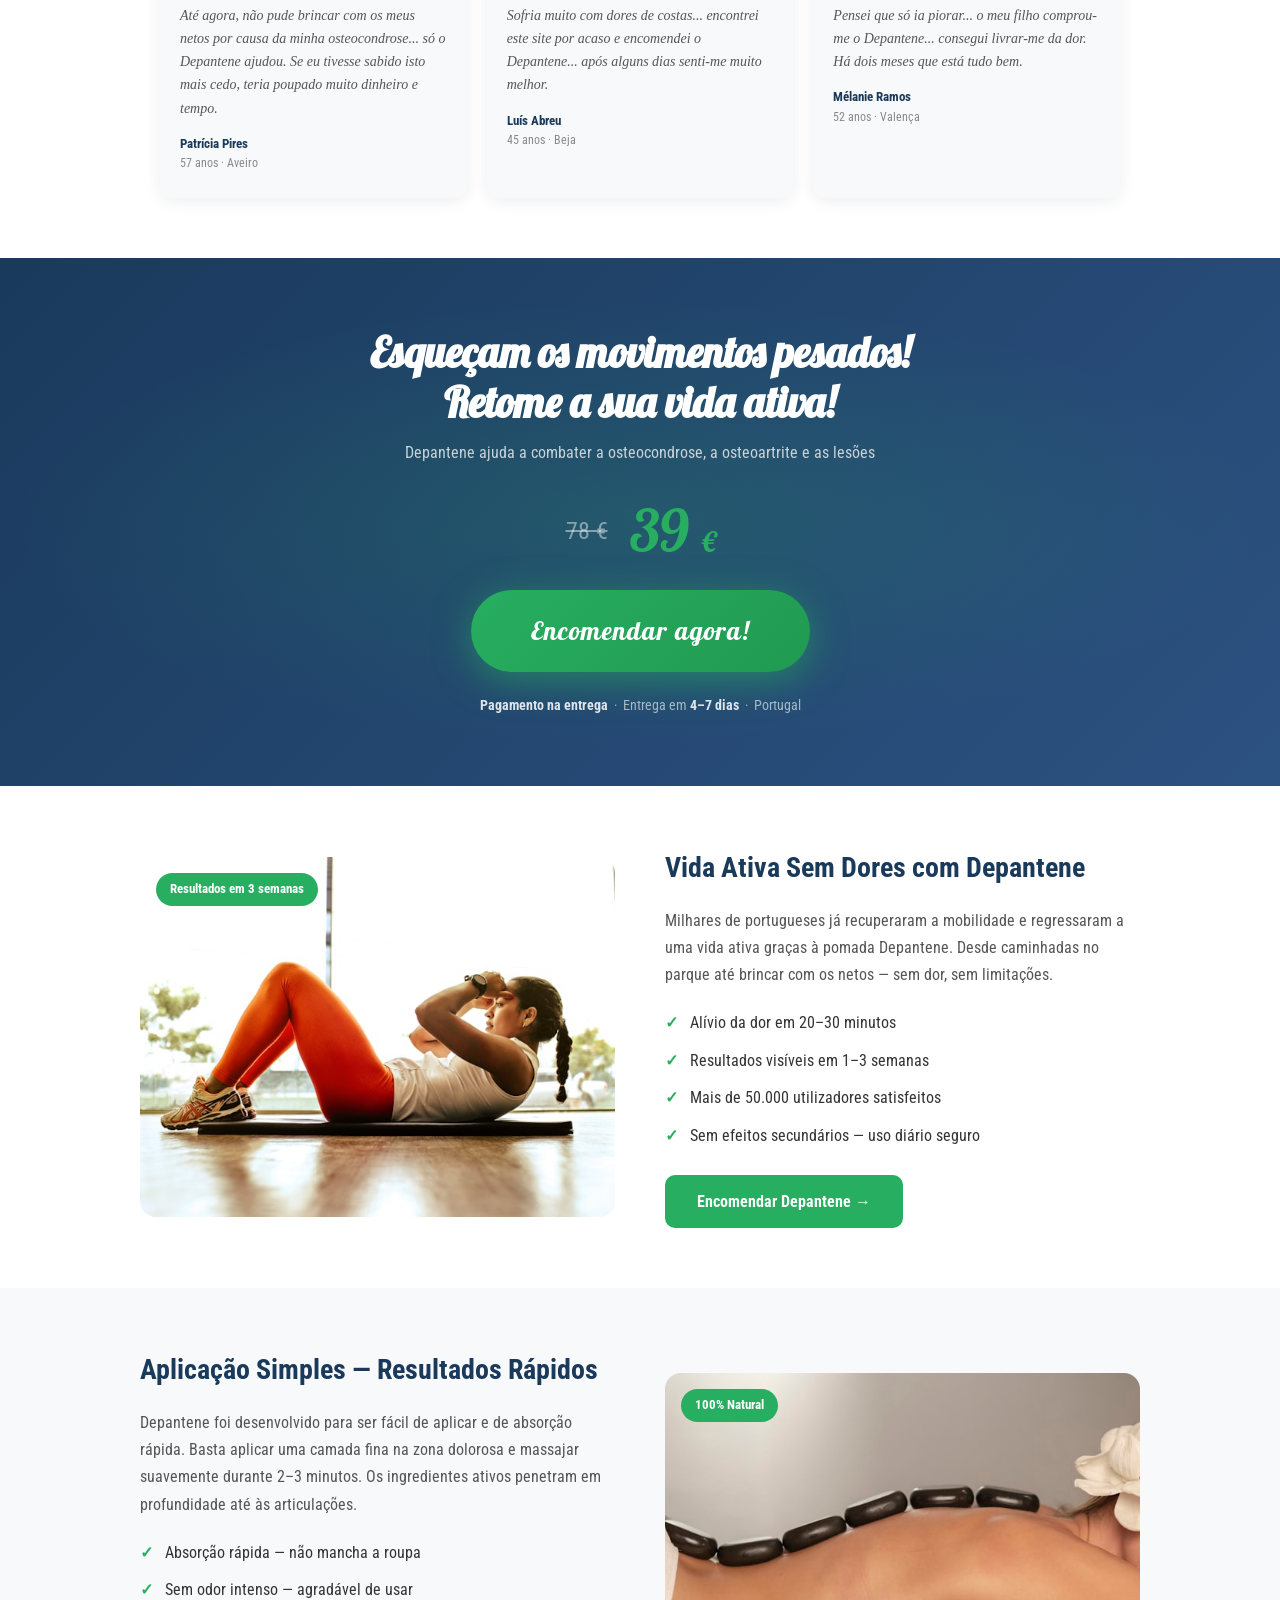
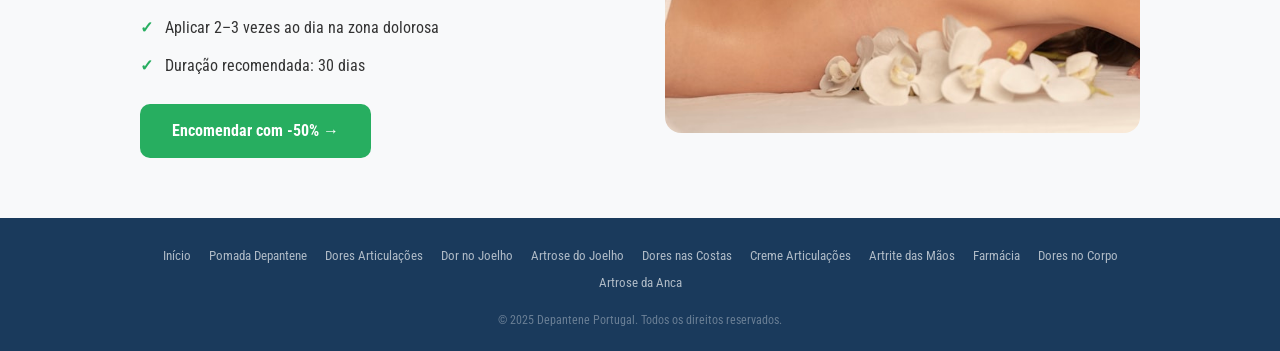
==== commit f85c3efb: "Add 12 real photos + photo sections on index, joelho, artrose, costas pages" ====
--- a/index.html
+++ b/index.html
@@ -768,6 +768,48 @@
   </div>
 </section>
 
+<!-- PHOTO SECTION 1 -->
+<section style="padding:60px 20px;background:#fff;">
+  <div style="max-width:1000px;margin:0 auto;display:grid;grid-template-columns:1fr 1fr;gap:50px;align-items:center;">
+    <div style="position:relative;border-radius:16px;overflow:hidden;">
+      <img src="photos/senior-walking.jpg" alt="Vida ativa sem dores articulares com Depantene" style="width:100%;height:360px;object-fit:cover;display:block;"/>
+      <div style="position:absolute;top:16px;left:16px;background:#27ae60;color:#fff;font-weight:bold;font-size:13px;padding:6px 14px;border-radius:20px;">Resultados em 3 semanas</div>
+    </div>
+    <div>
+      <h2 style="font-size:28px;font-weight:bold;color:#1a3a5c;margin-bottom:16px;">Vida Ativa Sem Dores com Depantene</h2>
+      <p style="color:#555;line-height:1.7;margin-bottom:16px;">Milhares de portugueses já recuperaram a mobilidade e regressaram a uma vida ativa graças à pomada Depantene. Desde caminhadas no parque até brincar com os netos — sem dor, sem limitações.</p>
+      <ul style="list-style:none;padding:0;margin:0 0 20px 0;">
+        <li style="padding:6px 0;color:#333;"><span style="color:#27ae60;font-weight:bold;margin-right:8px;">✓</span> Alívio da dor em 20–30 minutos</li>
+        <li style="padding:6px 0;color:#333;"><span style="color:#27ae60;font-weight:bold;margin-right:8px;">✓</span> Resultados visíveis em 1–3 semanas</li>
+        <li style="padding:6px 0;color:#333;"><span style="color:#27ae60;font-weight:bold;margin-right:8px;">✓</span> Mais de 50.000 utilizadores satisfeitos</li>
+        <li style="padding:6px 0;color:#333;"><span style="color:#27ae60;font-weight:bold;margin-right:8px;">✓</span> Sem efeitos secundários — uso diário seguro</li>
+      </ul>
+      <a href="https://order.depanten.it/" style="display:inline-block;background:#27ae60;color:#fff;font-weight:bold;font-size:16px;padding:14px 32px;border-radius:10px;text-decoration:none;">Encomendar Depantene →</a>
+    </div>
+  </div>
+</section>
+
+<!-- PHOTO SECTION 2 -->
+<section style="padding:60px 20px;background:#f8f9fa;">
+  <div style="max-width:1000px;margin:0 auto;display:grid;grid-template-columns:1fr 1fr;gap:50px;align-items:center;">
+    <div>
+      <h2 style="font-size:28px;font-weight:bold;color:#1a3a5c;margin-bottom:16px;">Aplicação Simples — Resultados Rápidos</h2>
+      <p style="color:#555;line-height:1.7;margin-bottom:16px;">Depantene foi desenvolvido para ser fácil de aplicar e de absorção rápida. Basta aplicar uma camada fina na zona dolorosa e massajar suavemente durante 2–3 minutos. Os ingredientes ativos penetram em profundidade até às articulações.</p>
+      <ul style="list-style:none;padding:0;margin:0 0 20px 0;">
+        <li style="padding:6px 0;color:#333;"><span style="color:#27ae60;font-weight:bold;margin-right:8px;">✓</span> Absorção rápida — não mancha a roupa</li>
+        <li style="padding:6px 0;color:#333;"><span style="color:#27ae60;font-weight:bold;margin-right:8px;">✓</span> Sem odor intenso — agradável de usar</li>
+        <li style="padding:6px 0;color:#333;"><span style="color:#27ae60;font-weight:bold;margin-right:8px;">✓</span> Aplicar 2–3 vezes ao dia na zona dolorosa</li>
+        <li style="padding:6px 0;color:#333;"><span style="color:#27ae60;font-weight:bold;margin-right:8px;">✓</span> Duração recomendada: 30 dias</li>
+      </ul>
+      <a href="https://order.depanten.it/" style="display:inline-block;background:#27ae60;color:#fff;font-weight:bold;font-size:16px;padding:14px 32px;border-radius:10px;text-decoration:none;">Encomendar com -50% →</a>
+    </div>
+    <div style="position:relative;border-radius:16px;overflow:hidden;">
+      <img src="photos/back-massage.jpg" alt="Aplicação da pomada Depantene nas costas" style="width:100%;height:360px;object-fit:cover;display:block;"/>
+      <div style="position:absolute;top:16px;left:16px;background:#27ae60;color:#fff;font-weight:bold;font-size:13px;padding:6px 14px;border-radius:20px;">100% Natural</div>
+    </div>
+  </div>
+</section>
+
 <!-- ── 10. FOOTER ── -->
 <footer class="lp-footer">
   <div class="lp-wrap">
